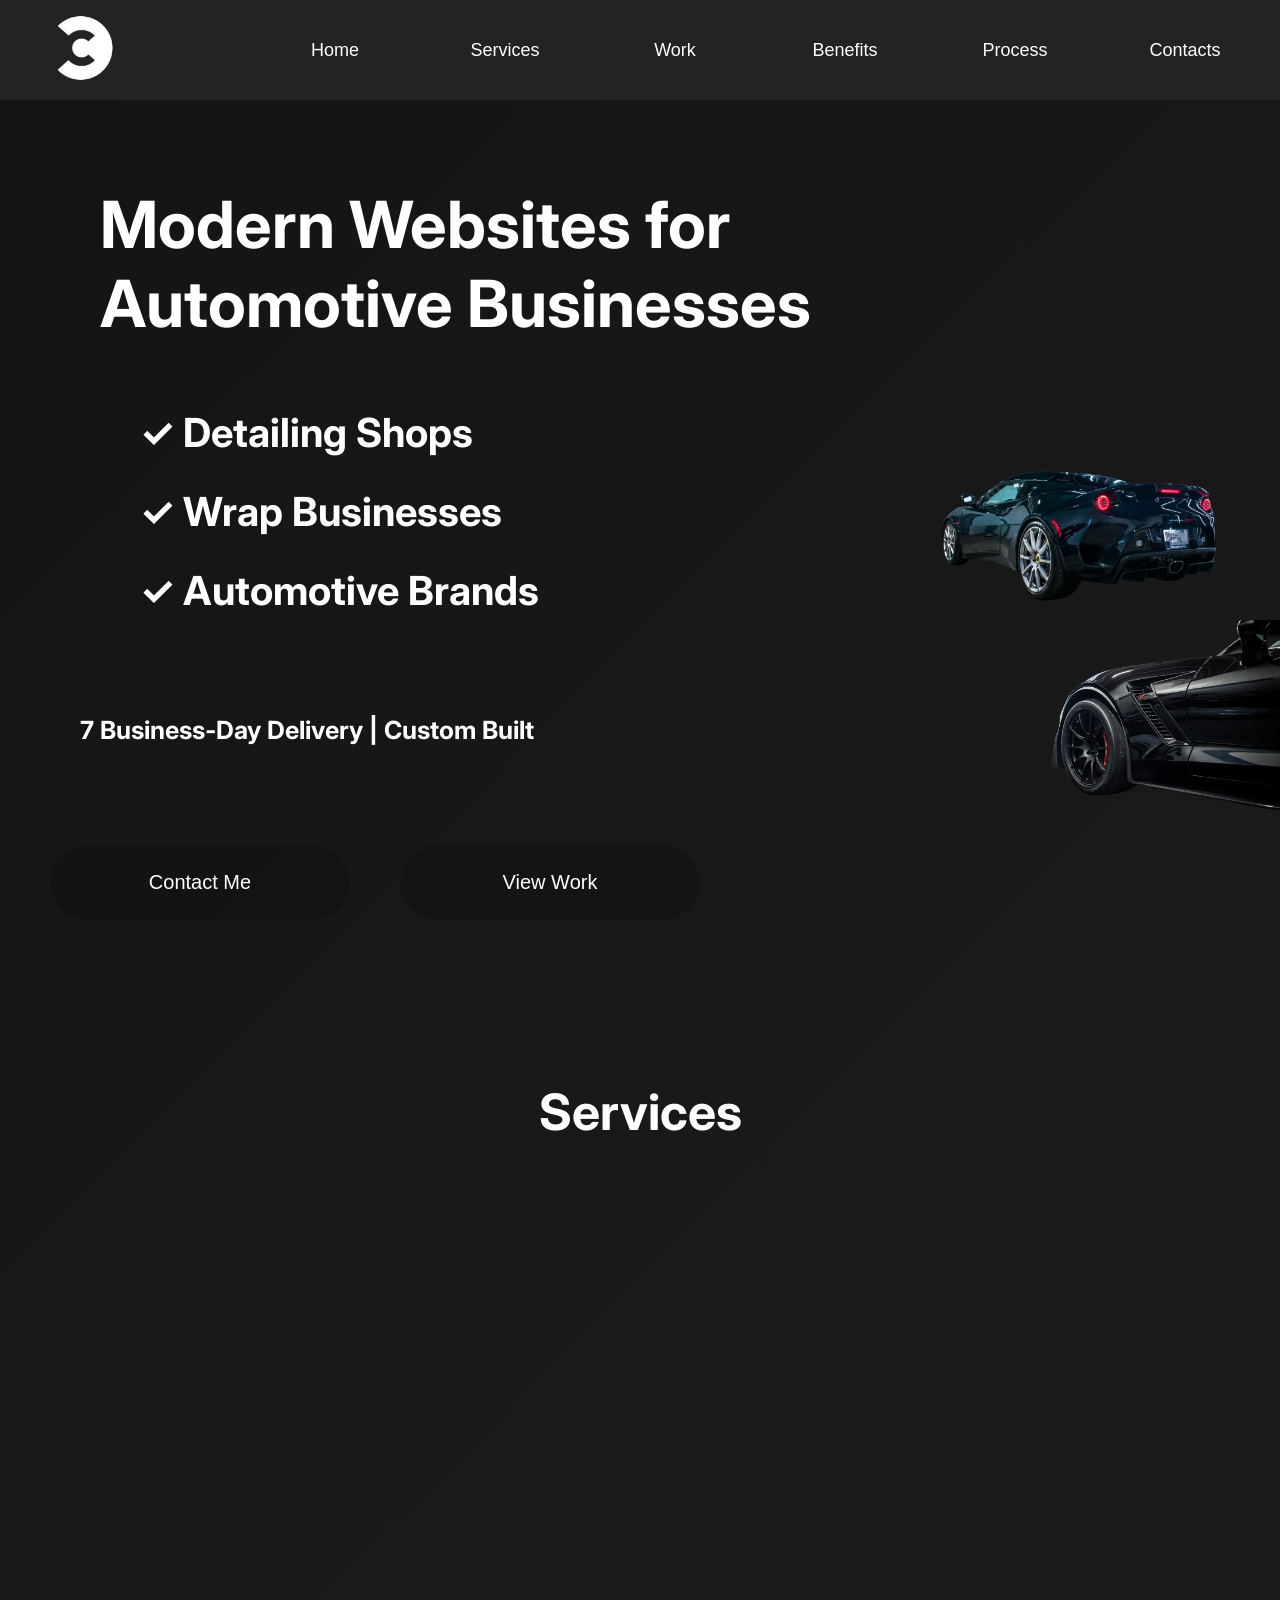
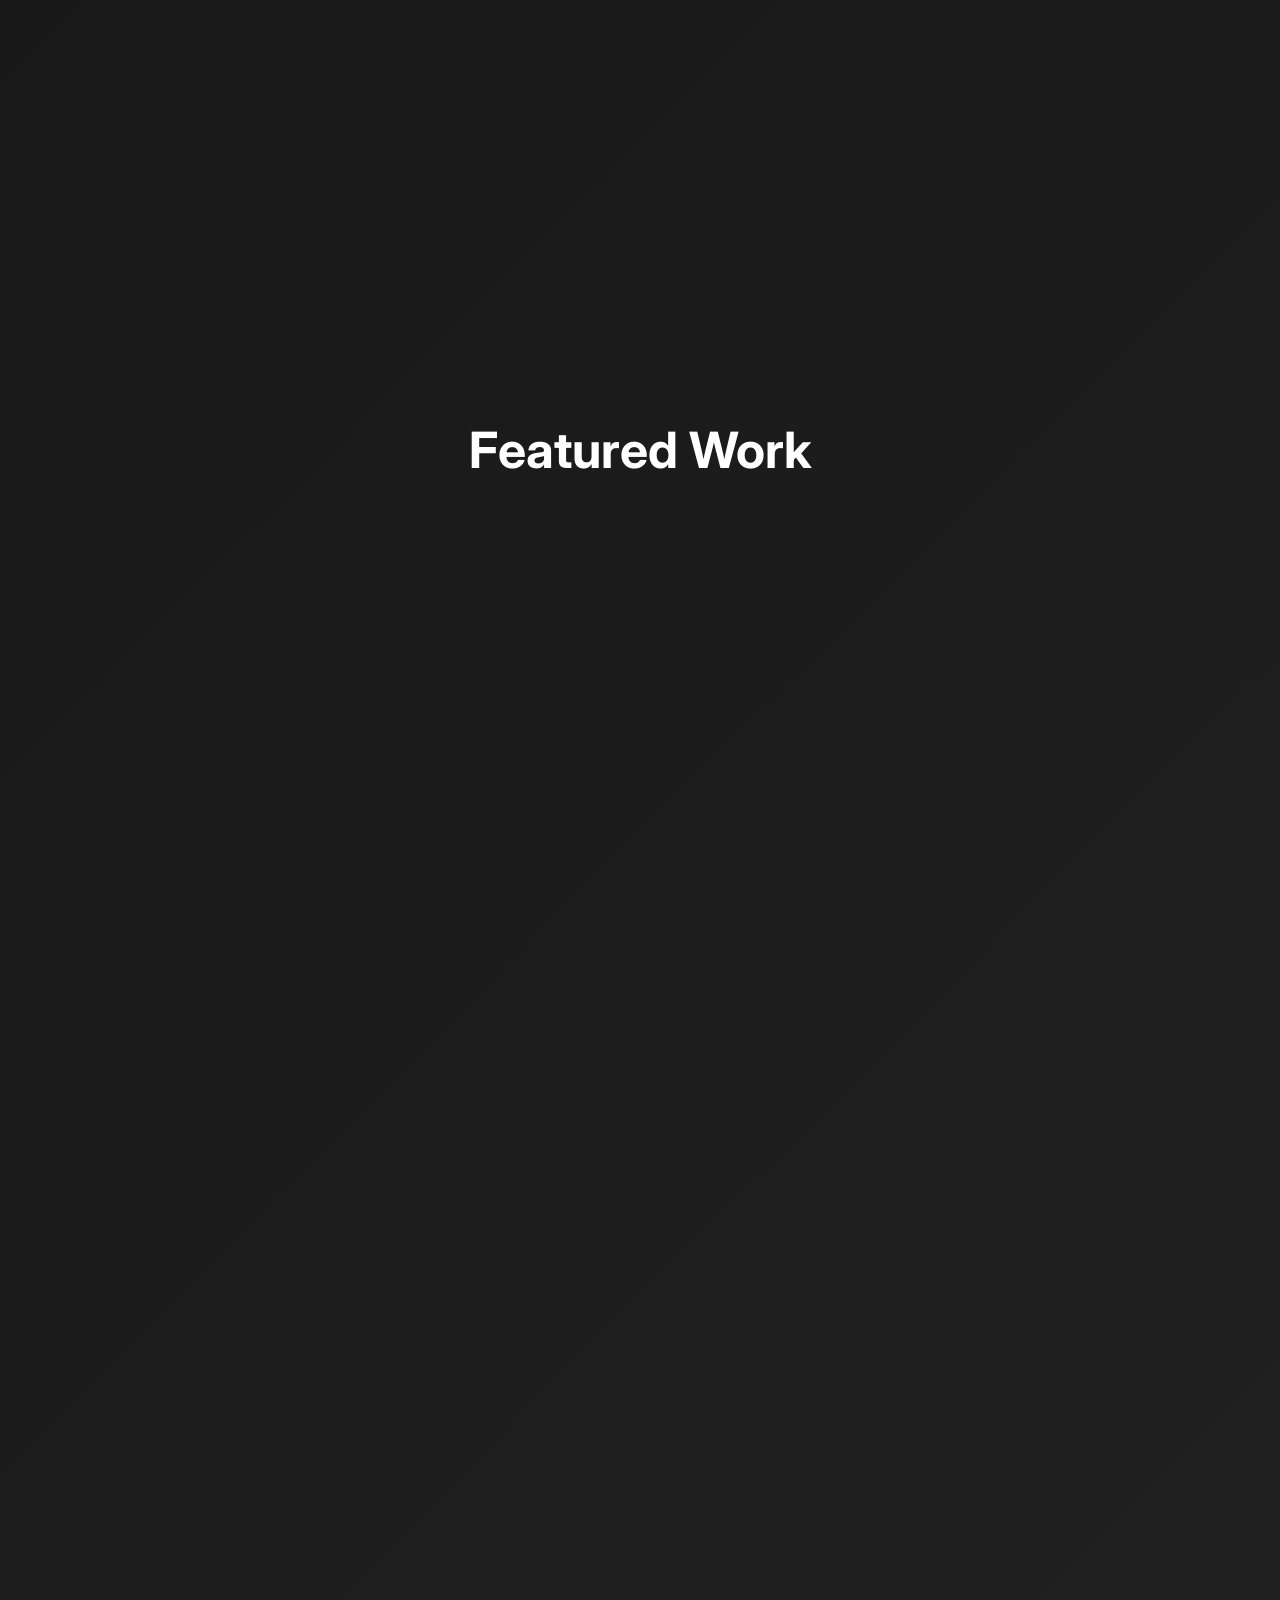
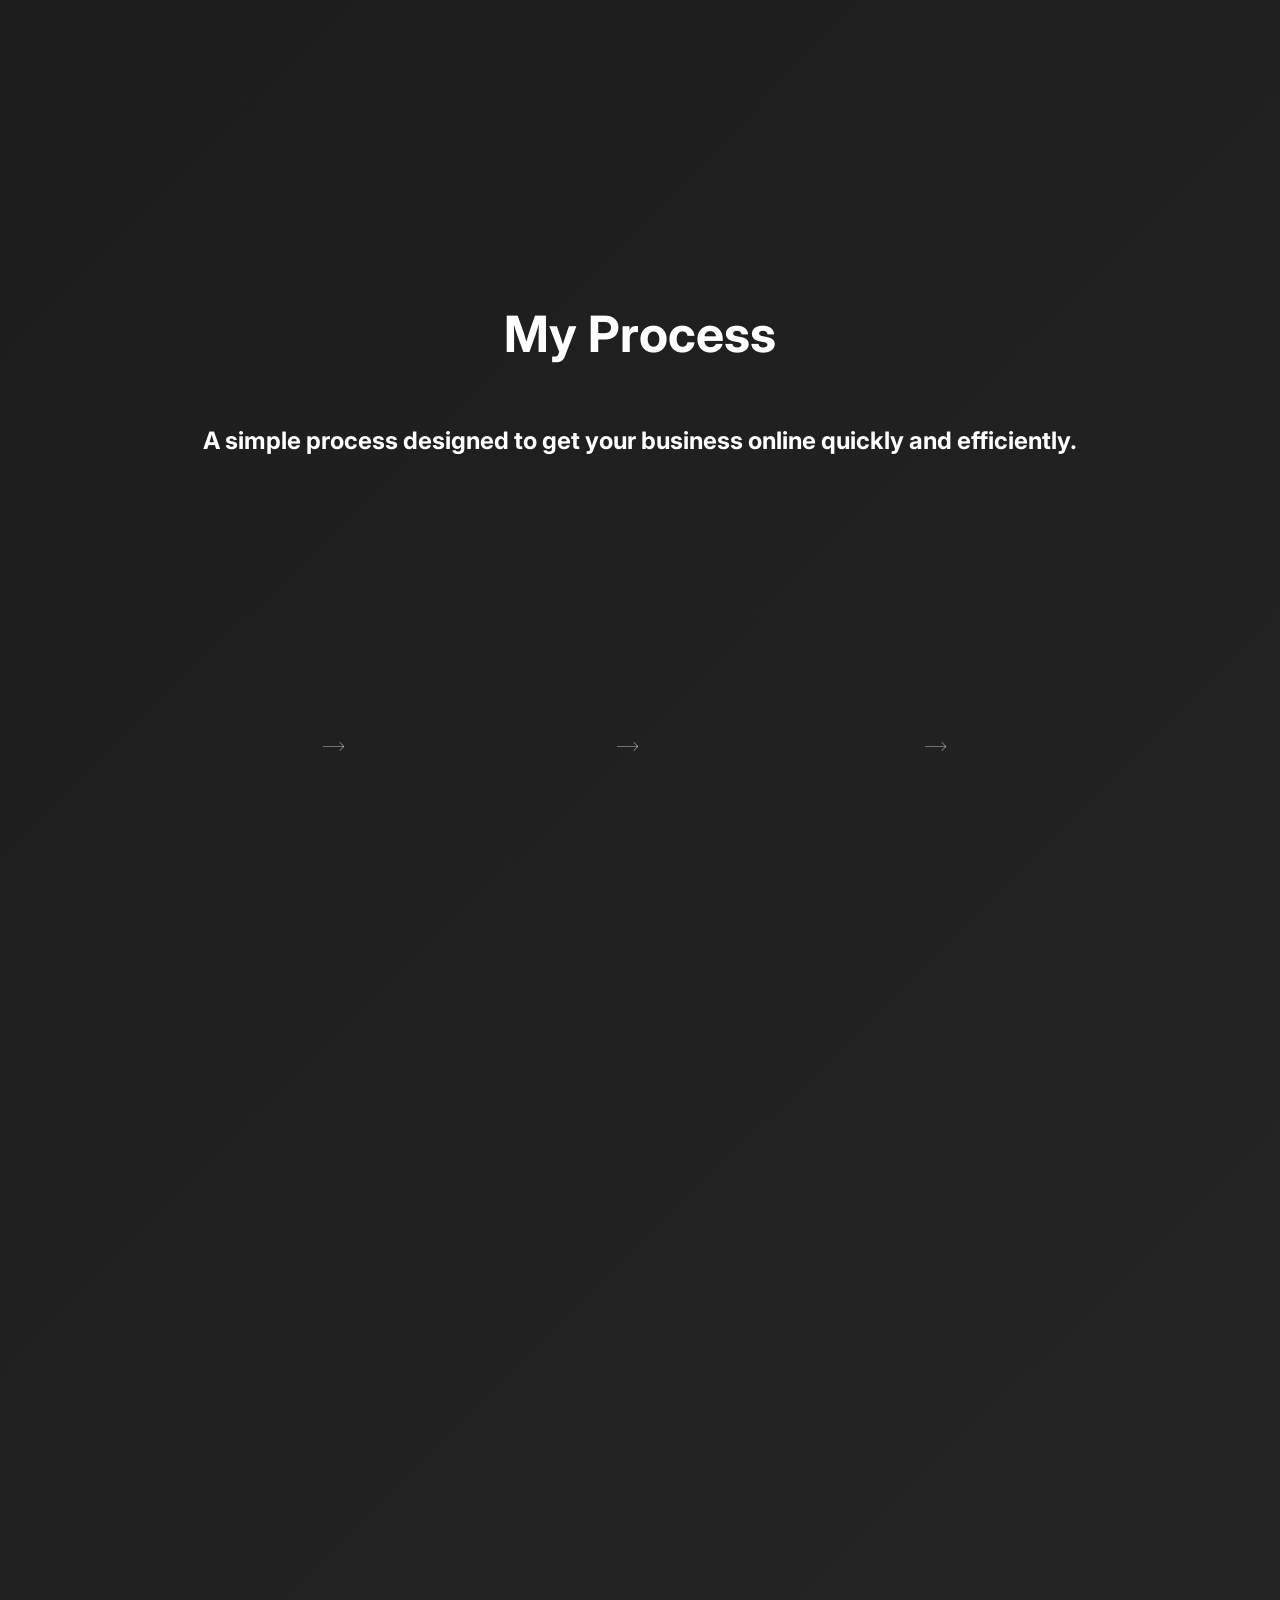
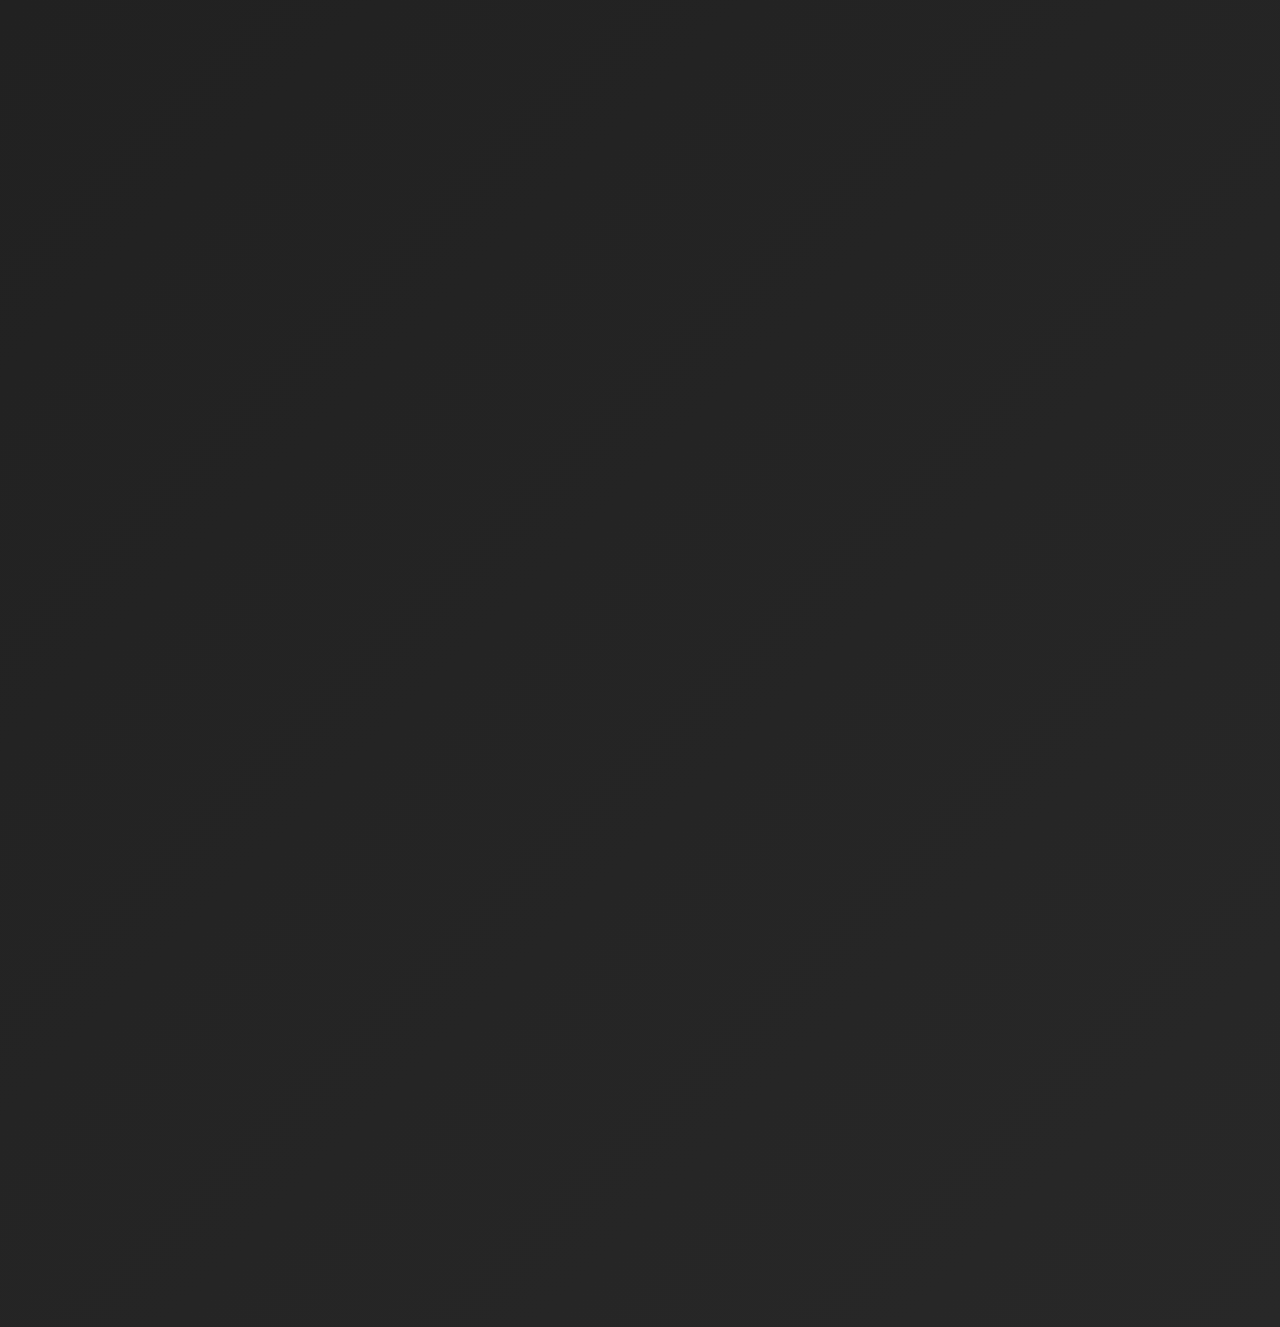
==== index.html @ 41a5dabd "Moved main website content out of main-website folder" ====
<!DOCTYPE html>
<html>
    <head>
       <link rel="stylesheet" href="styles/home.css">
         <link rel="stylesheet" href="styles/services.css">
        <link rel="stylesheet" href="styles/work.css">
        <link rel="stylesheet" href="styles/benefits.css">
        <link rel="stylesheet" href="styles/process.css">
        <link rel="stylesheet" href="styles/contact.css">
        <link rel="preconnect" href="https://fonts.googleapis.com">
<link rel="preconnect" href="https://fonts.gstatic.com" crossorigin>
<link href="https://fonts.googleapis.com/css2?family=Inter:ital,opsz,wght@0,14..32,100..900;1,14..32,100..900&display=swap" rel="stylesheet">
        <title>Cyrus Web Design</title>
    </head>
    <body>
        <header class="header-div">
            <div class="logo-div">
                <img src="images/width-576.png" class="logo-image">
            </div>
            <nav class="navigation">
                <a href="#Home"><button class="Home-button">Home</button></a>
                <a href="#services"><button class="services-button">Services</button></a>
                <a href="#work"><button class="work-button">Work</button></a>
                <a href="#benefits"><button class="benefits-button">Benefits</button></a>
                <a href="#process"><button class="process-button">Process</button></a>
                <a href="#contact"><button class="contact-button">Contacts</button></a>
            </nav>
        </header>
        <main class="main-div">
            <section id="Home" class="home-section">
                
                <div class="home-main-sect">
                     <div class="home-text-div">
                    <p class="home-text-title">Modern Websites for Automotive Businesses</p>
                    <ul class="home-text-bullet">
                        <li>✓ Detailing Shops</li>
                        <li>✓ Wrap Businesses</li>
                        <li>✓ Automotive Brands</li>
                    </ul>
                    <p class="delivery-info-text">7 Business-Day Delivery | Custom Built</p>
                </div>
                <div class="hero-image-div">
                    <img src="images/width-1024.png" class="hero-image-1">
                    <img src="images/width-1600.png" class="hero-image-2">
                </div>
                </div>
                   <div class="home-buttons-div">
                    <a href="#contact">
                        <button class="contact-me-button">
                        Contact Me
                        </button>
                    </a>
                  
                    <a href="#work"><button>View Work</button></a>
                </div>
            </section>

            <section id="services">
                <div class="services-header-div">
                    <h1 class="services-header">Services</h1>
                </div>
                <div class="service-list-div">
                    <div class="service-list hidden" >
                        <div class="service-image-div">
                            <img src="images/laptop-minimal-check-3.png" class="service-images">
                        </div>
                        <p class="service-list-title">Custom Web Design</p>
                        <ul class="services-bullet">
                        <li class="service-list-text">✓ Modern User Interface </li>
                        <li class="service-list-text">✓ Mobile-Friendly Layouts</li>
                        <li class="service-list-text">✓ Built Around Your Brand</li>
                        </ul>
                      
                    </div>
                    <div class="service-list hidden" >
                        <div class="service-image-div">
                            <img src="images/pencil-line.png" class="service-images">
                        </div>
                       
                        <p class="service-list-title">Web Redesign</p>
                        <ul class="services-bullet">
                            <li class="service-list-text">✓ Modernized Website</li>
                            <li class="service-list-text">✓ Cleaner Layouts</li>
                            <li class="service-list-text">✓ Better First Impressions</li>
                        </ul>
                       
                    </div>
                    <div class="service-list hidden">
                        <div class="service-image-div">
                            <img src="images/zap.png" class="service-images">
                        </div>
                        
                        <p class="service-list-title">Performance Optimization</p>
                         <ul class="services-bullet">
                             <li class="service-list-text">✓ Better User Experience</li>
                             <li class="service-list-text">✓ Clean Structure</li>
                             <li class="service-list-text">✓ Fast Navigation</li>
                        </ul>
                       
                    </div>
                    
                </div>
            </section>

            <section id="work">
                <div class="work-header-div">
                    <h1 class="work-header-text">Featured Work</h1>
                </div>
                <div class="demo-project-outer-div hidden" >
                    <div class="demo-project-inner-div">
                        <p class="demo-project-text">Auto Detailing Website</p>
                        <div class="demo-project-image-div">
                            <img src="images/detailing-site-ss.png" class="demo-project-image">
                        </div>
                        <div class="demo-project-button-div">
                            <a href="../auto-detaling-website/detailing.html">
                                 <button class="demo-project-button">
                                View Website
                            </button>
                            </a>
                        </div>
                    </div>
                     <div class="demo-project-inner-div">
                        <p class="demo-project-text">Wrap Shop Website</p>
                        <div class="demo-project-image-div">
                            <img src="images/wrap-shop-ss.png" class="demo-project-image">
                        </div>
                        <div class="demo-project-button-div">
                            <a href="../wrap-shop-website/wrap.html">
                                 <button class="demo-project-button">
                                View Website
                            </button>
                            </a>
                        </div>
                    </div>

                    
                </div>
            </section>
            <section id="benefits" class="benefits-section hidden">
                <div class="benefits-header-div">
                    <h1 class="benefits-header-text">Why choose Cyrus Web Design</h1>
                </div>
                <div class="benefits-div">
                    <div class="benefits-inner-div">
                      <h2 class="benefit-title">Modern Design</h2>
                        <h3 class="benefit-text">A modern website helps create a strong first impression and builds trust with potential customers. Clean layouts, professional visuals, and intuitive navigation work together to provide a polished user experience.</h3>
                    </div>
                 <div class="benefits-inner-div">
                    <h2 class="benefit-title">Custom Built</h2>
                <h3 class="benefit-text">Every website is designed around your business, services, and goals rather than using a generic template. This allows your brand to stand out while creating a website that reflects what makes your business unique.</h3>
                 </div>
                  <div class="benefits-inner-div">
                    <h2 class="benefit-title">Responsive Support</h2>
                <h3 class="benefit-text">You'll work directly with the developer throughout the project to discuss ideas, provide feedback, and request changes when needed. This ensures clear communication, faster responses, and a smoother development process from start to finish.</h3>
                  </div>
                
                </div>
            </section>
            <section id="process">
                <div class="process-header-div">
                    <h1 class="process-header-text">My Process</h1>
                    <h2 class="process-subheader-text">A simple process designed to get your business online quickly and efficiently.</h2>
                </div>
                <div class="process-outer-div">
                    <div class="process-inner-div hidden" >
                        <p class="process-title">Consultation</p>
                        <p class="process-text">We discuss your business, services, goals, and the type of website that best fits your needs. This can be done through a phone call, email, or text conversation.</p>
                    </div>
                    <div class="process-arrow-div">
                        <img src="images/move-right.png" class="process-arrow">
                    </div>
                    <div class="process-inner-div hidden">
                         <p class="process-title">Planning & Design</p>
                         <p class="process-text">A custom layout is created based on your brand and the information you provide. You'll have the opportunity to review the design before development begins.</p>
                    </div>
                       <div class="process-arrow-div">
                        <img src="images/move-right.png" class="process-arrow">
                    </div>
                    <div class="process-inner-div hidden">
                         <p class="process-title">Development</p>
                         <p class="process-text">Your website is built with a focus on modern design, responsiveness, and user experience. Progress updates are provided throughout the project to keep you informed.</p>
                    </div>
                    <div class="process-arrow-div">
                        <img src="images/move-right.png" class="process-arrow">
                    </div>
                    <div class="process-inner-div hidden">
                         <p class="process-title">Review & Launch</p>
                         <p class="process-text">Once the website is complete, you'll review the final version and request any necessary adjustments. After approval, your website is launched and ready for customers.</p>
                    </div>
                </div>
            </section>
            <section id="contact" class="hidden">
                <div class="contact-header-div">
                  <h1 class="contact-header">Lets Work Together</h1>
                  <h2 class="contact-subheader">Interested in upgrading your online presence? Let's discuss your project.</h2>
                </div>
                <div class="main-contact-div">
                     <form class="contact-form">
                        <h1>Contact Me</h1>
                        <input type="text" name="name" placeholder="Name" required class="form-input">
                        <input type="email" name="email" placeholder="Email" required class="form-input">
                        <input type="text" name="business" placeholder="Business Name" required class="form-input">
                        <textarea name="message" placeholder="Project Details" required class="form-input"></textarea>
                        <button class="submit-button" type="submit">Submit</button>
                      </form>
                       <div class="form-status-div">
                        <p class="form-status"></p>
                    </div>
                    <div class="simple-contact-div">
                         <a href="mailto:eli.cyrus00@gmail.com?subject=Website inquiry">
                        <button class="simple-contact-button">
                            Email Me
                        </button>
                    </a>
                    </div>  
                          
                    </div>
                  
                  
                </div>
            </section>
        </main>

        <script src="scripts/portfolio.js" type="module">

        </script>
        <script src="scripts/contact.js" type="module"></script>
    </body>
</html>
---- styles/home.css ----
body{
    background: linear-gradient(
        135deg,
        rgb(20,20,20),
        rgb(30, 30, 30),
        rgb(40,40,40)
    
    );
    min-height: 100vh;
    font-family: 'Inter', sans-serif;
    position: relative;
    color: white;
    padding-left: 50px;
    padding-right: 50px;
    
margin: 0px;
   
    
}
html{
    scroll-behavior: smooth;
}
section{
    margin-top: 120px;
}
button{
    transition: transform 0.5s ease;
}
button:hover{
transform: translateY(-3px);
}
.logo-image{
    width: 85%;
    max-width: 200px;
    
}
.header-div{
    
    position: fixed;
    left: 0px;
    right: 0px;
    top:0px;
    height: 100px;
    display: flex;
    flex-direction: row;
    justify-content: space-between;
    align-items: center;
    background: transparent;
    background-color: rgb(35, 35, 35);
    margin-bottom: 60px;
    z-index: 1;

}
.logo-div{
   min-width: 100px;
 
}
.navigation{
   
  margin-right: 20px;
  display: flex;
  justify-content: space-between;
  flex-direction: row;
  width: 100%;
  max-width: 1000px;
  
}
@media(max-width: 1200px ){
    .navigation button{
   width: 700px;
    height: 50px;
    
    cursor: pointer;
    background: transparent;
     color: white ;
     border: 1px solid rgb(45, 43, 43); 
    margin-right: 0px;
    transition: opacity 2s;
        
}
}
@media(max-width: 775px ){
    
    .header-div{
    height: 100px;
}

}
 .navigation button{
   width: 150px;
    height: 50px;
    
    cursor: pointer;
    background: transparent;
     color: white ;
     border: none; 
    margin-right: 20px;
    transition: opacity 2s;
    font-size: 18px;
        
}
.navigation button:hover{
   box-shadow: 4px 4px 4px rgba(50,50,50,0.8); 
   background-color: rgb(20, 20 20);
}

.navigation button:active{
   box-shadow: 5px 5px 5px rgba(50,50,50,0.8);
   background-color: rgba(16, 14, 14, 0.7); 
}



@media(max-width: 1000px ){
    .navigation button{
   width: 100px;
    height: 50px;
    
    cursor: pointer;
    background: transparent;
     color: white ;
     
    margin-right: 20px;
    transition: box-shadow 0.15s;
    font-size: 14px;
        
}
.home-text-div{
        padding-top: 50px;
    }
}

@media(max-width: 900px){
    body{
        padding-top: 0px
    }
    .navigation button{
        width: 75px;
    }
    .home-text-div{
        padding-top: 30px;
    }
}
.hero-image-div{
    width: 500px;
    transition: transform 0.2s ease;
    
}

.hero-image-1{
    margin-top: 100px;
    width: 100%;
    transition: transform 0.4s ease;
}
.hero-image-1:hover{
    transform: translateY(-5px);
}
.hero-image-2{
    width: 18%;
    position: absolute;
    right: 0px;
    top: 500px;
    transition: transform 0.4s ease;
    
}

.hero-image-2:hover{
    transform: translateY(-5px);
}

.home-main-sect{
   display: flex;
    align-items: center;
    justify-content: space-between;
}

.home-text-div{
    
    font-weight: bold;
    padding-left: 50px;
}
.home-text-title{
    font-size: 65px;
}
.home-text-bullet{
    font-size: 40px;
}
.home-text-bullet{
    list-style-type: none;
}
.home-text-bullet li{
    margin-bottom: 30px;
}
.delivery-info-text{
    font-size: 25px;
    margin: 100px 0px 100px -20px;
}

.home-buttons-div{
    display: flex;
    align-items: center;
    
   
   
}
.home-buttons-div button{
    width: 300px;
    height: 75px;
    font-size: 20px;
    border-radius: 75px;
    border: none;
    cursor: pointer;
    background-color: rgba(0, 0, 0, 0.176);
    margin-right: 50px;
    color: white;
    transition: background-color 0.2s;
    
}

@media(max-width: 1700px){
    .home-buttons-div{
        margin-top: 50px;
    }
}
@media(max-width: 1600px){
    .home-buttons-div{
        margin-top: 0px;
    }
}

.home-buttons-div button:hover{
    background-color: aliceblue;
    color: black;
}
.home-buttons-div button:active{
    box-shadow: 5px 5px 5px rgb(0, 0, 0);
}
.hidden{
    opacity: 0;
    transform: translateY(40px);
    transition: all 2s ease;
}
.show{
    opacity: 1;
    transform:translateY(0px);
    transition: all 2s ease;
}
---- styles/services.css ----
.services-header{
    font-size: 50px;
    margin-bottom: 60px;

}
.services-header-div{
    display: flex;
    justify-content: center;
}
.service-list-div{
    display: flex;
    justify-content: center;
    gap: 50px;
}
.service-list{
    display: flex;
    background-color: rgba(128, 128, 128, 0.131);
    flex: 1;
    border-radius: 100px;
    display: flex;
    flex-direction: column;
    align-items: center;
    justify-content: start;
    padding: 40px;
    
   transition: all 0.5s ease;
    
   
}
.service-list:hover{
    box-shadow: 3px 3px 20px rgba(255,255,255,0.6);
}
.service-list-title{
    font-size: 40px;
    
}

.service-list-text{
    font-size: 30px;
    margin-bottom: 25px;
   
}

@media(max-width: 1550px ){
    .service-list-title{
        font-size: 35px;
    }
    .service-list-text{
        font-size: 30px;
    }
}

@media(max-width: 1100px ){
    .service-list-title{
        font-size: 30px;
    }
    .service-list-text{
        font-size: 25px;
    }
}
@media(max-width: 850px){
     .service-list-title{
        font-size: 25px;
    }
    .service-list-text{
        font-size: 20px;
    }
}


.services-bullet{
    list-style: none;
}
.service-images{
    width: 50%;
    
}
.service-image-div{
display: flex;
align-items: center;
justify-content: center;
}
---- styles/work.css ----
.work-header-div{
    display: flex;
    justify-content: center;
    margin-bottom: 60px;
}
.work-header-text{
    font-size: 50px;
}
.demo-project-image{
   width: 100%; 
}
.demo-project-text{
    font-size: 50px;
    margin: 0px 0px 0px 0px;
    
}
.demo-project-button-div{
    width: 75%;
}
.demo-project-button{
    width: 100%;
    height: 75px;
    font-size: 30px;
    border-radius: 50px;
    border: none;
    cursor: pointer;
    background-color: rgb(20, 20, 20);
    color: white;
}
.demo-project-button:hover{
background-color: rgba(20, 20, 20, 0.6);
box-shadow: 3px 3px 3px rgba(0, 0, 0, 0.399);
}

.demo-project-button:active{
background-color: rgba(20, 20, 20, 0.4);
box-shadow: 4px 4px 4px rgba(0, 0, 0, 0.5);
}
.demo-project-outer-div{
    display: flex;
    justify-content: center;
    gap: 50px;
    min-width: 200px;
}

.demo-project-inner-div{
    display: flex;
    flex-direction: column;
    align-items: center;
    justify-content: center;
    gap: 50px;
    
    
}

@media(max-width: 1200px){
    
.demo-project-text{
    font-size: 50px;
    margin: 0px 0px 0px 0px;
    max-width: 429px;
}
}
---- styles/benefits.css ----
.benefits-header-div{
    display: flex;
    justify-content: center;
    align-items: center;
    margin-bottom: 80px;
}
.benefits-div{
    display: flex;
    align-items: top;
    gap: 50px;
    justify-content: center;
    
}
.benefits-header-text{
    font-size: 50px;
    
}
.benefit-title{
    font-size: 30px;
}
.benefit-text{
    font-size: 20px;
    text-align: center;
    font-weight: normal;
}
.benefits-inner-div{
    display: flex;
    flex-direction: column;
    align-items: center;
    justify-content: start;
}
.benefits-section{
    background-color: rgb(40,40,40);
    margin-top: 50px;
    padding: 10px 25px 50px 25px;
    border-radius: 50px;
}
@media(max-width: 1070px){
    .benefits-div{
        flex-direction: column;
    }
}
---- styles/process.css ----
.process-header-div{
    display: flex;
    justify-content: center;
    flex-direction: column;
    align-items: center;
    margin-bottom: 60px;
}
.process-header-text{
    font-size: 50px;
}
.process-outer-div{
    display: flex;
    justify-content: space-between;
    align-items: top;
}
.process-inner-div{
    background-color: rgb(40,40,40);
    display: flex;
    flex-direction: column;
    border-radius: 50px;
    align-items: center;
    padding: 25px 25px 25px 25px;
   
}
.process-arrow{
    width: 100%;
    margin-top: 200px;
}
.process-title{
    font-size: 30px;
    font-weight: bolder;
   
   
    
}
.process-text{
    font-size: 25px;
}
@media(max-width: 1120px){
    .process-outer-div{
        flex-direction: column;
        gap: 30px;
    }
    .process-arrow{
        display: none;
    }
}
---- styles/contact.css ----
.contact-header-div{
    display: flex;
    justify-content: center;
    flex-direction: column;
    align-items: center;

}
.contact-header{
    font-size: 50px;
}
.simple-contact-button{
    width: 100%;
    background-color: rgb(20, 20, 20);
    color: white;
    border: none;
    cursor: pointer;
    height: 100px;
    border-radius: 25px;
    font-size: 20px;
}
.main-contact-div{
   display: flex;
   gap: 30px;
   margin-bottom: 500px;
   align-items: center;
   flex-direction: column;
}
.simple-contact-div{
    flex: 1;
    width: 25%;
}
.contact-form{
    background-color: rgb(20, 20, 20);;
    flex: 3;
    border-radius: 20px;
    height: 500px;
    width: 70%;
    display: flex;
    flex-direction: column;
    gap: 20px;
    justify-content: space-between;
    padding: 30px;
    align-items: center;
    margin-top: 50px;
}
.simple-contact-button:hover{
background-color: rgba(20, 20, 20, 0.6);
box-shadow: 3px 3px 3px rgba(0, 0, 0, 0.399);
}
.simple-contact-button:active{
background-color: rgba(20, 20, 20, 0.4);
box-shadow: 4px 4px 4px rgba(0, 0, 0, 0.5);
}
.form-input{
    height: 100px;
    border-bottom: 2px solid white;
    background-color: transparent;
    border: none;
     width: 100%;
     color: white;
     padding: 10px;
     outline: none;
     transition: outline 0.2s;
     font-size: 20px;
     
     
}

.form-input:focus{
    outline: 2px solid white;
   
}

.submit-button{
    width: 250px;
    height: 50px;
    background-color: white;
    border: none;
    border-radius: 20px;
    cursor: pointer;
    font-size: 25px;
}
.submit-button:hover{
    background-color: rgba(255,255,255,0.8) ;
    
}
.submit-button:active{
    background-color: rgba(255,255,255,0.6) ;
    
}
.form-status{
    font-size: 30px;

}
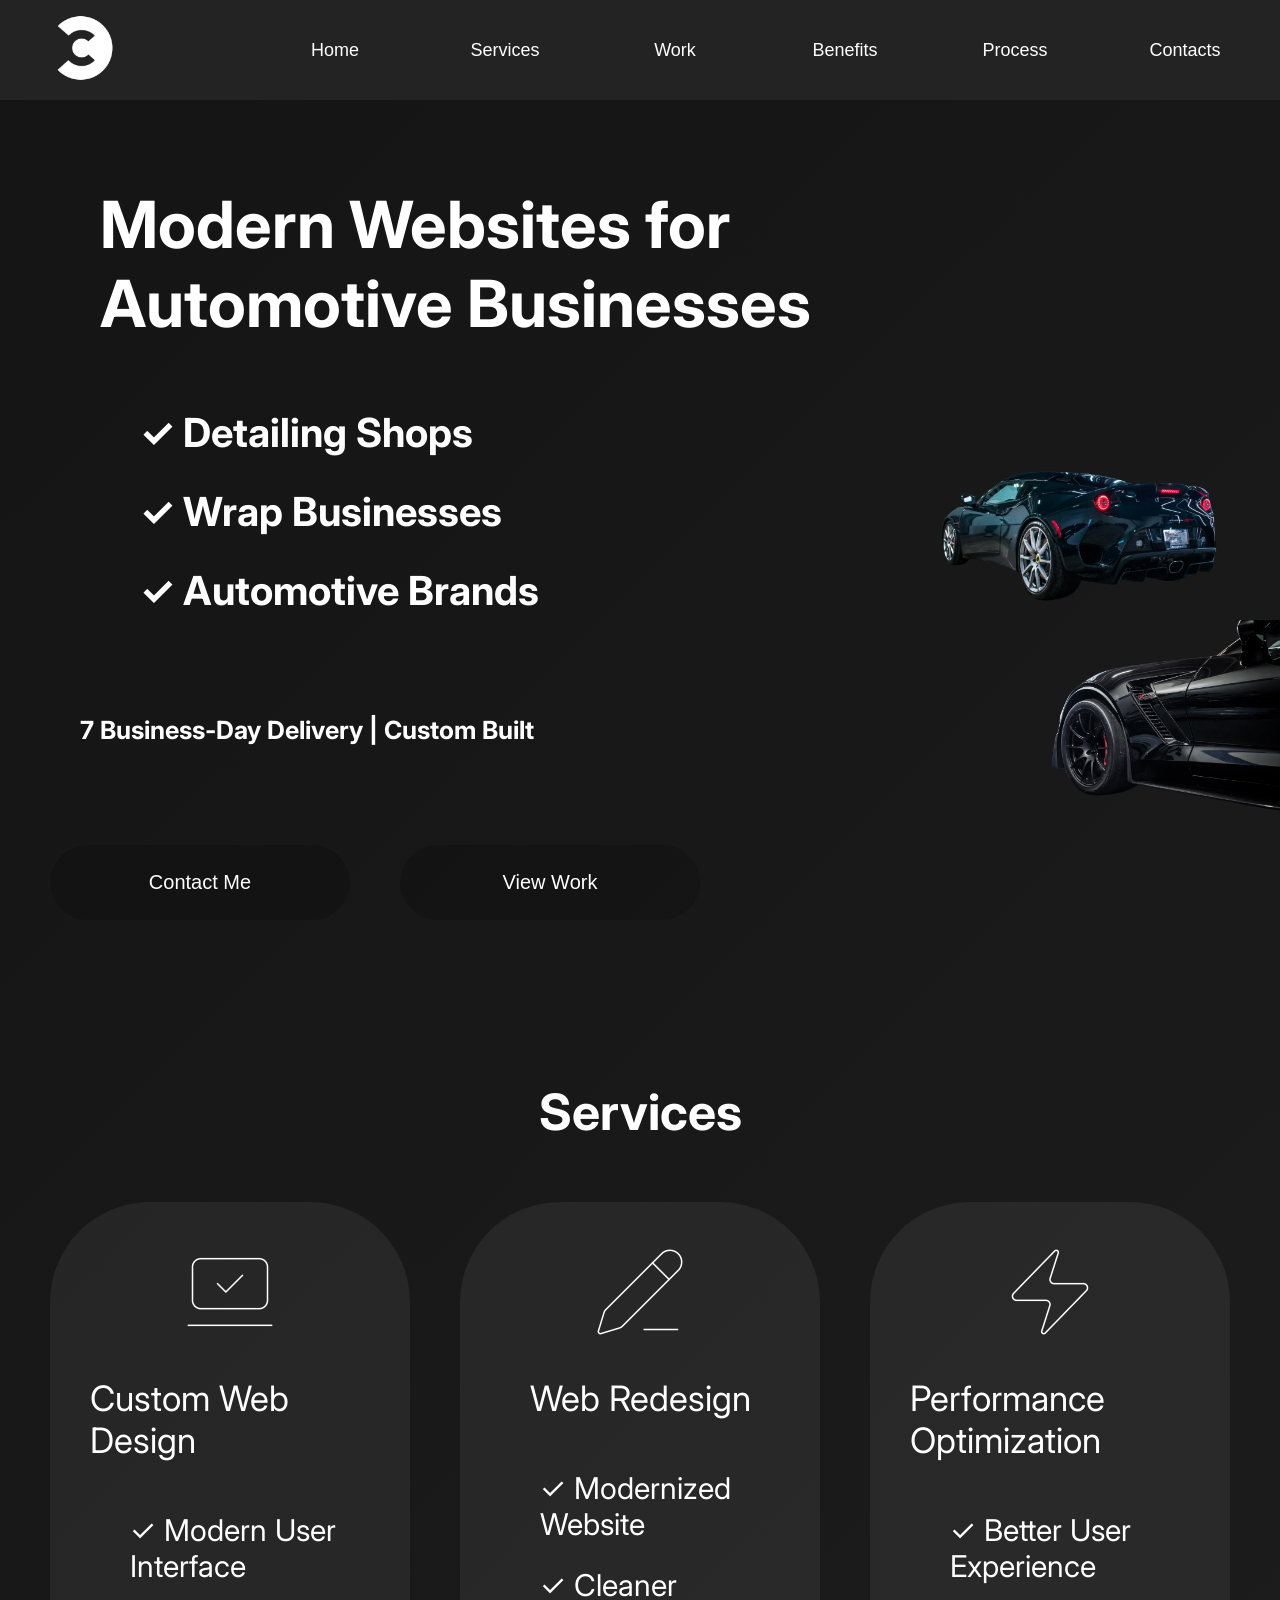
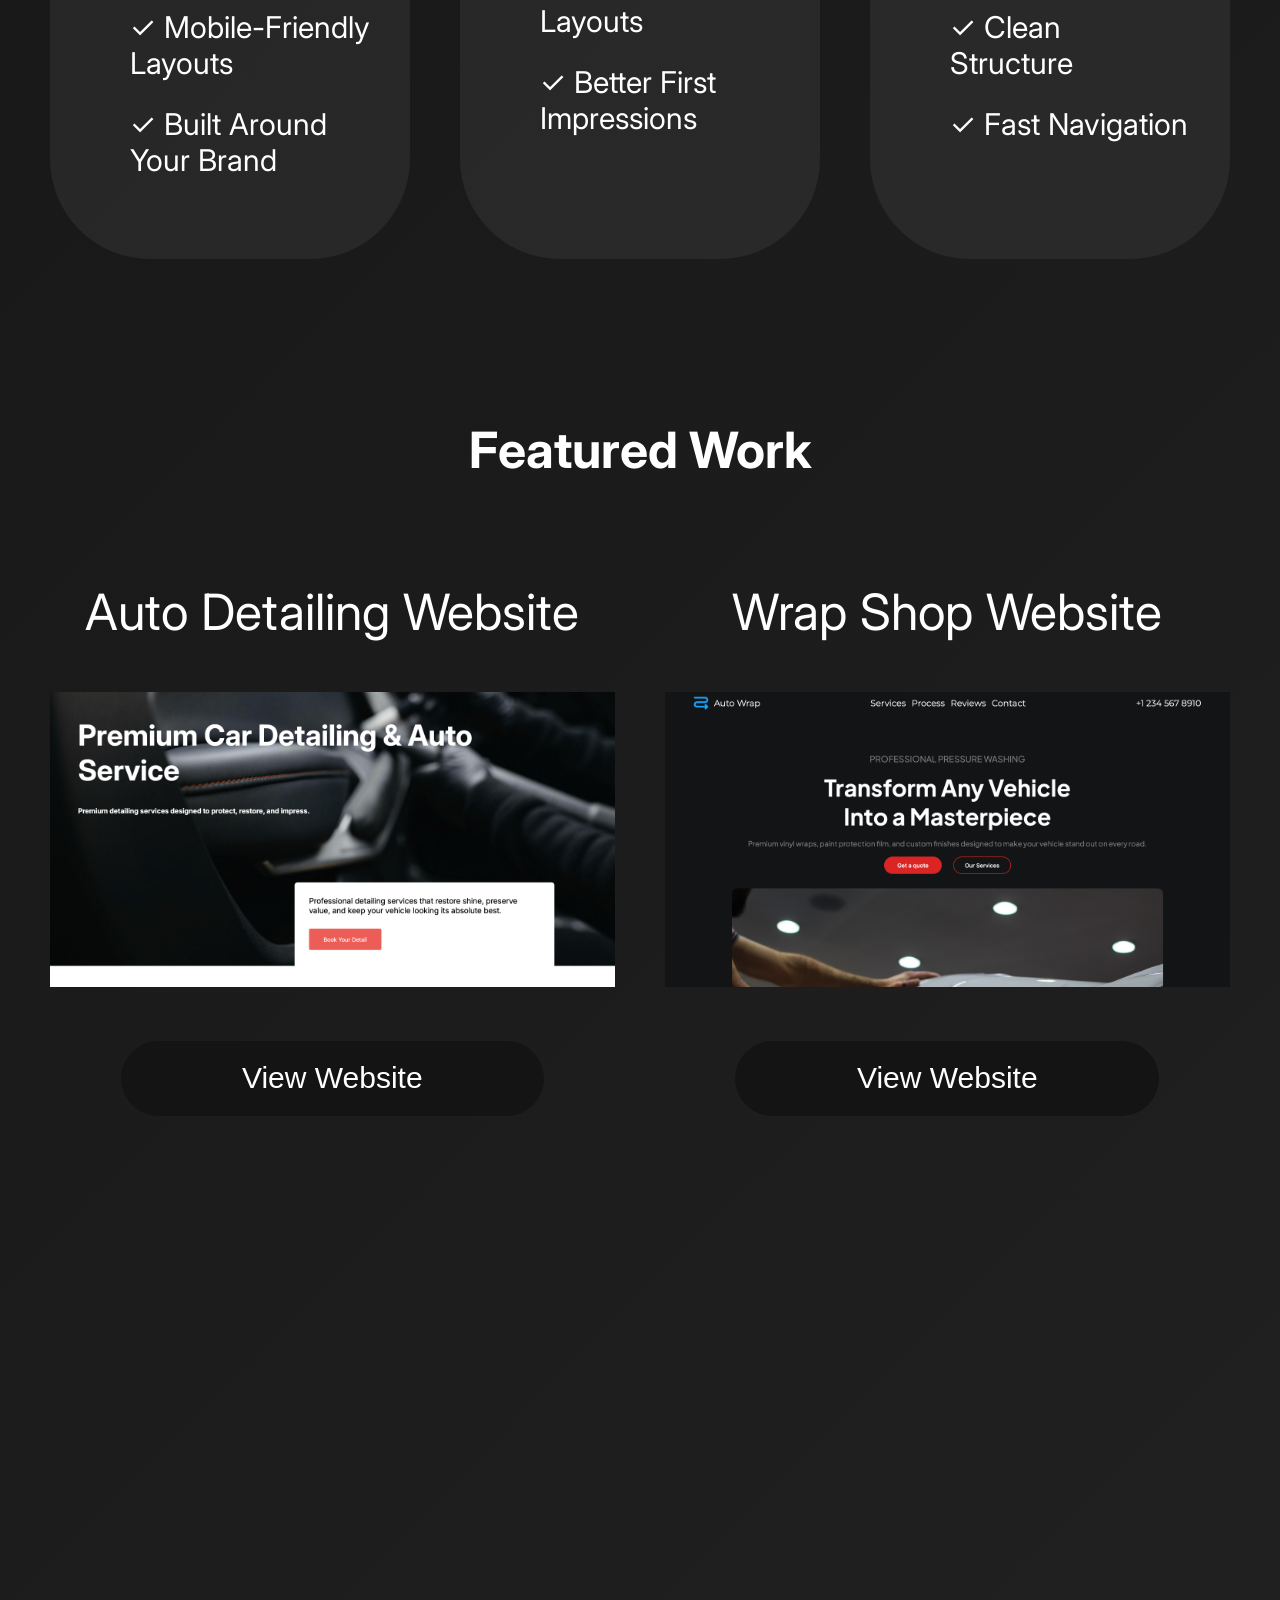
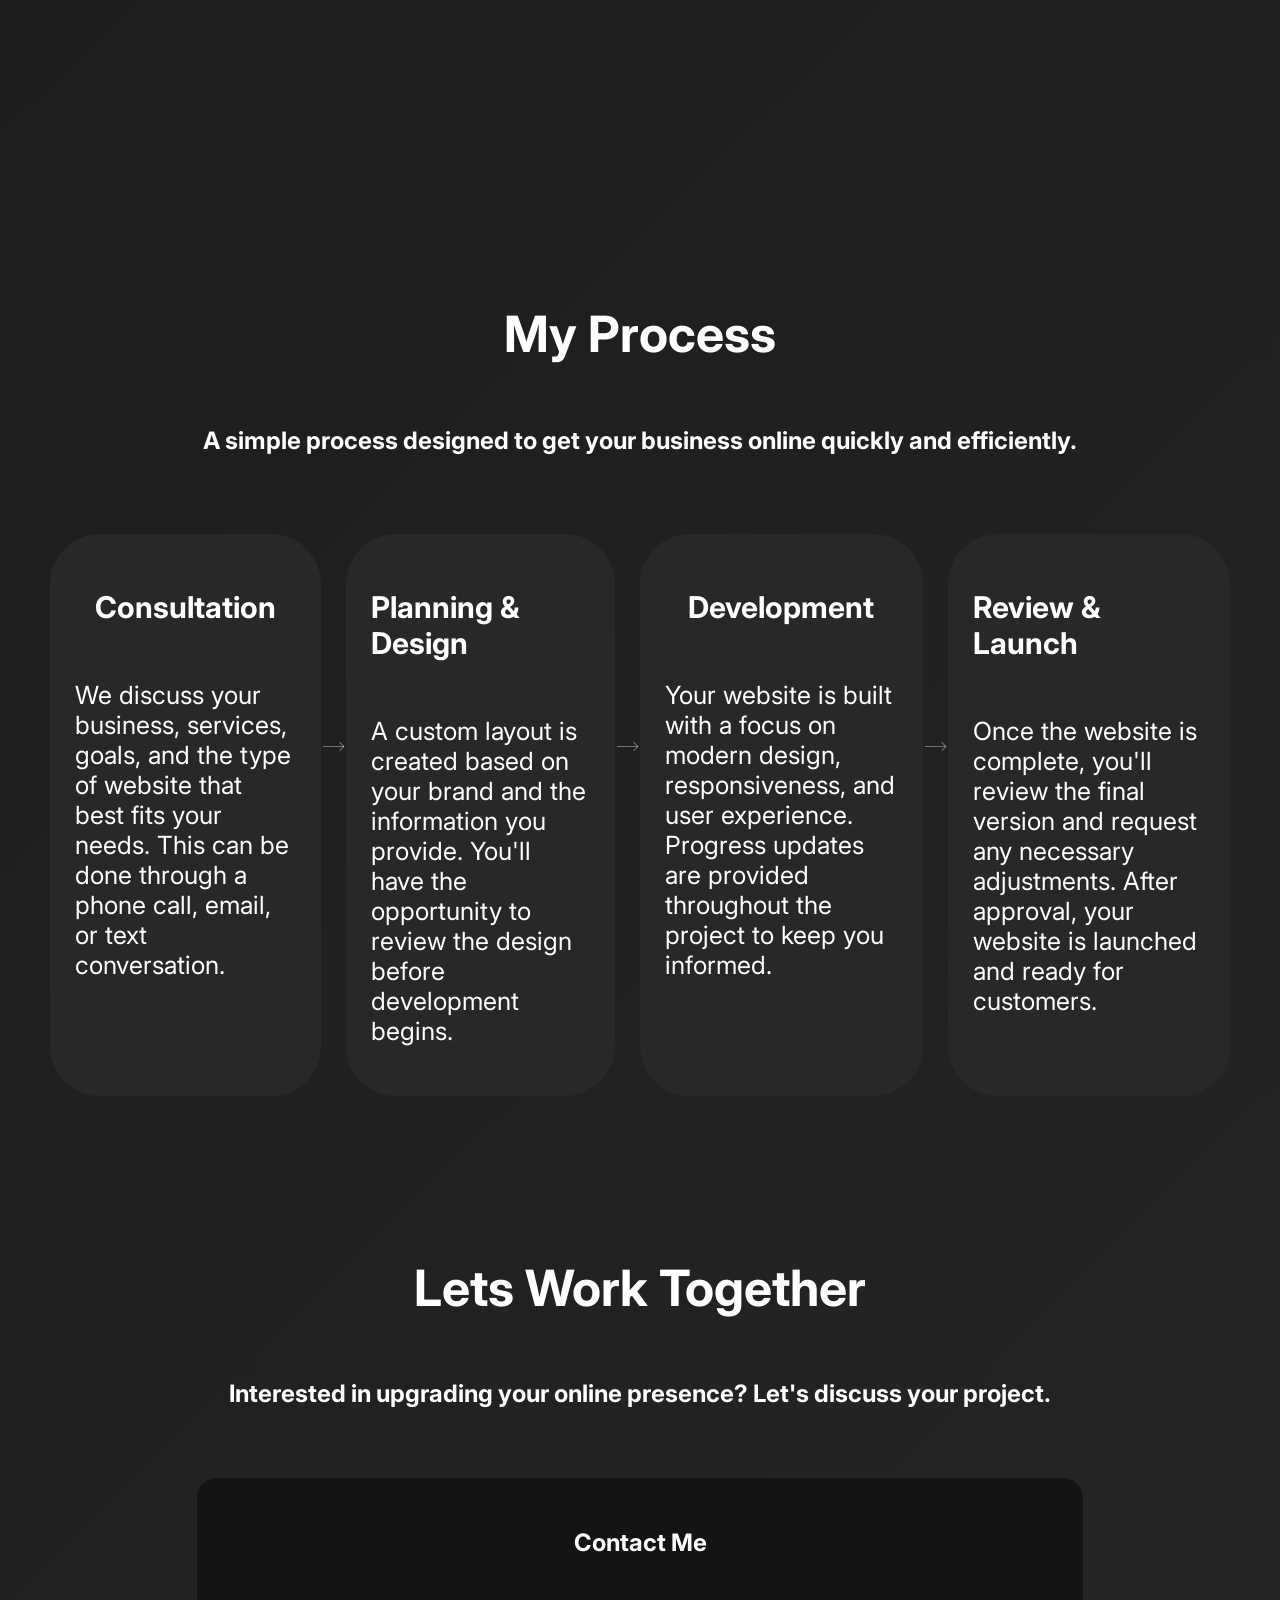
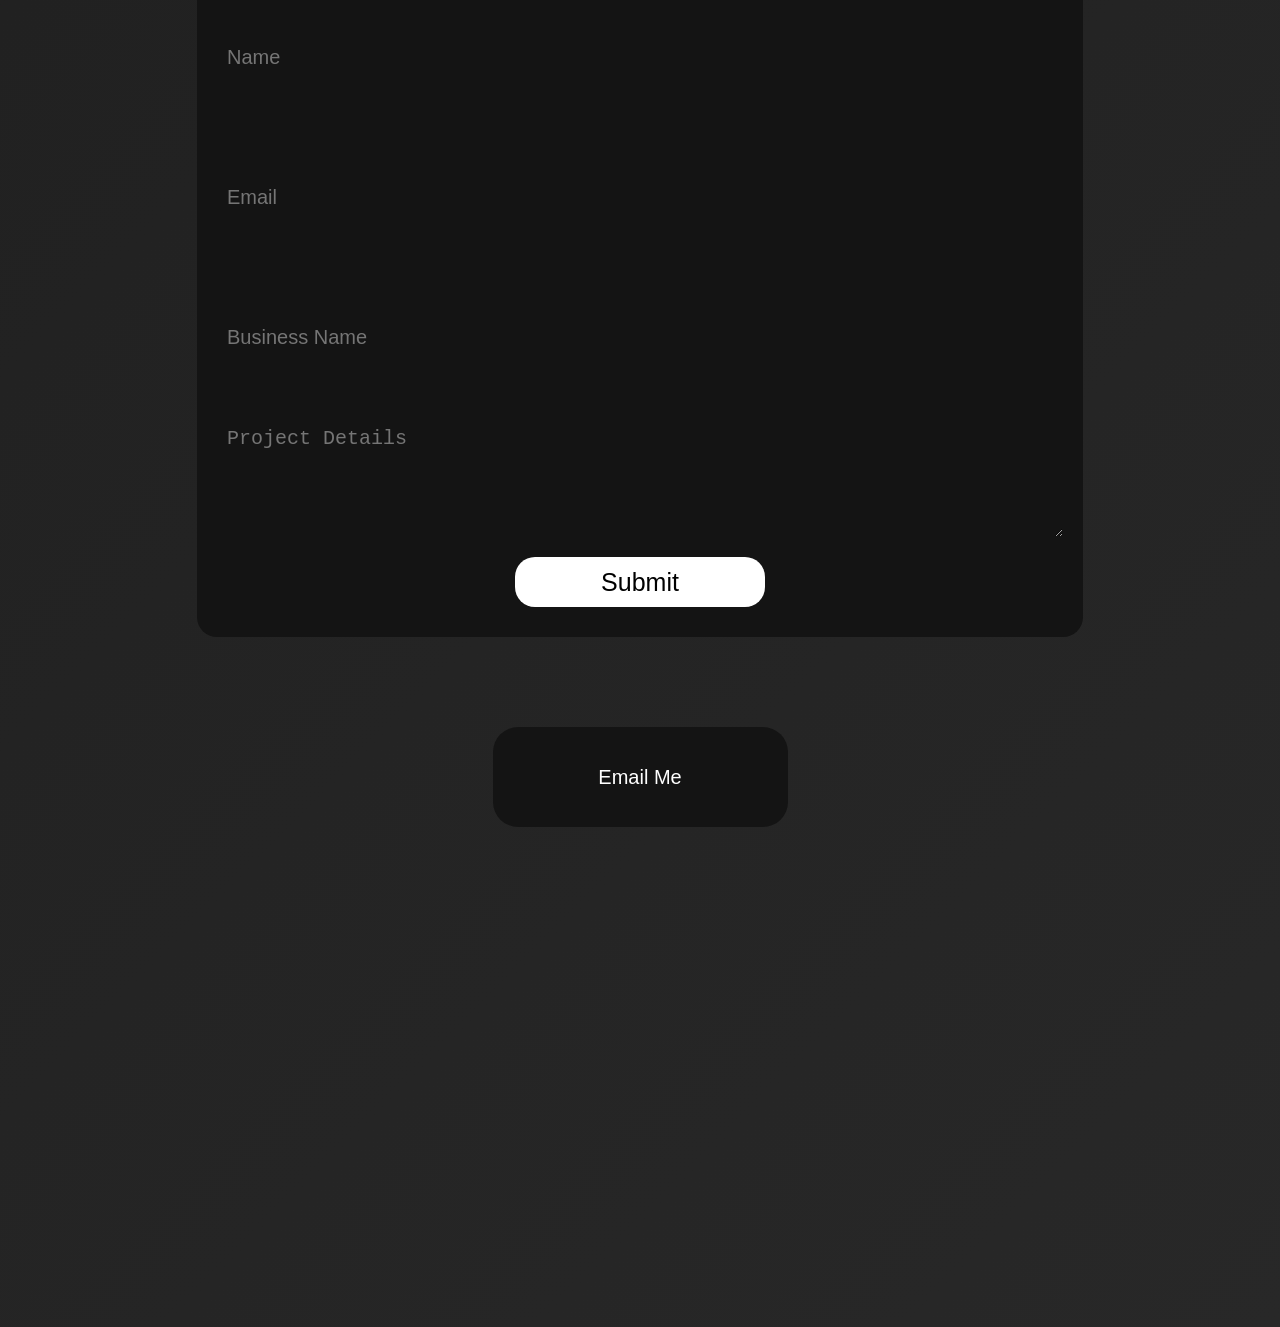
==== commit 0d8bf674: "Updated html head" ====
--- a/index.html
+++ b/index.html
@@ -1,6 +1,9 @@
 <!DOCTYPE html>
 <html>
     <head>
+        <meta charset="UTF-8">
+        <meta name="viewport" content="width=device-width, initial-scale=1.0">
+        <meta name="description" content="Cyrus Web Design">
        <link rel="stylesheet" href="styles/home.css">
          <link rel="stylesheet" href="styles/services.css">
         <link rel="stylesheet" href="styles/work.css">
@@ -11,6 +14,7 @@
 <link rel="preconnect" href="https://fonts.gstatic.com" crossorigin>
 <link href="https://fonts.googleapis.com/css2?family=Inter:ital,opsz,wght@0,14..32,100..900;1,14..32,100..900&display=swap" rel="stylesheet">
         <title>Cyrus Web Design</title>
+        <link rel="icon" href="images/360_F_356021129_xu10B4UK64NAxI17YyXq3MRiKIV0R93E - Edited.png">
     </head>
     <body>
         <header class="header-div">
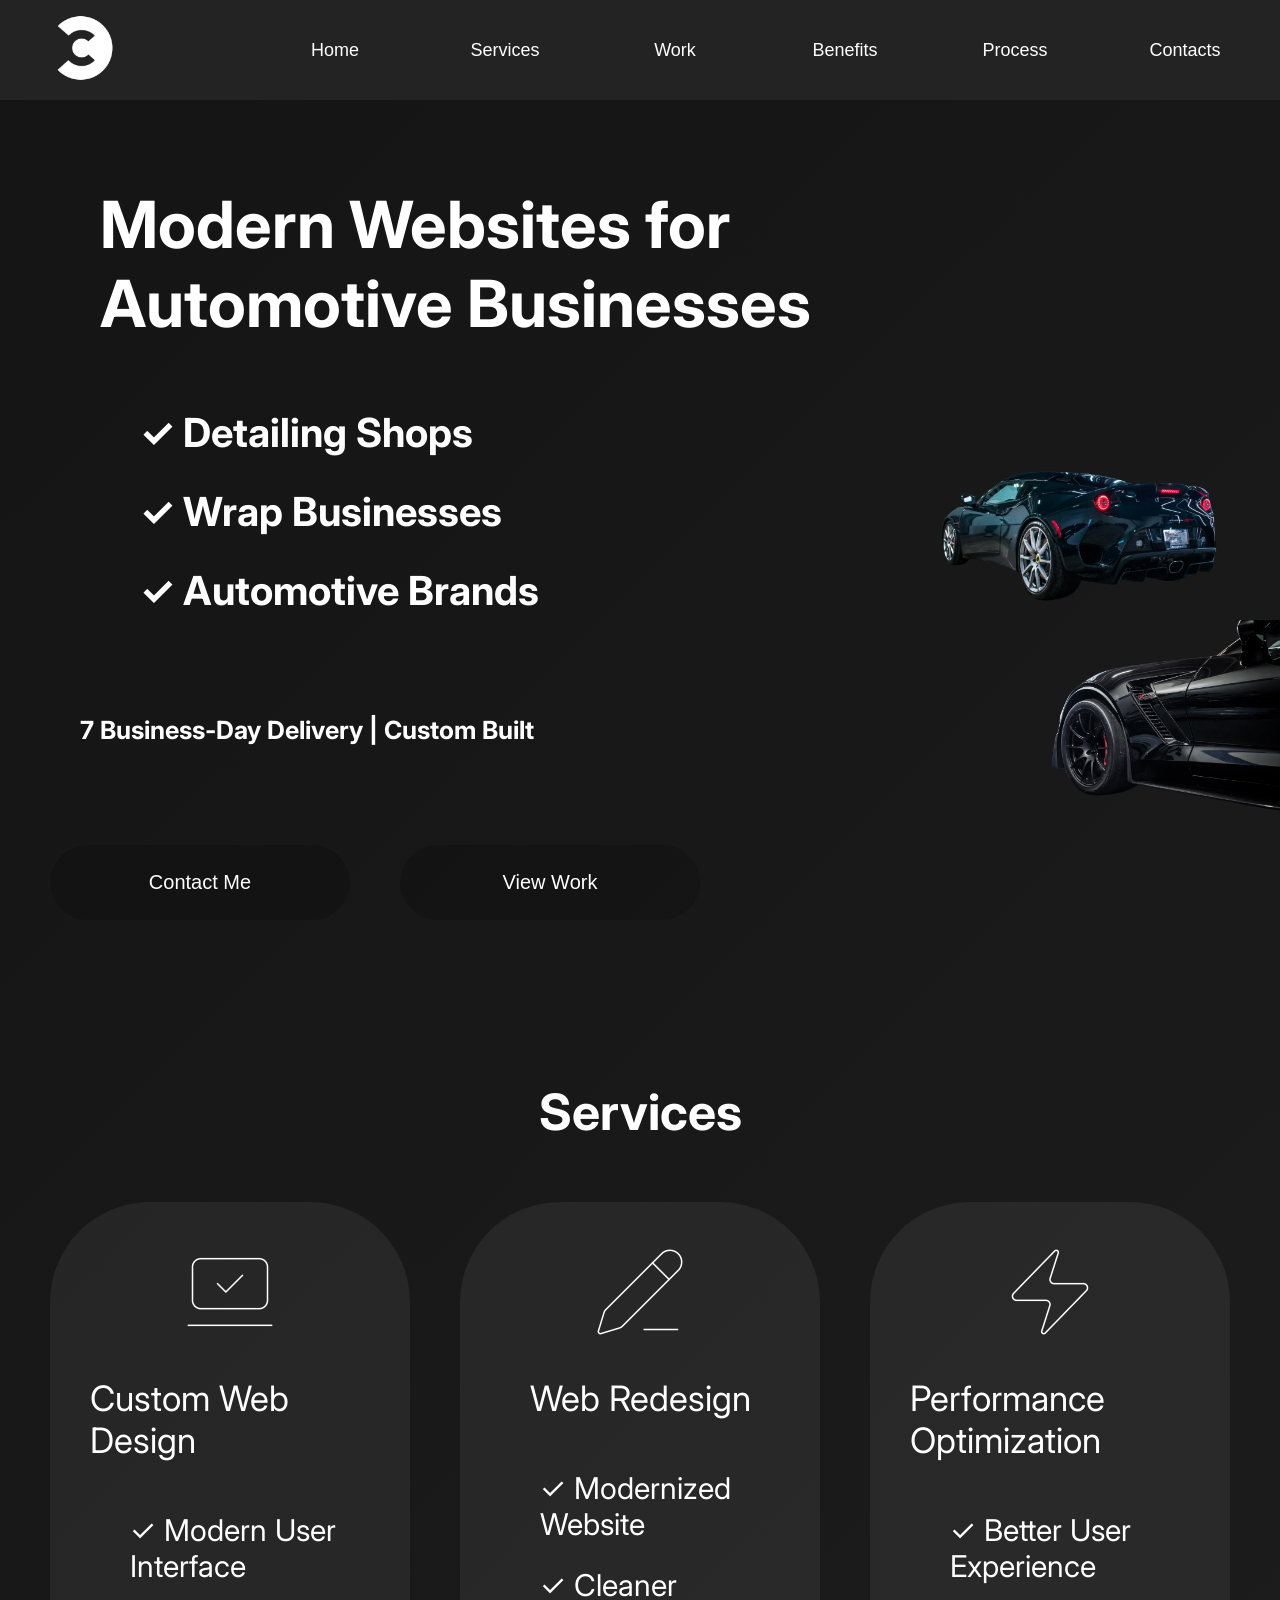
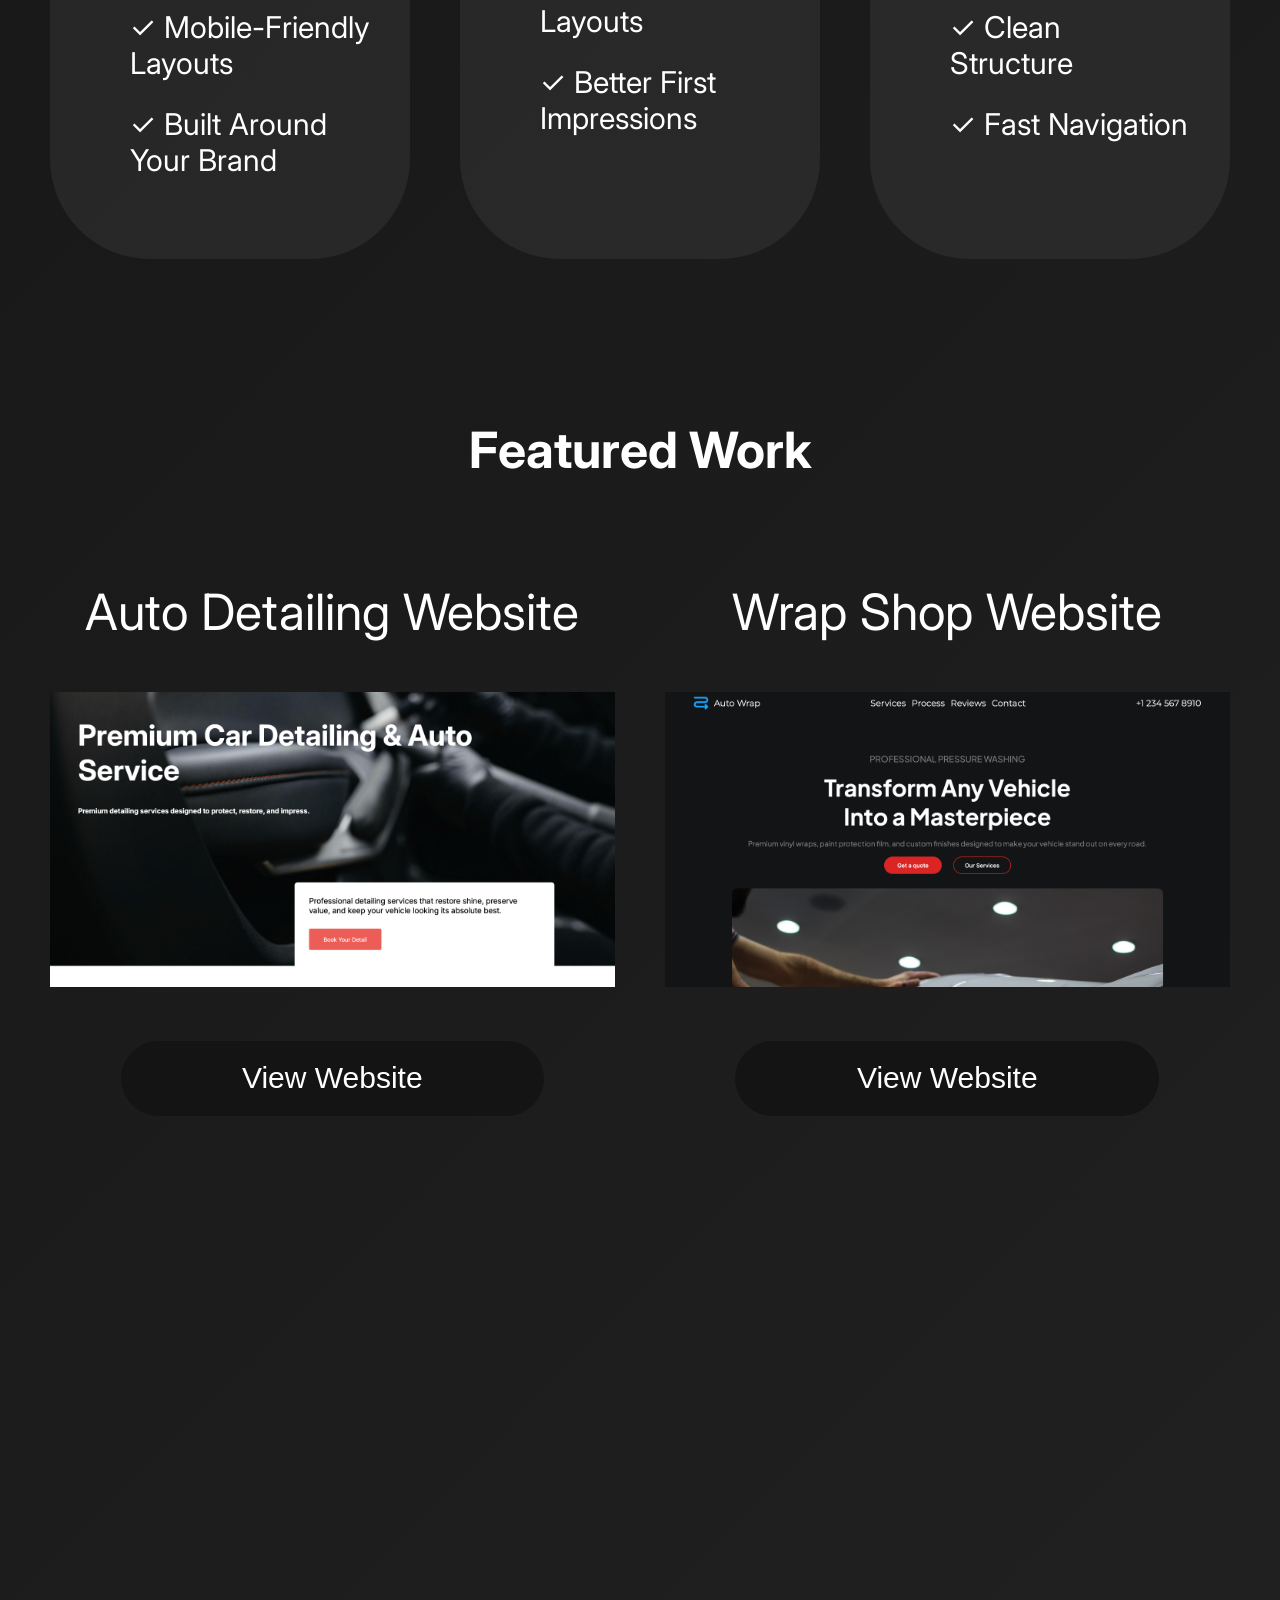
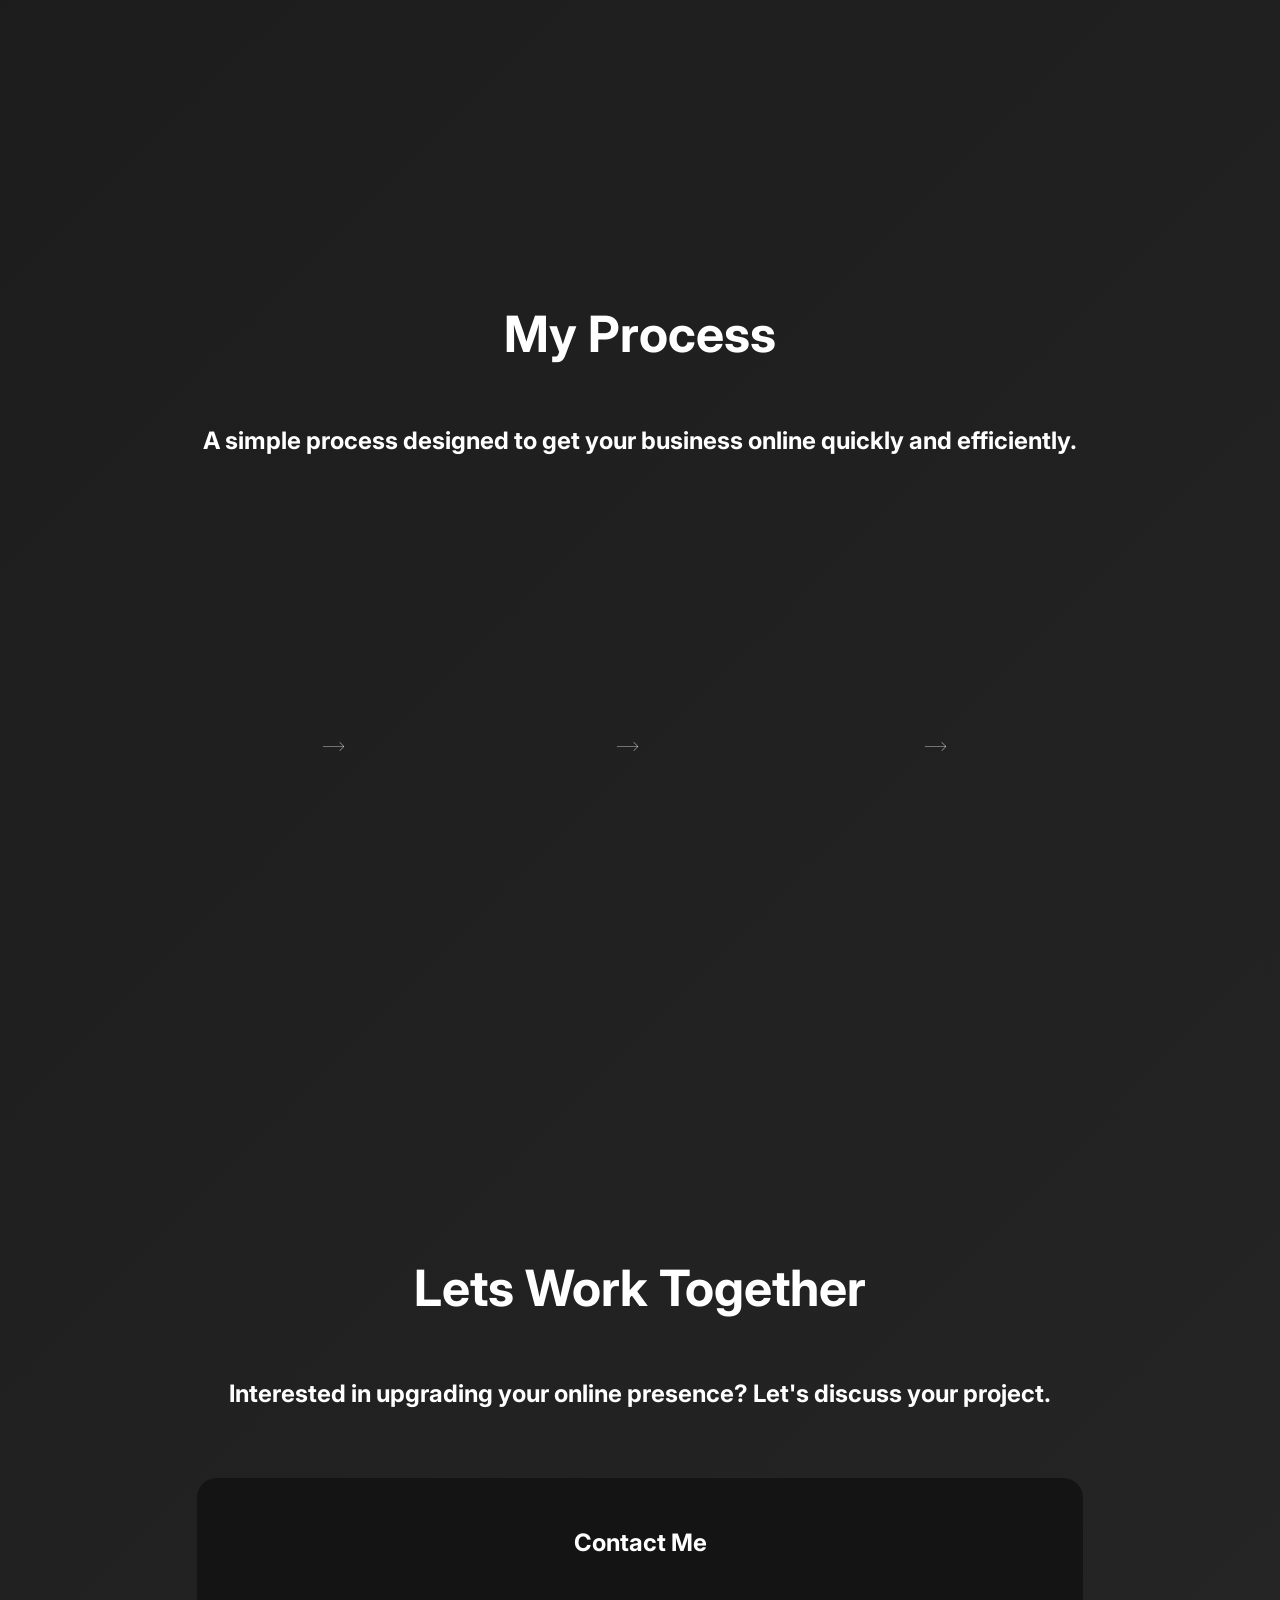
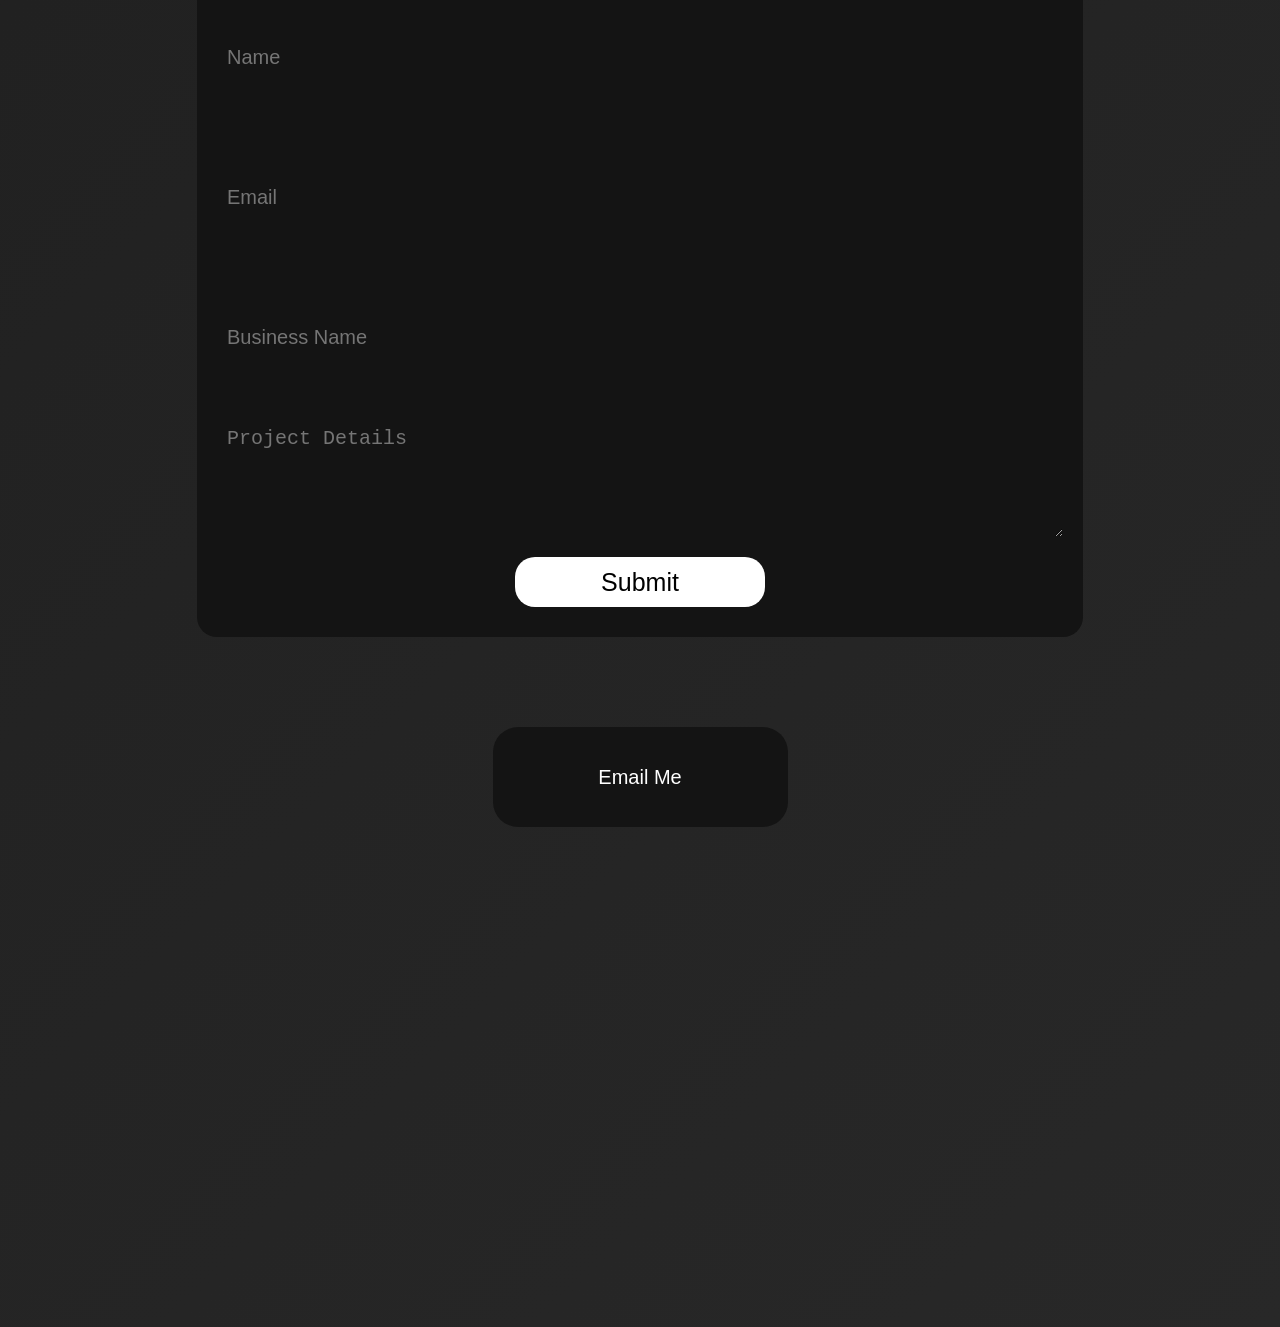
==== commit 4fc07cb3: "Updared filepaths" ====
--- a/index.html
+++ b/index.html
@@ -117,7 +117,7 @@
                             <img src="images/detailing-site-ss.png" class="demo-project-image">
                         </div>
                         <div class="demo-project-button-div">
-                            <a href="../auto-detaling-website/detailing.html">
+                            <a href="/auto-detaling-website/detailing.html">
                                  <button class="demo-project-button">
                                 View Website
                             </button>
@@ -130,7 +130,7 @@
                             <img src="images/wrap-shop-ss.png" class="demo-project-image">
                         </div>
                         <div class="demo-project-button-div">
-                            <a href="../wrap-shop-website/wrap.html">
+                            <a href="/wrap-shop-website/wrap.html">
                                  <button class="demo-project-button">
                                 View Website
                             </button>
--- a/styles/home.css
+++ b/styles/home.css
@@ -245,3 +245,128 @@
     transform:translateY(0px);
     transition: all 2s ease;
 }
+
+
+/* ---------- Responsive Improvements ---------- */
+
+.hero-image-div{
+    width:min(500px,100%);
+}
+
+.home-text-title{
+    font-size:clamp(42px,6vw,65px);
+}
+
+.home-text-bullet{
+    font-size:clamp(24px,4vw,40px);
+}
+
+@media (max-width:1024px){
+
+    body{
+        padding-left:25px;
+        padding-right:25px;
+    }
+
+    .home-main-sect{
+        flex-direction:column;
+        text-align:center;
+        gap:40px;
+    }
+
+    .home-text-div{
+        padding-left:0;
+    }
+
+    .home-buttons-div{
+        justify-content:center;
+        flex-wrap:wrap;
+        gap:20px;
+    }
+
+    .home-buttons-div button{
+        margin-right:0;
+    }
+
+    .hero-image-2{
+        display:none;
+    }
+
+    .navigation button{
+        width:auto;
+        min-width:90px;
+    }
+}
+
+@media (max-width:768px){
+
+    body{
+        padding-left:15px;
+        padding-right:15px;
+    }
+
+    .header-div{
+        height:80px;
+        padding:0 15px;
+    }
+
+    .logo-image{
+        max-width:120px;
+    }
+
+    .navigation{
+        gap:6px;
+        margin-right:0;
+    }
+
+    .navigation button{
+        width:auto;
+        min-width:unset;
+        font-size:12px;
+        margin-right:0;
+        padding:8px 10px;
+    }
+
+    .home-main-sect{
+        flex-direction:column;
+        text-align:center;
+    }
+
+    .home-text-div{
+        padding:0;
+    }
+
+    .home-text-title{
+        line-height:1.1;
+    }
+
+    .home-text-bullet{
+        padding-left:0;
+    }
+
+    .delivery-info-text{
+        font-size:18px;
+        margin:40px 0;
+    }
+
+    .home-buttons-div{
+        flex-direction:column;
+        width:100%;
+        gap:15px;
+    }
+
+    .home-buttons-div button{
+        width:100%;
+        max-width:320px;
+        height:60px;
+    }
+
+    .hero-image-div{
+        width:100%;
+        max-width:350px;
+    }
+
+    .hero-image-2{
+        display:none;
+    }
+}
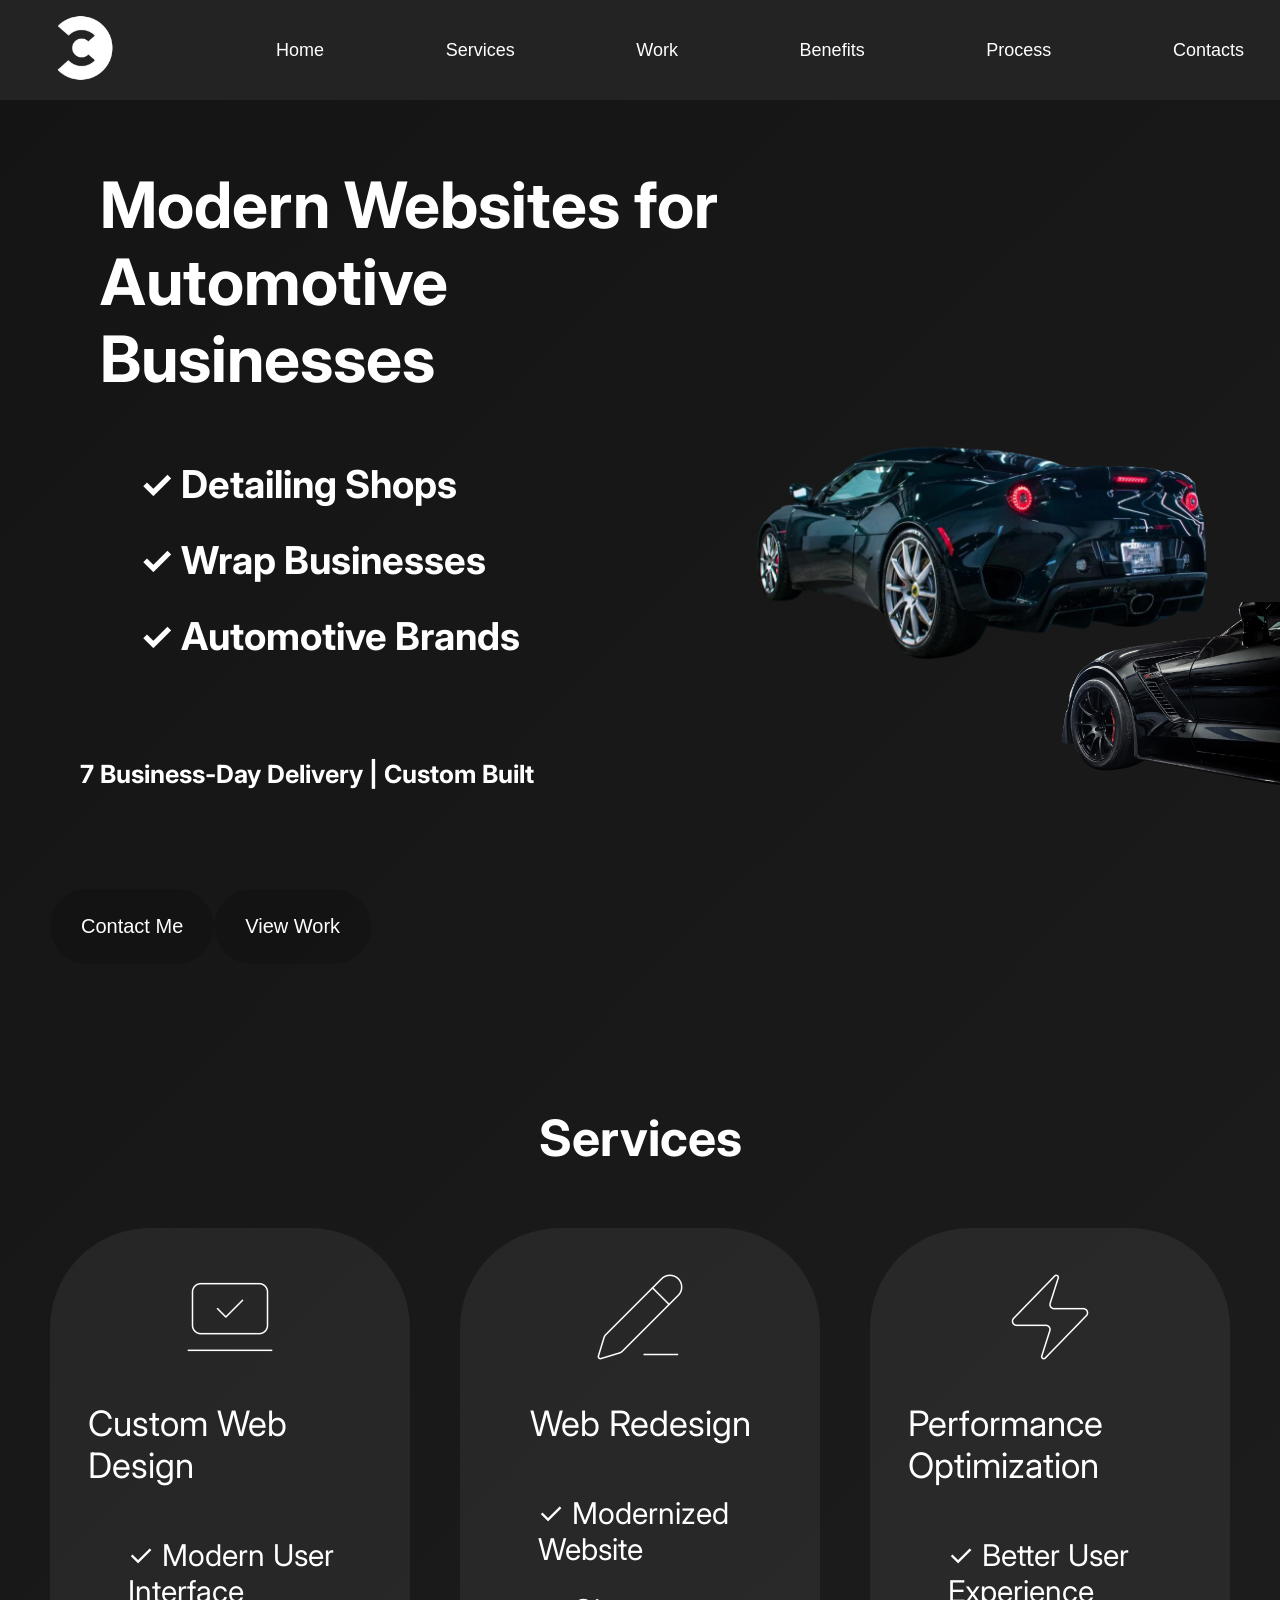
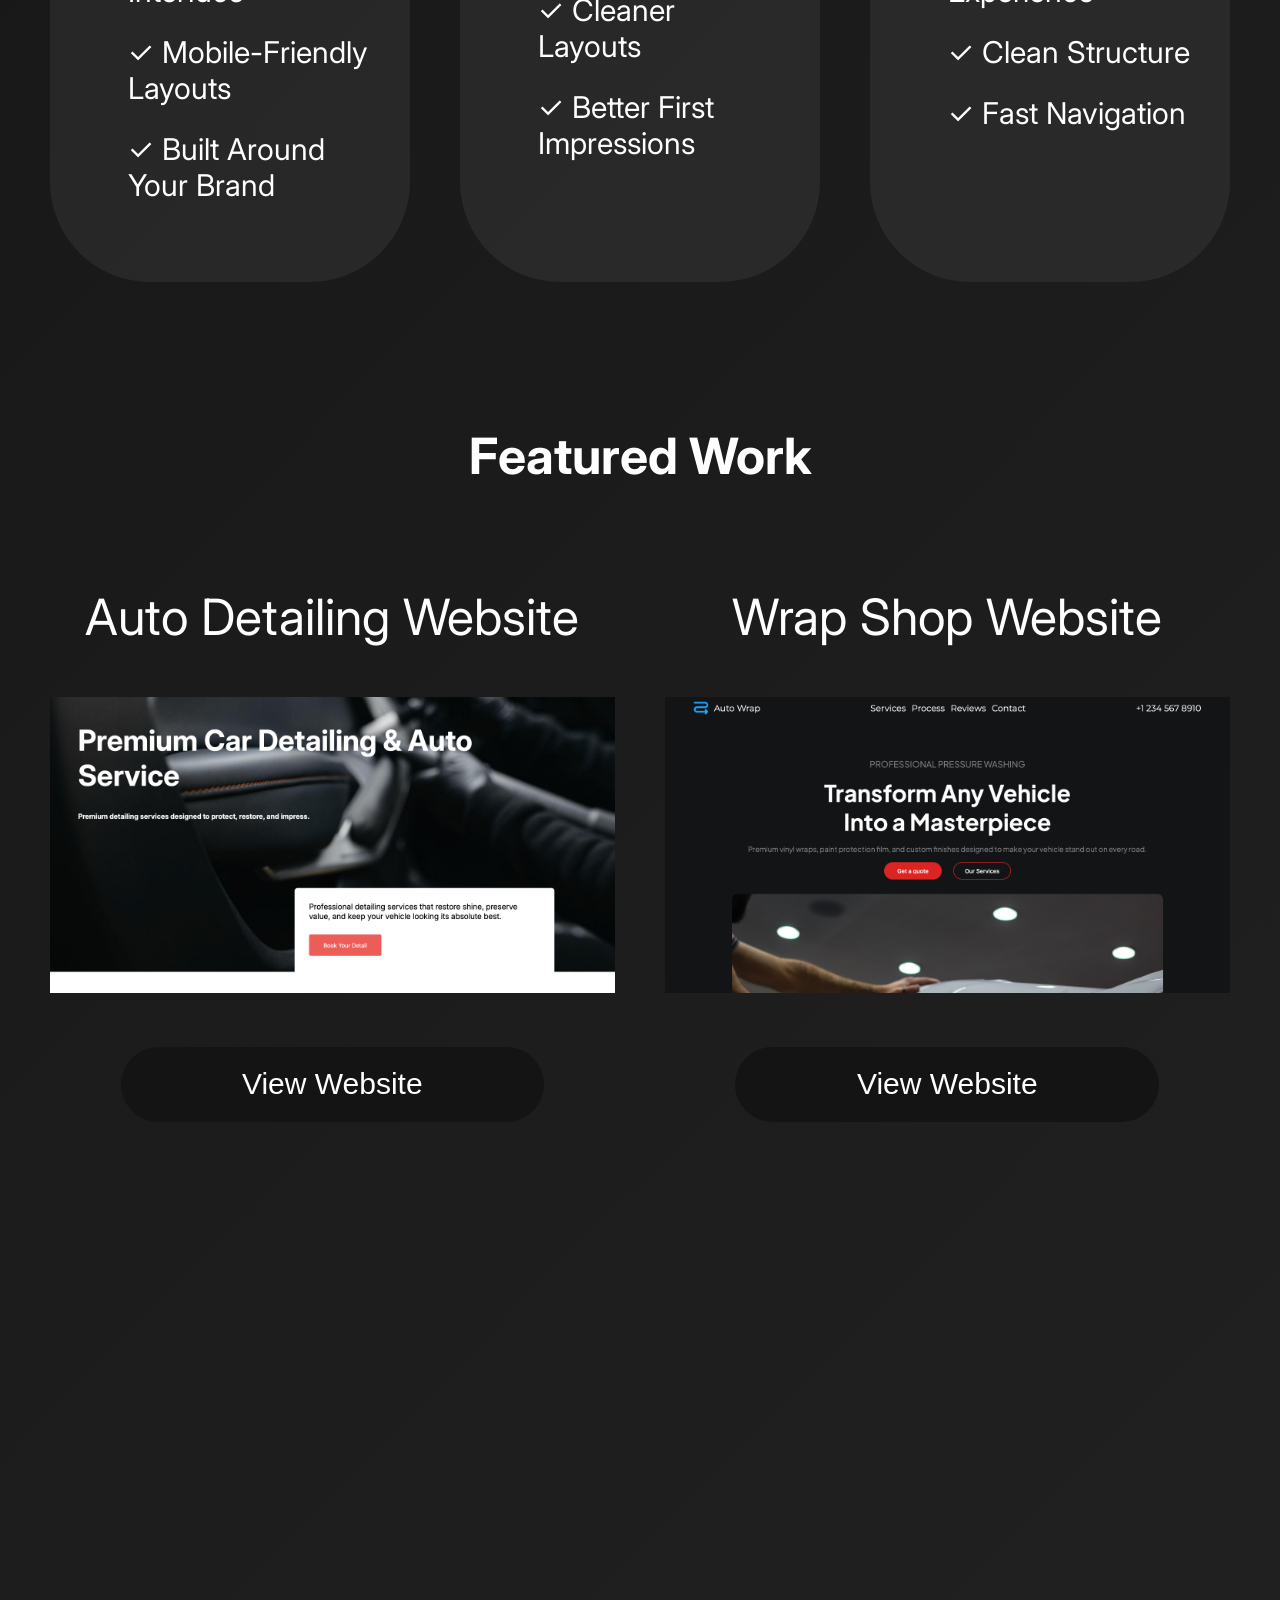
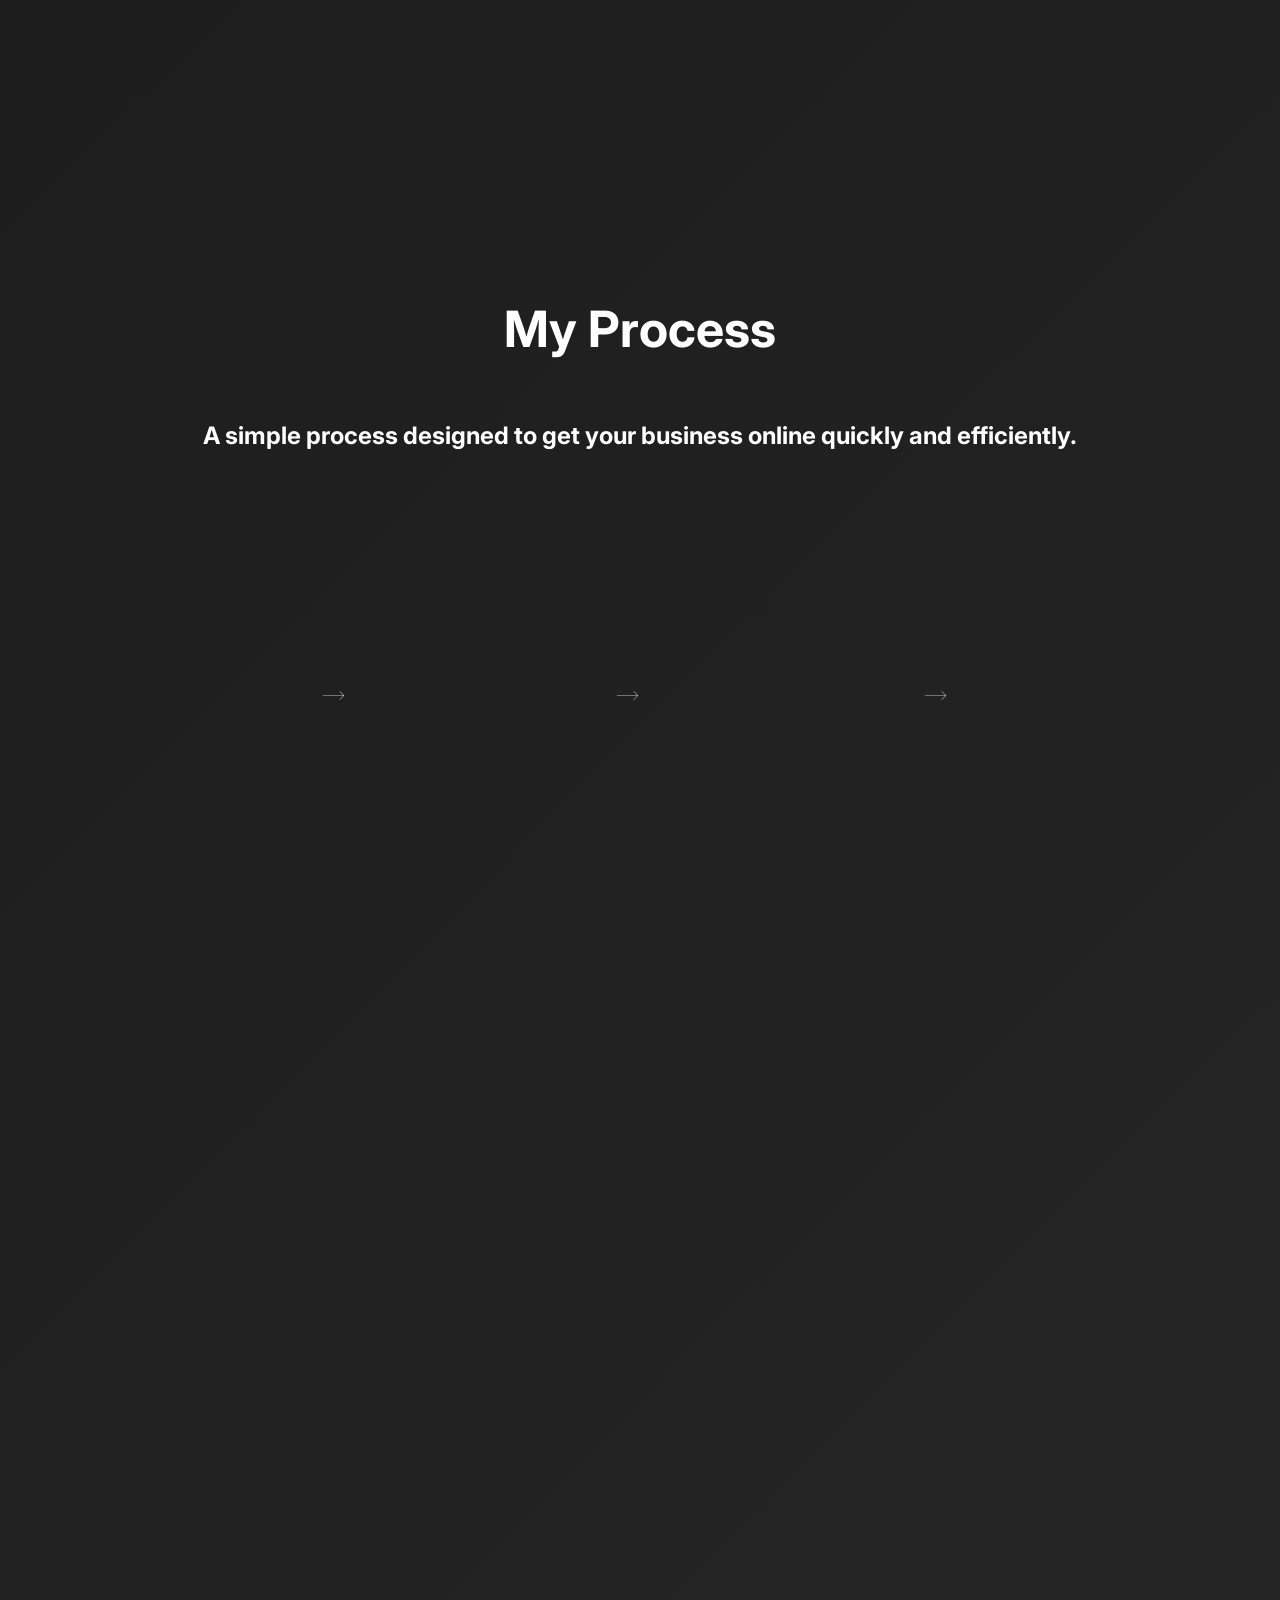
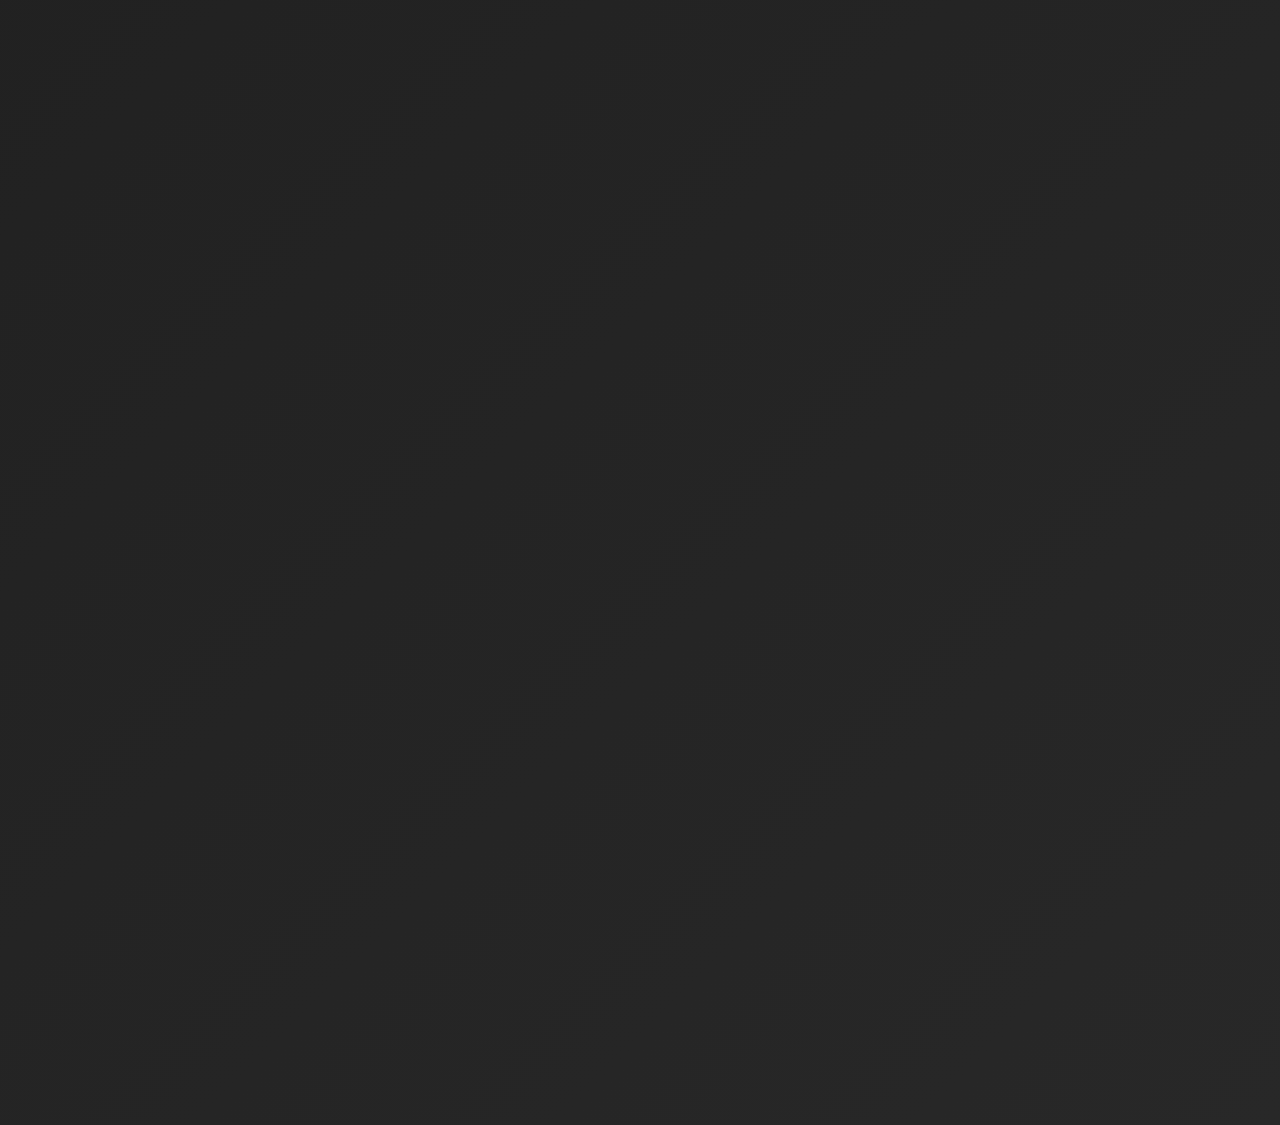
==== commit fad7dcf4: "updated filepaths" ====
--- a/index.html
+++ b/index.html
@@ -117,7 +117,7 @@
                             <img src="images/detailing-site-ss.png" class="demo-project-image">
                         </div>
                         <div class="demo-project-button-div">
-                            <a href="/auto-detaling-website/detailing.html">
+                            <a href="./auto-detaling-website/detailing.html">
                                  <button class="demo-project-button">
                                 View Website
                             </button>
@@ -130,7 +130,7 @@
                             <img src="images/wrap-shop-ss.png" class="demo-project-image">
                         </div>
                         <div class="demo-project-button-div">
-                            <a href="/wrap-shop-website/wrap.html">
+                            <a href="./wrap-shop-website/wrap.html">
                                  <button class="demo-project-button">
                                 View Website
                             </button>
--- a/styles/home.css
+++ b/styles/home.css
@@ -4,42 +4,42 @@
         rgb(20,20,20),
         rgb(30, 30, 30),
         rgb(40,40,40)
-    
     );
     min-height: 100vh;
     font-family: 'Inter', sans-serif;
     position: relative;
     color: white;
-    padding-left: 50px;
-    padding-right: 50px;
-    
-margin: 0px;
-   
-    
-}
+    padding-left: clamp(20px, 4vw, 50px);
+    padding-right: clamp(20px, 4vw, 50px);
+    margin: 0px;
+}
+
 html{
     scroll-behavior: smooth;
 }
+
 section{
-    margin-top: 120px;
-}
+    margin-top: clamp(80px, 8vw, 120px);
+}
+
 button{
     transition: transform 0.5s ease;
 }
+
 button:hover{
-transform: translateY(-3px);
-}
+    transform: translateY(-3px);
+}
+
 .logo-image{
     width: 85%;
     max-width: 200px;
-    
-}
+}
+
 .header-div{
-    
     position: fixed;
     left: 0px;
     right: 0px;
-    top:0px;
+    top: 0px;
     height: 100px;
     display: flex;
     flex-direction: row;
@@ -49,119 +49,119 @@
     background-color: rgb(35, 35, 35);
     margin-bottom: 60px;
     z-index: 1;
-
-}
+}
+
 .logo-div{
-   min-width: 100px;
- 
-}
+    min-width: 100px;
+}
+
 .navigation{
-   
-  margin-right: 20px;
-  display: flex;
-  justify-content: space-between;
-  flex-direction: row;
-  width: 100%;
-  max-width: 1000px;
-  
-}
-@media(max-width: 1200px ){
+    margin-right: 20px;
+    display: flex;
+    justify-content: space-between;
+    flex-direction: row;
+    width: 100%;
+    max-width: 1000px;
+}
+
+@media(max-width: 1200px){
     .navigation button{
-   width: 700px;
+        width: 100%;
+        max-width: 700px;
+        height: 50px;
+        cursor: pointer;
+        background: transparent;
+        color: white;
+        border: 1px solid rgb(45, 43, 43);
+        margin-right: 0px;
+        transition: opacity 2s;
+    }
+}
+
+@media(max-width: 775px){
+    .header-div{
+        height: 100px;
+    }
+}
+
+.navigation button{
+    width: 100%;
+    max-width: 150px;
     height: 50px;
-    
     cursor: pointer;
     background: transparent;
-     color: white ;
-     border: 1px solid rgb(45, 43, 43); 
-    margin-right: 0px;
-    transition: opacity 2s;
-        
-}
-}
-@media(max-width: 775px ){
-    
-    .header-div{
-    height: 100px;
-}
-
-}
- .navigation button{
-   width: 150px;
-    height: 50px;
-    
-    cursor: pointer;
-    background: transparent;
-     color: white ;
-     border: none; 
+    color: white;
+    border: none;
     margin-right: 20px;
     transition: opacity 2s;
     font-size: 18px;
-        
-}
+}
+
 .navigation button:hover{
-   box-shadow: 4px 4px 4px rgba(50,50,50,0.8); 
-   background-color: rgb(20, 20 20);
+    box-shadow: 4px 4px 4px rgba(50,50,50,0.8);
+    background-color: rgb(20,20,20);
 }
 
 .navigation button:active{
-   box-shadow: 5px 5px 5px rgba(50,50,50,0.8);
-   background-color: rgba(16, 14, 14, 0.7); 
-}
-
-
-
-@media(max-width: 1000px ){
+    box-shadow: 5px 5px 5px rgba(50,50,50,0.8);
+    background-color: rgba(16,14,14,0.7);
+}
+
+@media(max-width: 1000px){
     .navigation button{
-   width: 100px;
-    height: 50px;
-    
-    cursor: pointer;
-    background: transparent;
-     color: white ;
-     
-    margin-right: 20px;
-    transition: box-shadow 0.15s;
-    font-size: 14px;
-        
-}
-.home-text-div{
+        width: 100%;
+        max-width: 100px;
+        height: 50px;
+        cursor: pointer;
+        background: transparent;
+        color: white;
+        margin-right: 20px;
+        transition: box-shadow 0.15s;
+        font-size: 14px;
+    }
+
+    .home-text-div{
         padding-top: 50px;
     }
 }
 
 @media(max-width: 900px){
     body{
-        padding-top: 0px
-    }
+        padding-top: 0px;
+    }
+
     .navigation button{
-        width: 75px;
-    }
+        max-width: 75px;
+    }
+
     .home-text-div{
         padding-top: 30px;
     }
 }
+
 .hero-image-div{
-    width: 500px;
+    width: 100%;
+    max-width: 500px;
     transition: transform 0.2s ease;
-    
 }
 
 .hero-image-1{
     margin-top: 100px;
     width: 100%;
+    height: auto;
     transition: transform 0.4s ease;
 }
+
 .hero-image-1:hover{
     transform: translateY(-5px);
 }
+
 .hero-image-2{
-    width: 18%;
+    width: min(18%, 220px);
     position: absolute;
     right: 0px;
     top: 500px;
     transition: transform 0.4s ease;
-    
 }
 
 .hero-image-2:hover{
@@ -169,52 +169,54 @@
 }
 
 .home-main-sect{
-   display: flex;
+    display: flex;
     align-items: center;
     justify-content: space-between;
 }
 
 .home-text-div{
-    
     font-weight: bold;
-    padding-left: 50px;
-}
+    padding-left: clamp(20px, 4vw, 50px);
+}
+
 .home-text-title{
-    font-size: 65px;
-}
+    font-size: clamp(42px, 5vw, 65px);
+}
+
 .home-text-bullet{
-    font-size: 40px;
-}
+    font-size: clamp(24px, 3vw, 40px);
+}
+
 .home-text-bullet{
     list-style-type: none;
 }
+
 .home-text-bullet li{
     margin-bottom: 30px;
 }
+
 .delivery-info-text{
-    font-size: 25px;
+    font-size: clamp(18px, 2vw, 25px);
     margin: 100px 0px 100px -20px;
 }
 
 .home-buttons-div{
     display: flex;
     align-items: center;
-    
-   
-   
-}
+}
+
 .home-buttons-div button{
-    width: 300px;
+    width: 100%;
+    max-width: 300px;
     height: 75px;
-    font-size: 20px;
+    font-size: clamp(16px, 2vw, 20px);
     border-radius: 75px;
     border: none;
     cursor: pointer;
-    background-color: rgba(0, 0, 0, 0.176);
+    background-color: rgba(0,0,0,0.176);
     margin-right: 50px;
     color: white;
     transition: background-color 0.2s;
-    
 }
 
 @media(max-width: 1700px){
@@ -222,6 +224,7 @@
         margin-top: 50px;
     }
 }
+
 @media(max-width: 1600px){
     .home-buttons-div{
         margin-top: 0px;
@@ -232,141 +235,19 @@
     background-color: aliceblue;
     color: black;
 }
+
 .home-buttons-div button:active{
-    box-shadow: 5px 5px 5px rgb(0, 0, 0);
-}
+    box-shadow: 5px 5px 5px rgb(0,0,0);
+}
+
 .hidden{
     opacity: 0;
     transform: translateY(40px);
     transition: all 2s ease;
 }
+
 .show{
     opacity: 1;
-    transform:translateY(0px);
+    transform: translateY(0px);
     transition: all 2s ease;
-}
-
-
-/* ---------- Responsive Improvements ---------- */
-
-.hero-image-div{
-    width:min(500px,100%);
-}
-
-.home-text-title{
-    font-size:clamp(42px,6vw,65px);
-}
-
-.home-text-bullet{
-    font-size:clamp(24px,4vw,40px);
-}
-
-@media (max-width:1024px){
-
-    body{
-        padding-left:25px;
-        padding-right:25px;
-    }
-
-    .home-main-sect{
-        flex-direction:column;
-        text-align:center;
-        gap:40px;
-    }
-
-    .home-text-div{
-        padding-left:0;
-    }
-
-    .home-buttons-div{
-        justify-content:center;
-        flex-wrap:wrap;
-        gap:20px;
-    }
-
-    .home-buttons-div button{
-        margin-right:0;
-    }
-
-    .hero-image-2{
-        display:none;
-    }
-
-    .navigation button{
-        width:auto;
-        min-width:90px;
-    }
-}
-
-@media (max-width:768px){
-
-    body{
-        padding-left:15px;
-        padding-right:15px;
-    }
-
-    .header-div{
-        height:80px;
-        padding:0 15px;
-    }
-
-    .logo-image{
-        max-width:120px;
-    }
-
-    .navigation{
-        gap:6px;
-        margin-right:0;
-    }
-
-    .navigation button{
-        width:auto;
-        min-width:unset;
-        font-size:12px;
-        margin-right:0;
-        padding:8px 10px;
-    }
-
-    .home-main-sect{
-        flex-direction:column;
-        text-align:center;
-    }
-
-    .home-text-div{
-        padding:0;
-    }
-
-    .home-text-title{
-        line-height:1.1;
-    }
-
-    .home-text-bullet{
-        padding-left:0;
-    }
-
-    .delivery-info-text{
-        font-size:18px;
-        margin:40px 0;
-    }
-
-    .home-buttons-div{
-        flex-direction:column;
-        width:100%;
-        gap:15px;
-    }
-
-    .home-buttons-div button{
-        width:100%;
-        max-width:320px;
-        height:60px;
-    }
-
-    .hero-image-div{
-        width:100%;
-        max-width:350px;
-    }
-
-    .hero-image-2{
-        display:none;
-    }
 }
--- a/styles/services.css
+++ b/styles/services.css
@@ -1,82 +1,89 @@
 .services-header{
-    font-size: 50px;
-    margin-bottom: 60px;
+    font-size: clamp(36px, 4vw, 50px);
+    margin-bottom: clamp(40px, 5vw, 60px);
+}
 
-}
 .services-header-div{
     display: flex;
     justify-content: center;
 }
+
 .service-list-div{
     display: flex;
     justify-content: center;
-    gap: 50px;
+    gap: clamp(20px, 4vw, 50px);
 }
+
 .service-list{
     display: flex;
     background-color: rgba(128, 128, 128, 0.131);
     flex: 1;
     border-radius: 100px;
-    display: flex;
     flex-direction: column;
     align-items: center;
     justify-content: start;
-    padding: 40px;
-    
-   transition: all 0.5s ease;
-    
-   
+    padding: clamp(20px, 3vw, 40px);
+    transition: all 0.5s ease;
 }
+
 .service-list:hover{
     box-shadow: 3px 3px 20px rgba(255,255,255,0.6);
 }
+
 .service-list-title{
-    font-size: 40px;
-    
+    font-size: clamp(25px, 3vw, 40px);
 }
 
 .service-list-text{
-    font-size: 30px;
+    font-size: clamp(20px, 2vw, 30px);
     margin-bottom: 25px;
-   
 }
 
-@media(max-width: 1550px ){
+@media(max-width: 1550px){
     .service-list-title{
         font-size: 35px;
     }
+
     .service-list-text{
         font-size: 30px;
     }
 }
 
-@media(max-width: 1100px ){
+@media(max-width: 1100px){
     .service-list-title{
         font-size: 30px;
     }
+
     .service-list-text{
         font-size: 25px;
     }
 }
+
 @media(max-width: 850px){
-     .service-list-title{
+    .service-list-title{
         font-size: 25px;
     }
+
     .service-list-text{
         font-size: 20px;
     }
+    .service-list-div{
+        flex-direction: column;
+    }
 }
-
 
 .services-bullet{
     list-style: none;
 }
+
 .service-images{
-    width: 50%;
-    
+    width: 100%;
+    max-width: 50%;
+    height: auto;
 }
+
 .service-image-div{
-display: flex;
-align-items: center;
-justify-content: center;
-}
+    display: flex;
+    align-items: center;
+    justify-content: center;
+}
--- a/styles/work.css
+++ b/styles/work.css
@@ -1,45 +1,53 @@
 .work-header-div{
     display: flex;
     justify-content: center;
-    margin-bottom: 60px;
+    margin-bottom: clamp(40px, 5vw, 60px);
 }
+
 .work-header-text{
-    font-size: 50px;
+    font-size: clamp(36px, 4vw, 50px);
 }
+
 .demo-project-image{
-   width: 100%; 
+    width: 100%;
+    height: auto;
 }
+
 .demo-project-text{
-    font-size: 50px;
-    margin: 0px 0px 0px 0px;
-    
+    font-size: clamp(30px, 4vw, 50px);
+    margin: 0px;
 }
+
 .demo-project-button-div{
-    width: 75%;
+    width: 100%;
+    max-width: 75%;
 }
+
 .demo-project-button{
     width: 100%;
-    height: 75px;
-    font-size: 30px;
+    height: clamp(60px, 6vw, 75px);
+    font-size: clamp(20px, 2.5vw, 30px);
     border-radius: 50px;
     border: none;
     cursor: pointer;
     background-color: rgb(20, 20, 20);
     color: white;
 }
+
 .demo-project-button:hover{
-background-color: rgba(20, 20, 20, 0.6);
-box-shadow: 3px 3px 3px rgba(0, 0, 0, 0.399);
+    background-color: rgba(20, 20, 20, 0.6);
+    box-shadow: 3px 3px 3px rgba(0, 0, 0, 0.399);
 }
 
 .demo-project-button:active{
-background-color: rgba(20, 20, 20, 0.4);
-box-shadow: 4px 4px 4px rgba(0, 0, 0, 0.5);
+    background-color: rgba(20, 20, 20, 0.4);
+    box-shadow: 4px 4px 4px rgba(0, 0, 0, 0.5);
 }
+
 .demo-project-outer-div{
     display: flex;
     justify-content: center;
-    gap: 50px;
+    gap: clamp(25px, 4vw, 50px);
     min-width: 200px;
 }
 
@@ -48,16 +56,13 @@
     flex-direction: column;
     align-items: center;
     justify-content: center;
-    gap: 50px;
-    
-    
+    gap: clamp(25px, 4vw, 50px);
 }
 
 @media(max-width: 1200px){
-    
-.demo-project-text{
-    font-size: 50px;
-    margin: 0px 0px 0px 0px;
-    max-width: 429px;
-}
+    .demo-project-text{
+        font-size: clamp(30px, 4vw, 50px);
+        margin: 0px;
+        max-width: 429px;
+    }
 }
--- a/styles/benefits.css
+++ b/styles/benefits.css
@@ -2,41 +2,46 @@
     display: flex;
     justify-content: center;
     align-items: center;
-    margin-bottom: 80px;
+    margin-bottom: clamp(50px, 6vw, 80px);
 }
+
 .benefits-div{
     display: flex;
     align-items: top;
-    gap: 50px;
+    gap: clamp(25px, 4vw, 50px);
     justify-content: center;
-    
 }
+
 .benefits-header-text{
-    font-size: 50px;
-    
+    font-size: clamp(36px, 4vw, 50px);
 }
+
 .benefit-title{
-    font-size: 30px;
+    font-size: clamp(24px, 2.5vw, 30px);
 }
+
 .benefit-text{
-    font-size: 20px;
+    font-size: clamp(16px, 2vw, 20px);
     text-align: center;
     font-weight: normal;
 }
+
 .benefits-inner-div{
     display: flex;
     flex-direction: column;
     align-items: center;
     justify-content: start;
 }
+
 .benefits-section{
     background-color: rgb(40,40,40);
-    margin-top: 50px;
-    padding: 10px 25px 50px 25px;
+    margin-top: clamp(30px, 4vw, 50px);
+    padding: clamp(10px, 2vw, 20px) clamp(15px, 3vw, 25px) clamp(30px, 5vw, 50px) clamp(15px, 3vw, 25px);
     border-radius: 50px;
 }
+
 @media(max-width: 1070px){
     .benefits-div{
         flex-direction: column;
     }
-}
+}
--- a/styles/process.css
+++ b/styles/process.css
@@ -3,44 +3,50 @@
     justify-content: center;
     flex-direction: column;
     align-items: center;
-    margin-bottom: 60px;
+    margin-bottom: clamp(40px, 5vw, 60px);
 }
+
 .process-header-text{
-    font-size: 50px;
+    font-size: clamp(36px, 4vw, 50px);
 }
+
 .process-outer-div{
     display: flex;
     justify-content: space-between;
     align-items: top;
 }
+
 .process-inner-div{
     background-color: rgb(40,40,40);
     display: flex;
     flex-direction: column;
     border-radius: 50px;
     align-items: center;
-    padding: 25px 25px 25px 25px;
-   
+    padding: clamp(15px, 2vw, 25px);
 }
+
 .process-arrow{
     width: 100%;
-    margin-top: 200px;
+    max-width: 100%;
+    margin-top: clamp(100px, 12vw, 200px);
+    height: auto;
 }
+
 .process-title{
-    font-size: 30px;
+    font-size: clamp(24px, 2.5vw, 30px);
     font-weight: bolder;
-   
-   
-    
 }
+
 .process-text{
-    font-size: 25px;
+    font-size: clamp(18px, 2vw, 25px);
 }
+
 @media(max-width: 1120px){
     .process-outer-div{
         flex-direction: column;
         gap: 30px;
     }
+
     .process-arrow{
         display: none;
     }
--- a/styles/contact.css
+++ b/styles/contact.css
@@ -3,92 +3,100 @@
     justify-content: center;
     flex-direction: column;
     align-items: center;
+}
 
+.contact-header{
+    font-size: clamp(36px, 4vw, 50px);
 }
-.contact-header{
-    font-size: 50px;
-}
+
 .simple-contact-button{
     width: 100%;
     background-color: rgb(20, 20, 20);
     color: white;
     border: none;
     cursor: pointer;
-    height: 100px;
+    height: clamp(70px, 8vw, 100px);
     border-radius: 25px;
-    font-size: 20px;
+    font-size: clamp(16px, 2vw, 20px);
 }
+
 .main-contact-div{
-   display: flex;
-   gap: 30px;
-   margin-bottom: 500px;
-   align-items: center;
-   flex-direction: column;
+    display: flex;
+    gap: clamp(20px, 3vw, 30px);
+    margin-bottom: clamp(150px, 25vw, 500px);
+    align-items: center;
+    flex-direction: column;
 }
+
 .simple-contact-div{
     flex: 1;
-    width: 25%;
+    width: 100%;
+    max-width: 25%;
 }
+
 .contact-form{
-    background-color: rgb(20, 20, 20);;
+    background-color: rgb(20, 20, 20);
     flex: 3;
     border-radius: 20px;
-    height: 500px;
-    width: 70%;
+    height: auto;
+    min-height: 500px;
+    width: 100%;
+    max-width: 70%;
     display: flex;
     flex-direction: column;
     gap: 20px;
     justify-content: space-between;
-    padding: 30px;
+    padding: clamp(20px, 3vw, 30px);
     align-items: center;
-    margin-top: 50px;
+    margin-top: clamp(30px, 4vw, 50px);
 }
+
 .simple-contact-button:hover{
-background-color: rgba(20, 20, 20, 0.6);
-box-shadow: 3px 3px 3px rgba(0, 0, 0, 0.399);
+    background-color: rgba(20, 20, 20, 0.6);
+    box-shadow: 3px 3px 3px rgba(0, 0, 0, 0.399);
 }
+
 .simple-contact-button:active{
-background-color: rgba(20, 20, 20, 0.4);
-box-shadow: 4px 4px 4px rgba(0, 0, 0, 0.5);
+    background-color: rgba(20, 20, 20, 0.4);
+    box-shadow: 4px 4px 4px rgba(0, 0, 0, 0.5);
 }
+
 .form-input{
-    height: 100px;
+    height: clamp(70px, 8vw, 100px);
     border-bottom: 2px solid white;
     background-color: transparent;
     border: none;
-     width: 100%;
-     color: white;
-     padding: 10px;
-     outline: none;
-     transition: outline 0.2s;
-     font-size: 20px;
-     
-     
+    width: 100%;
+    color: white;
+    padding: 10px;
+    outline: none;
+    transition: outline 0.2s;
+    font-size: clamp(16px, 2vw, 20px);
 }
 
 .form-input:focus{
     outline: 2px solid white;
-   
 }
 
 .submit-button{
-    width: 250px;
+    width: 100%;
+    max-width: 250px;
     height: 50px;
     background-color: white;
     border: none;
     border-radius: 20px;
     cursor: pointer;
-    font-size: 25px;
+    font-size: clamp(18px, 2vw, 25px);
 }
+
 .submit-button:hover{
-    background-color: rgba(255,255,255,0.8) ;
-    
+    background-color: rgba(255,255,255,0.8);
 }
+
 .submit-button:active{
-    background-color: rgba(255,255,255,0.6) ;
-    
+    background-color: rgba(255,255,255,0.6);
 }
+
 .form-status{
-    font-size: 30px;
-
-}
+    font-size: clamp(22px, 3vw, 30px);
+}
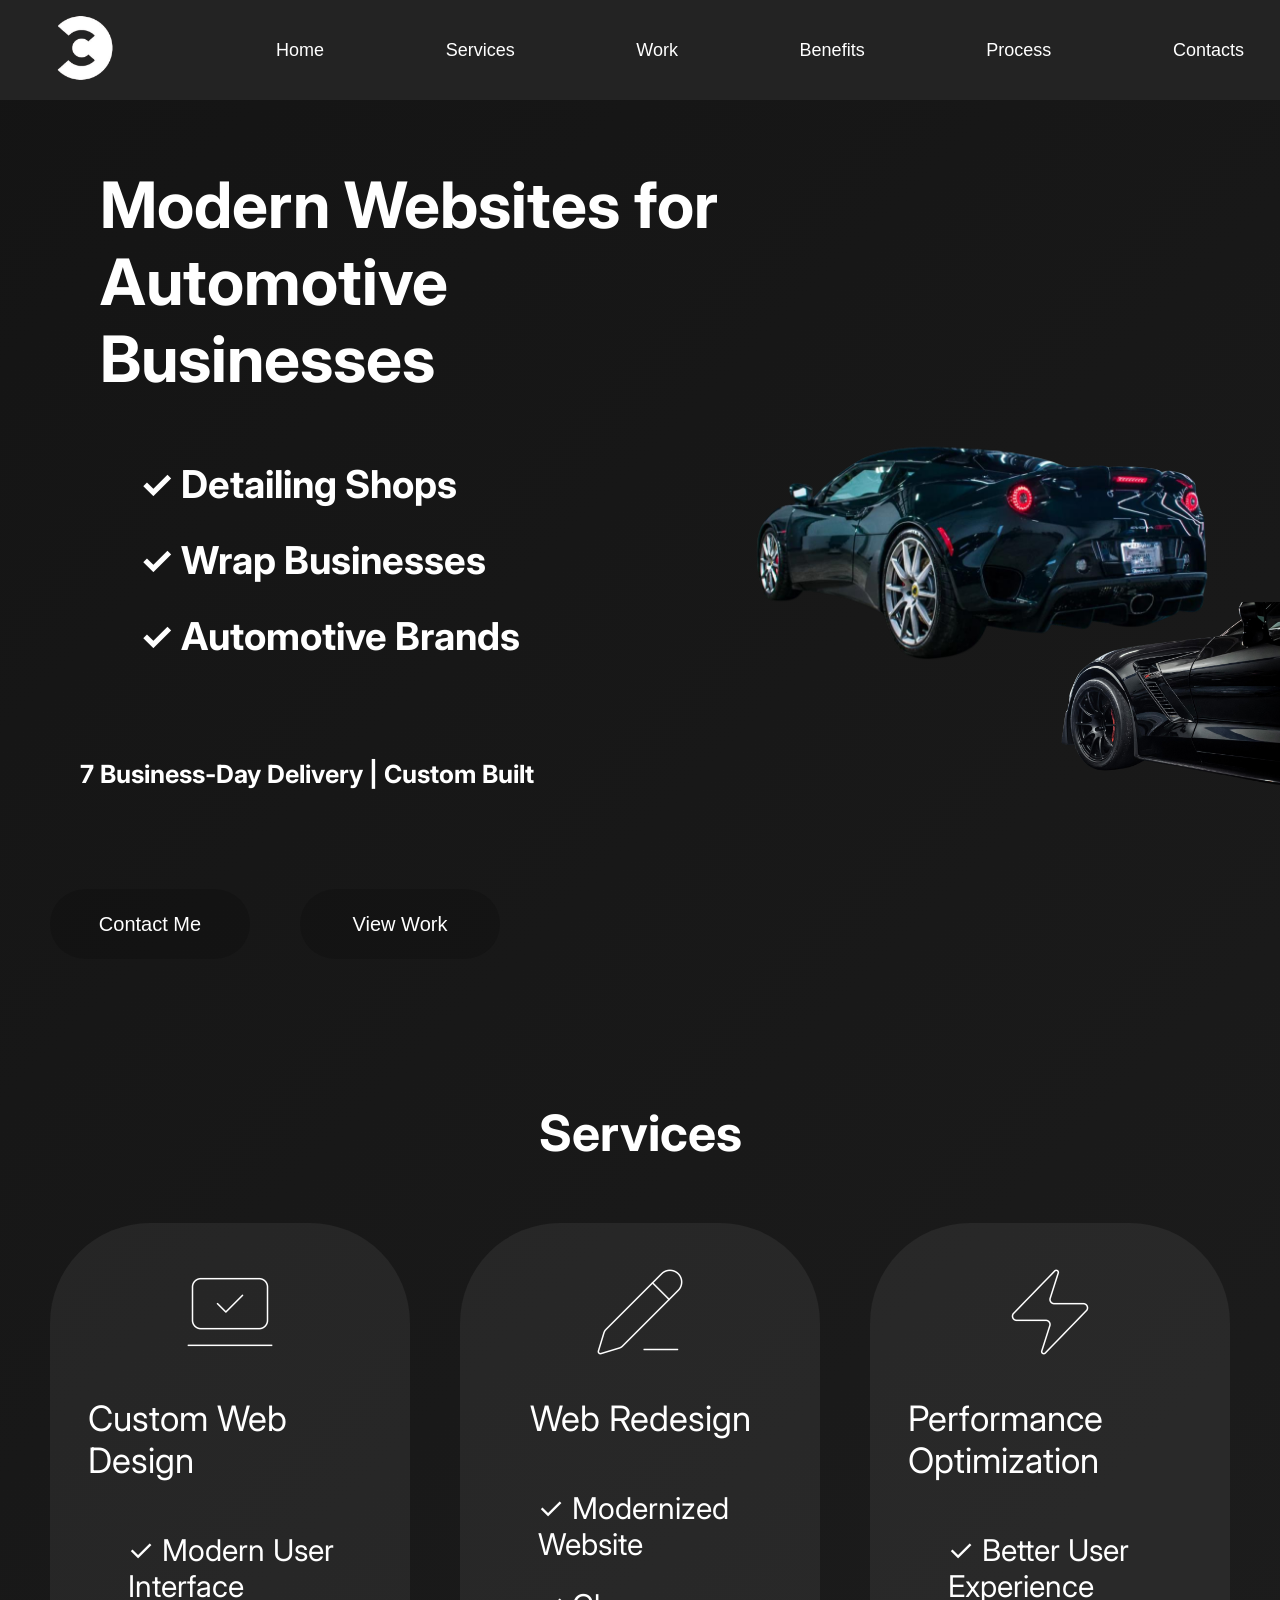
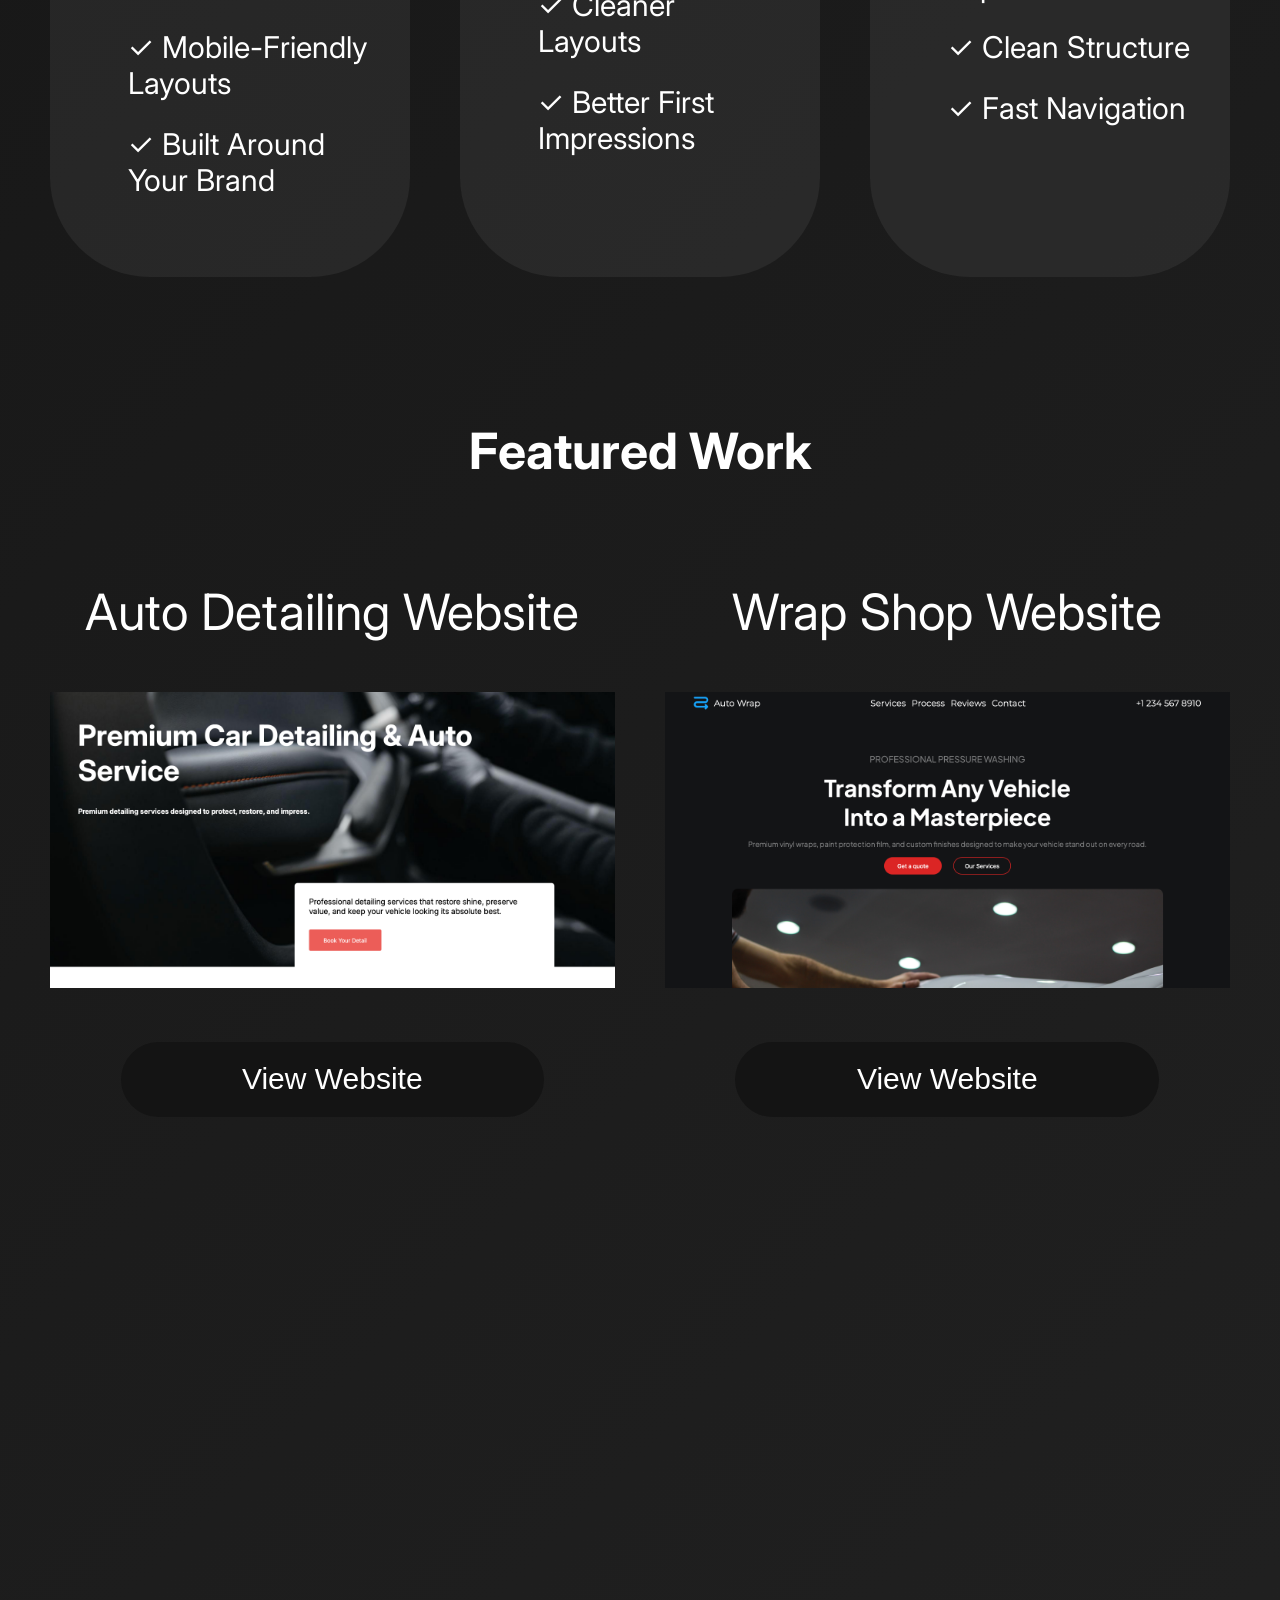
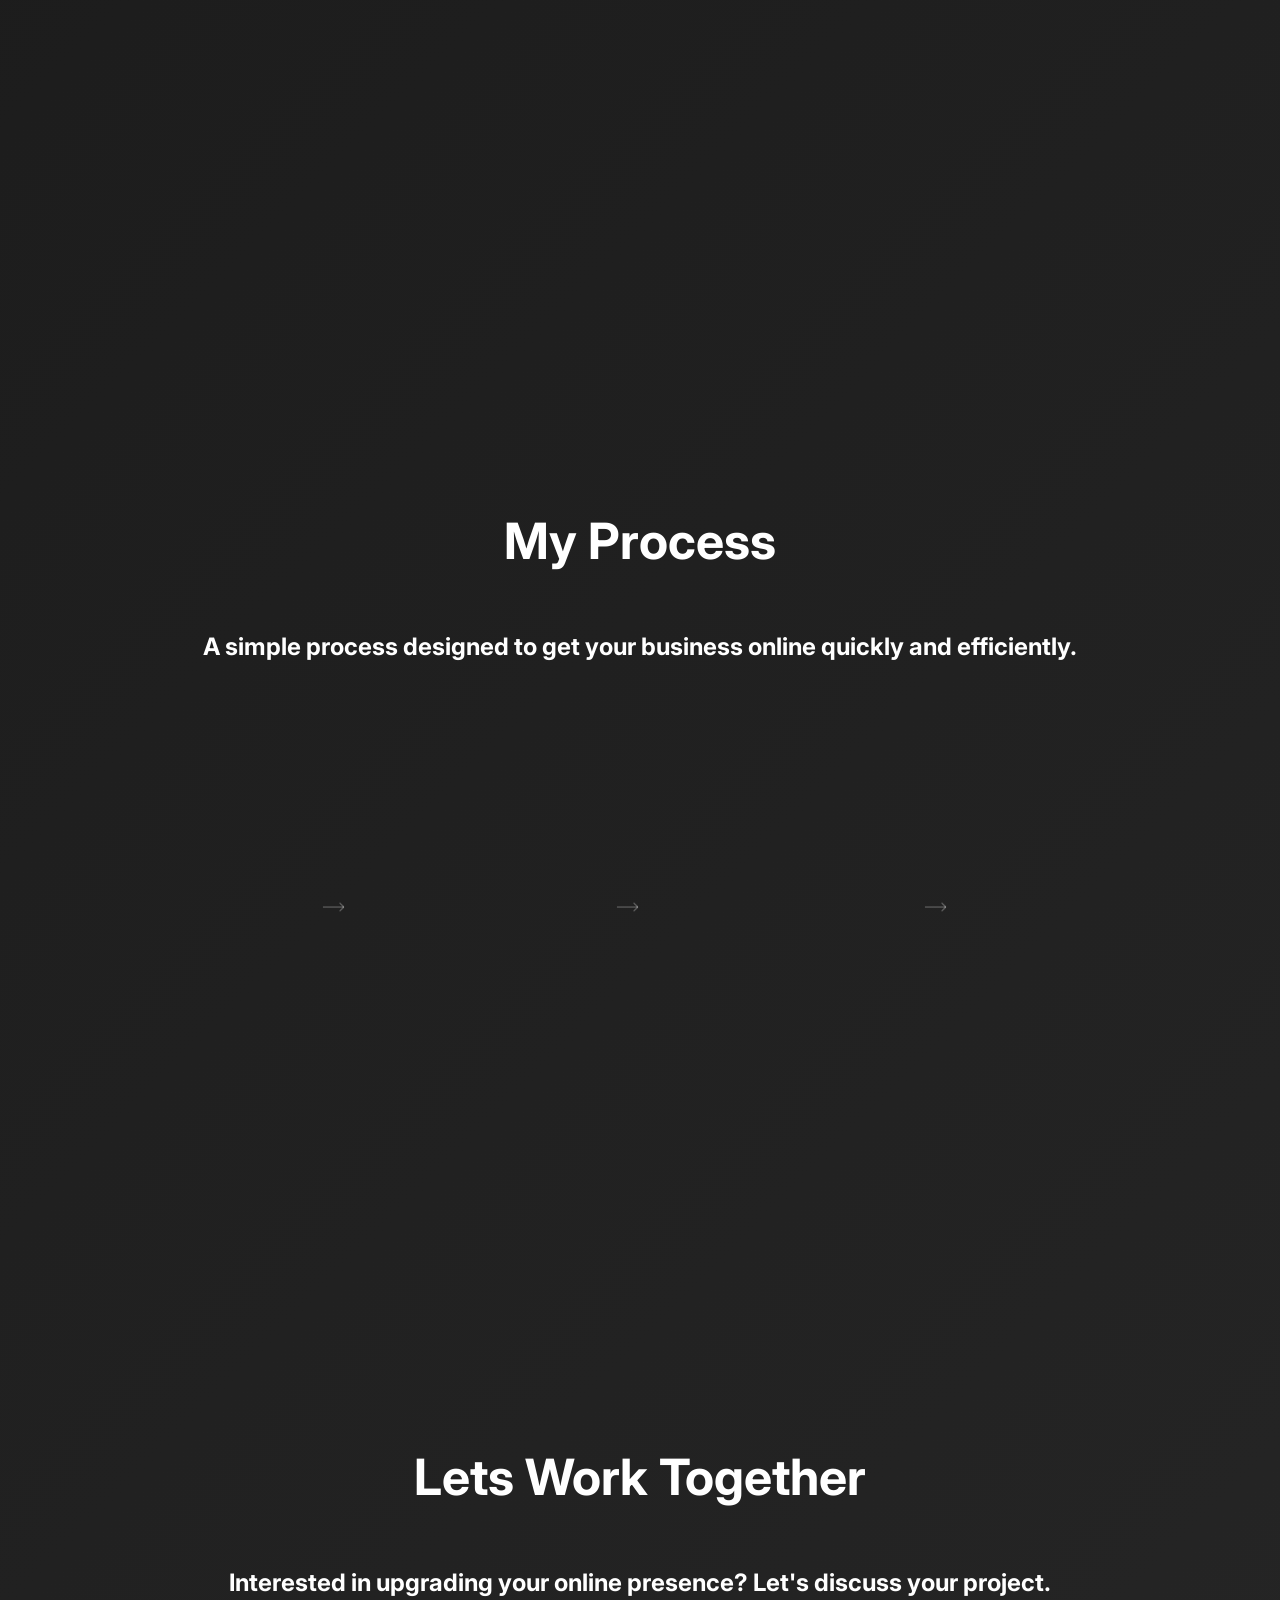
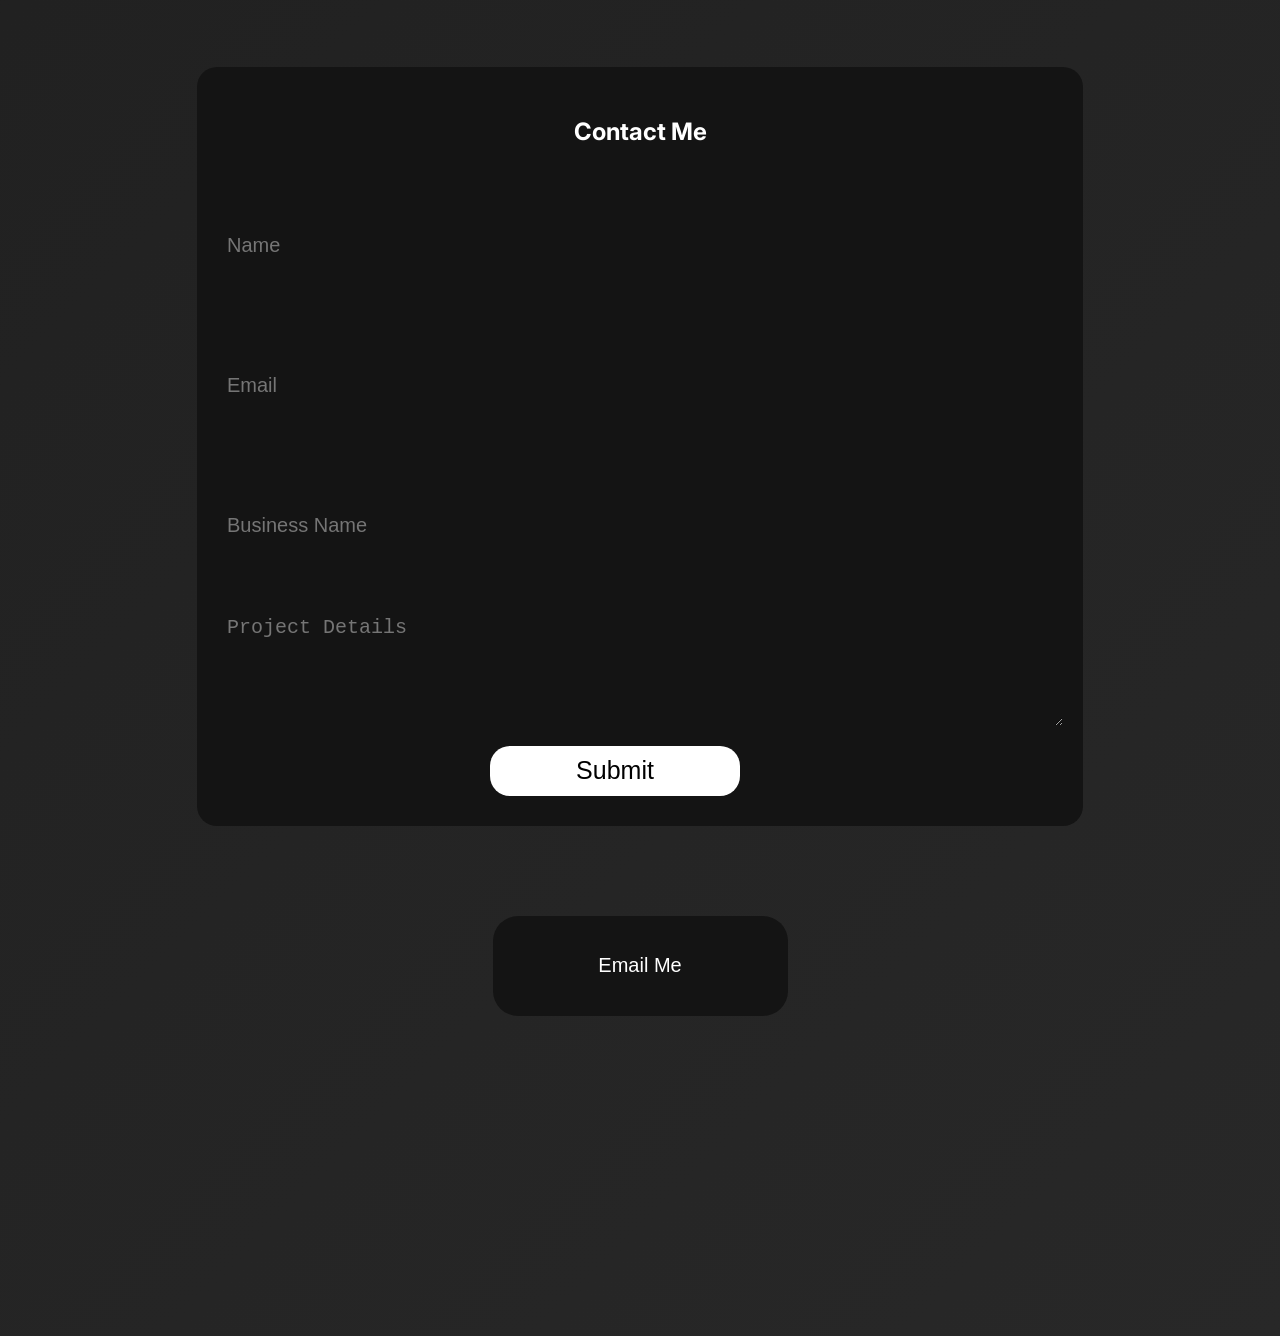
==== commit 91d8425c: "Updated css" ====
--- a/index.html
+++ b/index.html
@@ -55,7 +55,7 @@
                         </button>
                     </a>
                   
-                    <a href="#work"><button>View Work</button></a>
+                    <a href="#work"><button class="contact-me-button view-work-button">View Work</button></a>
                 </div>
             </section>
 
@@ -117,7 +117,7 @@
                             <img src="images/detailing-site-ss.png" class="demo-project-image">
                         </div>
                         <div class="demo-project-button-div">
-                            <a href="./auto-detaling-website/detailing.html">
+                            <a href="./auto-detailing-website/detailing.html">
                                  <button class="demo-project-button">
                                 View Website
                             </button>
--- a/styles/home.css
+++ b/styles/home.css
@@ -204,10 +204,9 @@
     display: flex;
     align-items: center;
 }
-
-.home-buttons-div button{
-    width: 100%;
-    max-width: 300px;
+ button{
+    width: 100%;
+    max-width: 500px;
     height: 75px;
     font-size: clamp(16px, 2vw, 20px);
     border-radius: 75px;
@@ -239,6 +238,11 @@
 .home-buttons-div button:active{
     box-shadow: 5px 5px 5px rgb(0,0,0);
 }
+.contact-me-button{
+    width: 200px;
+    height: 70px;
+    font-size: 20px
+}
 
 .hidden{
     opacity: 0;
@@ -249,5 +253,5 @@
 .show{
     opacity: 1;
     transform: translateY(0px);
-    transition: all 2s ease;
+    transition: all 1s ease;
 }
--- a/styles/services.css
+++ b/styles/services.css
@@ -61,11 +61,11 @@
 
 @media(max-width: 850px){
     .service-list-title{
-        font-size: 25px;
+        font-size: 35px;
     }
 
     .service-list-text{
-        font-size: 20px;
+        font-size: 30px;
     }
     .service-list-div{
         flex-direction: column;
--- a/styles/work.css
+++ b/styles/work.css
@@ -49,6 +49,7 @@
     justify-content: center;
     gap: clamp(25px, 4vw, 50px);
     min-width: 200px;
+    align-items: top;
 }
 
 .demo-project-inner-div{
--- a/styles/benefits.css
+++ b/styles/benefits.css
@@ -17,13 +17,13 @@
 }
 
 .benefit-title{
-    font-size: clamp(24px, 2.5vw, 30px);
+    font-size: clamp(30px, 4vw, 35px);
 }
 
 .benefit-text{
-    font-size: clamp(16px, 2vw, 20px);
+    font-size: clamp(20px, 3vw, 25px);
     text-align: center;
-    font-weight: normal;
+    line-height: 40px;
 }
 
 .benefits-inner-div{
--- a/styles/process.css
+++ b/styles/process.css
@@ -8,6 +8,7 @@
 
 .process-header-text{
     font-size: clamp(36px, 4vw, 50px);
+    text-align: center;
 }
 
 .process-outer-div{
@@ -39,6 +40,8 @@
 
 .process-text{
     font-size: clamp(18px, 2vw, 25px);
+    text-align: center;
+    line-height: 30px;
 }
 
 @media(max-width: 1120px){
@@ -50,4 +53,7 @@
     .process-arrow{
         display: none;
     }
+}
+.process-subheader-text{
+    text-align: center;
 }
--- a/styles/contact.css
+++ b/styles/contact.css
@@ -79,6 +79,7 @@
 }
 
 .submit-button{
+    color: black;
     width: 100%;
     max-width: 250px;
     height: 50px;
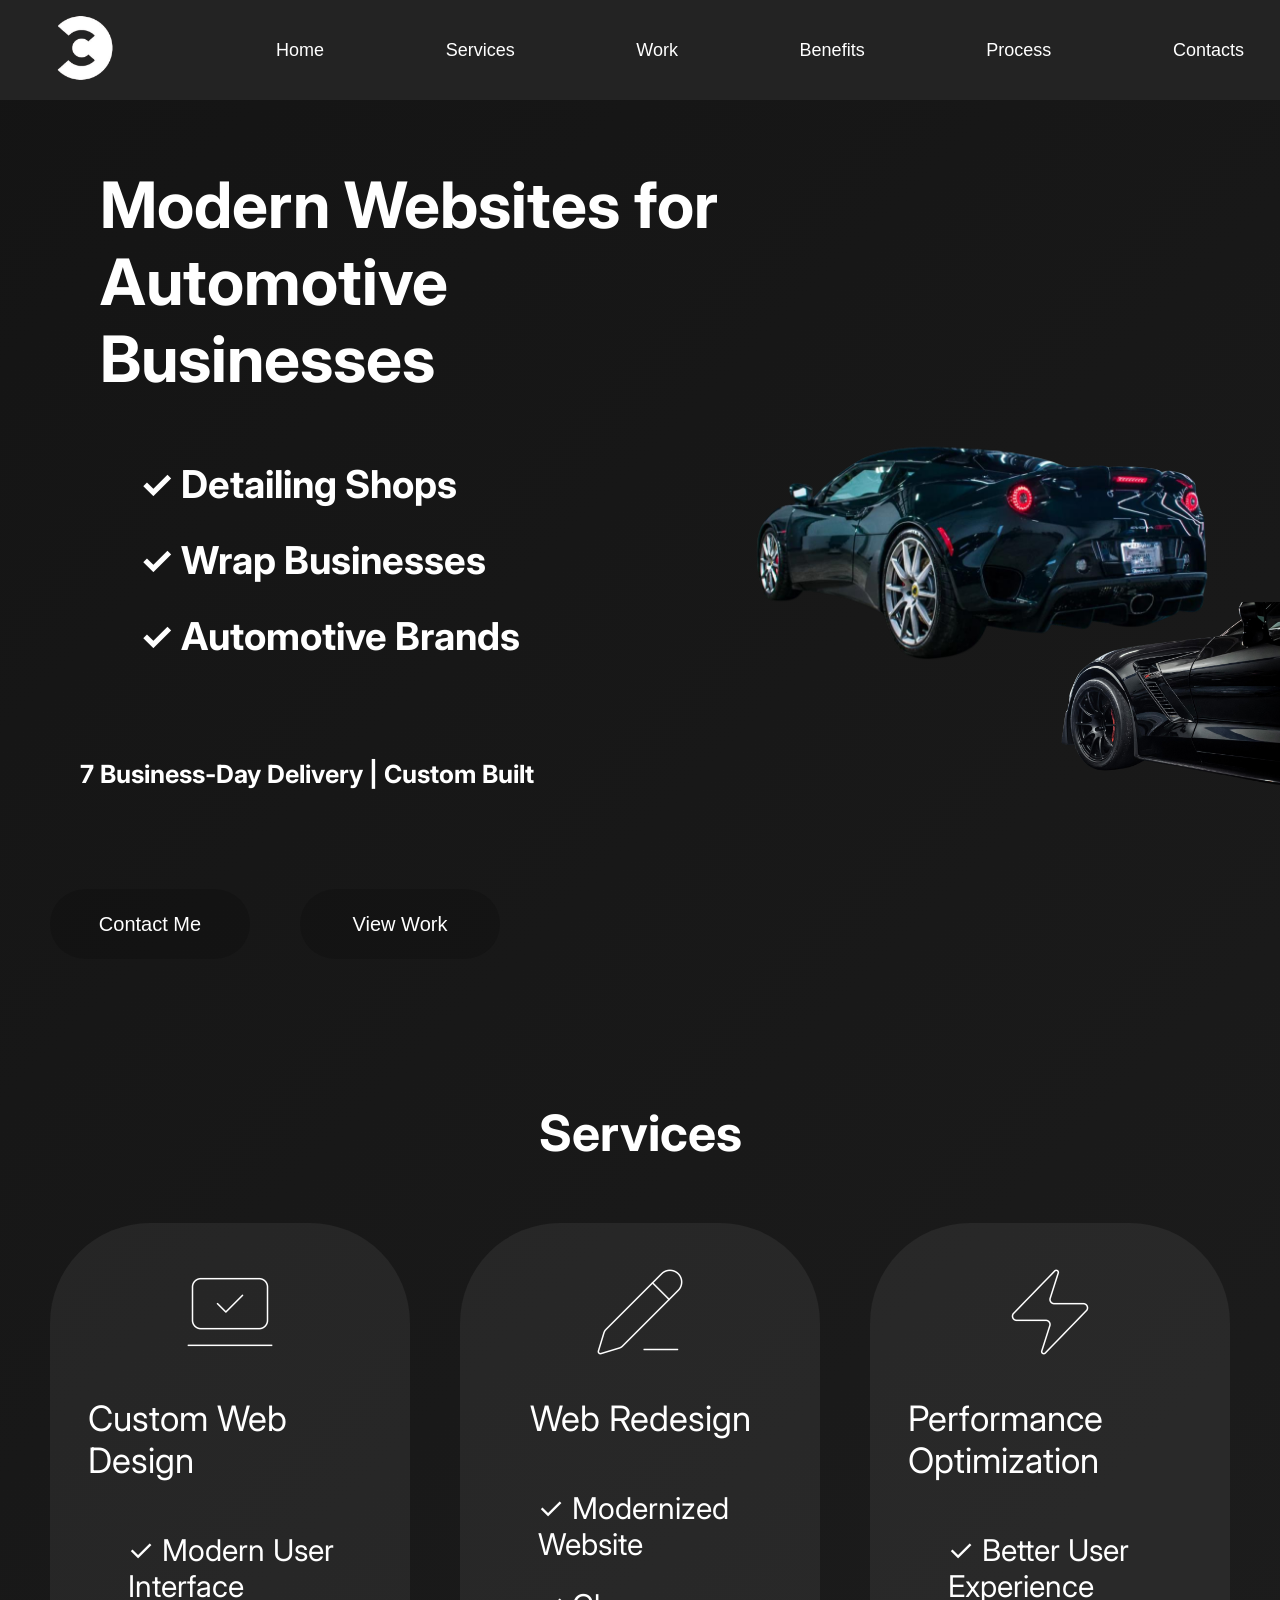
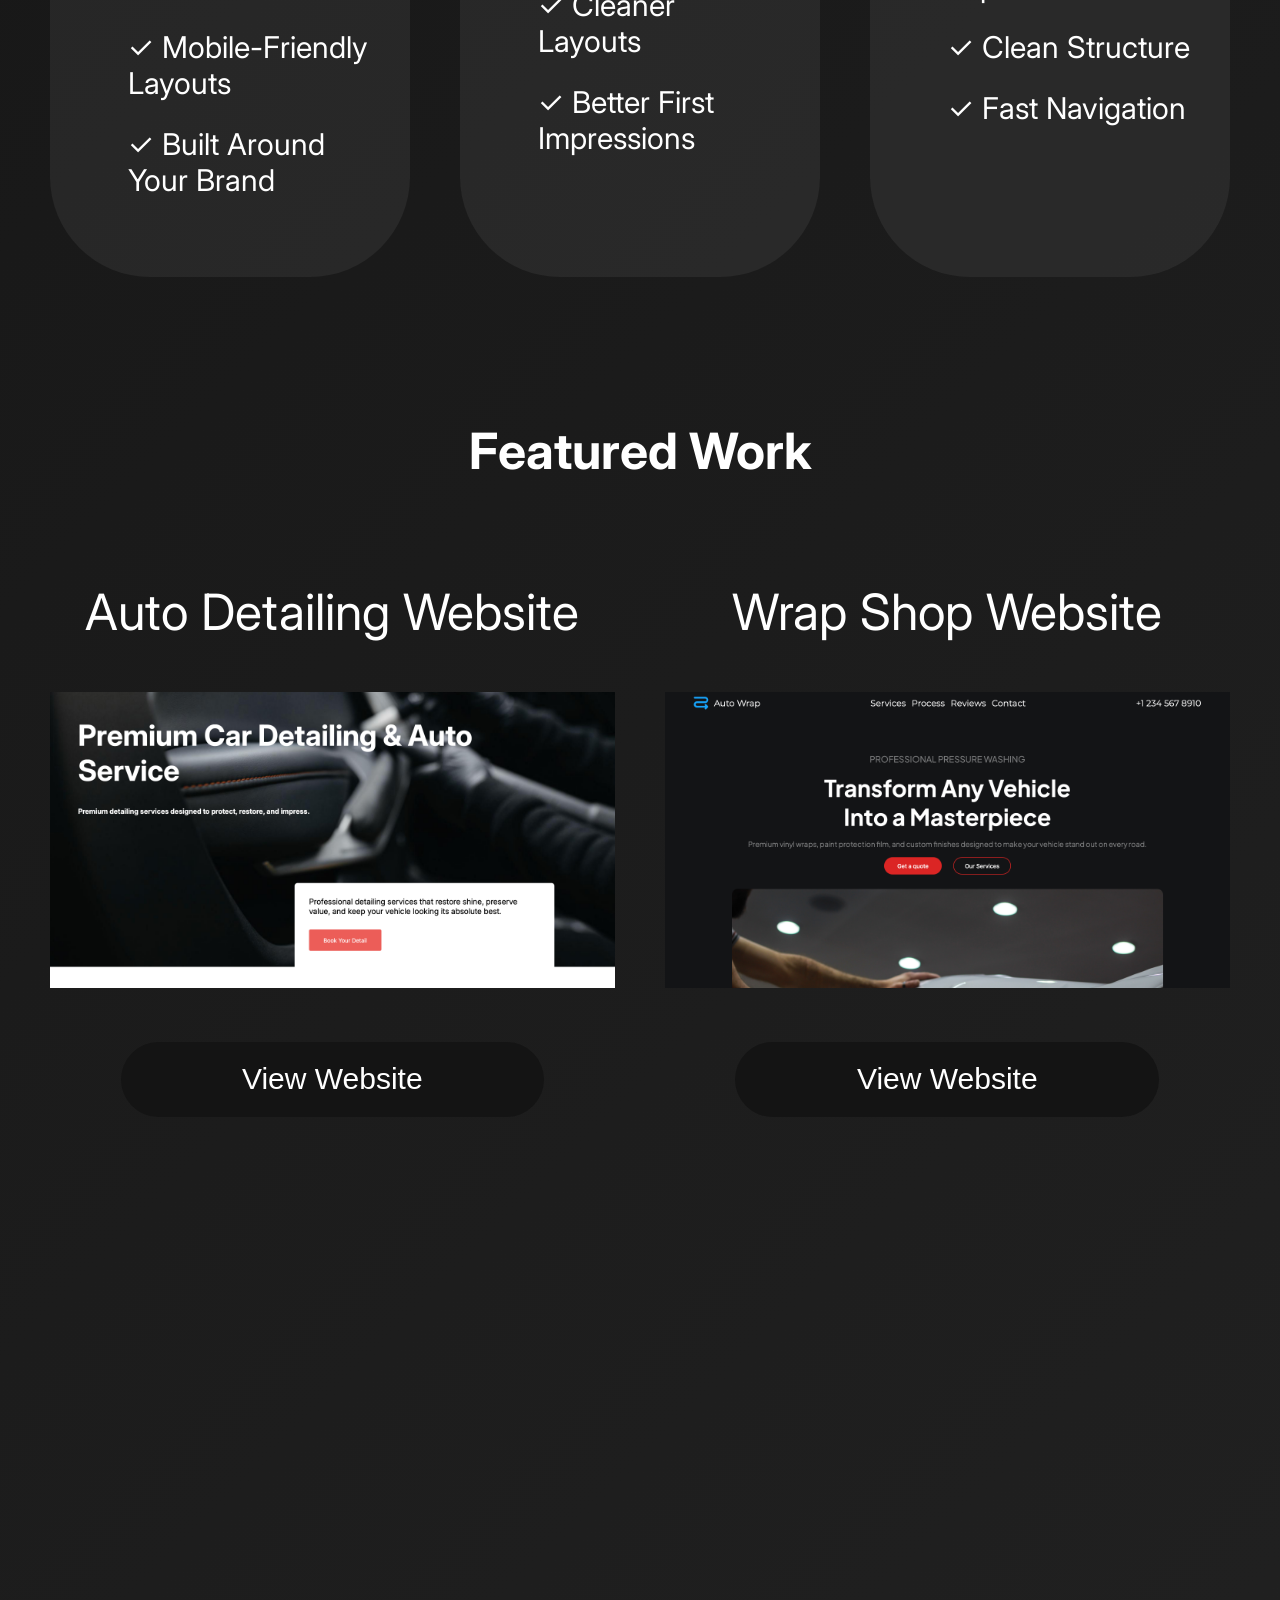
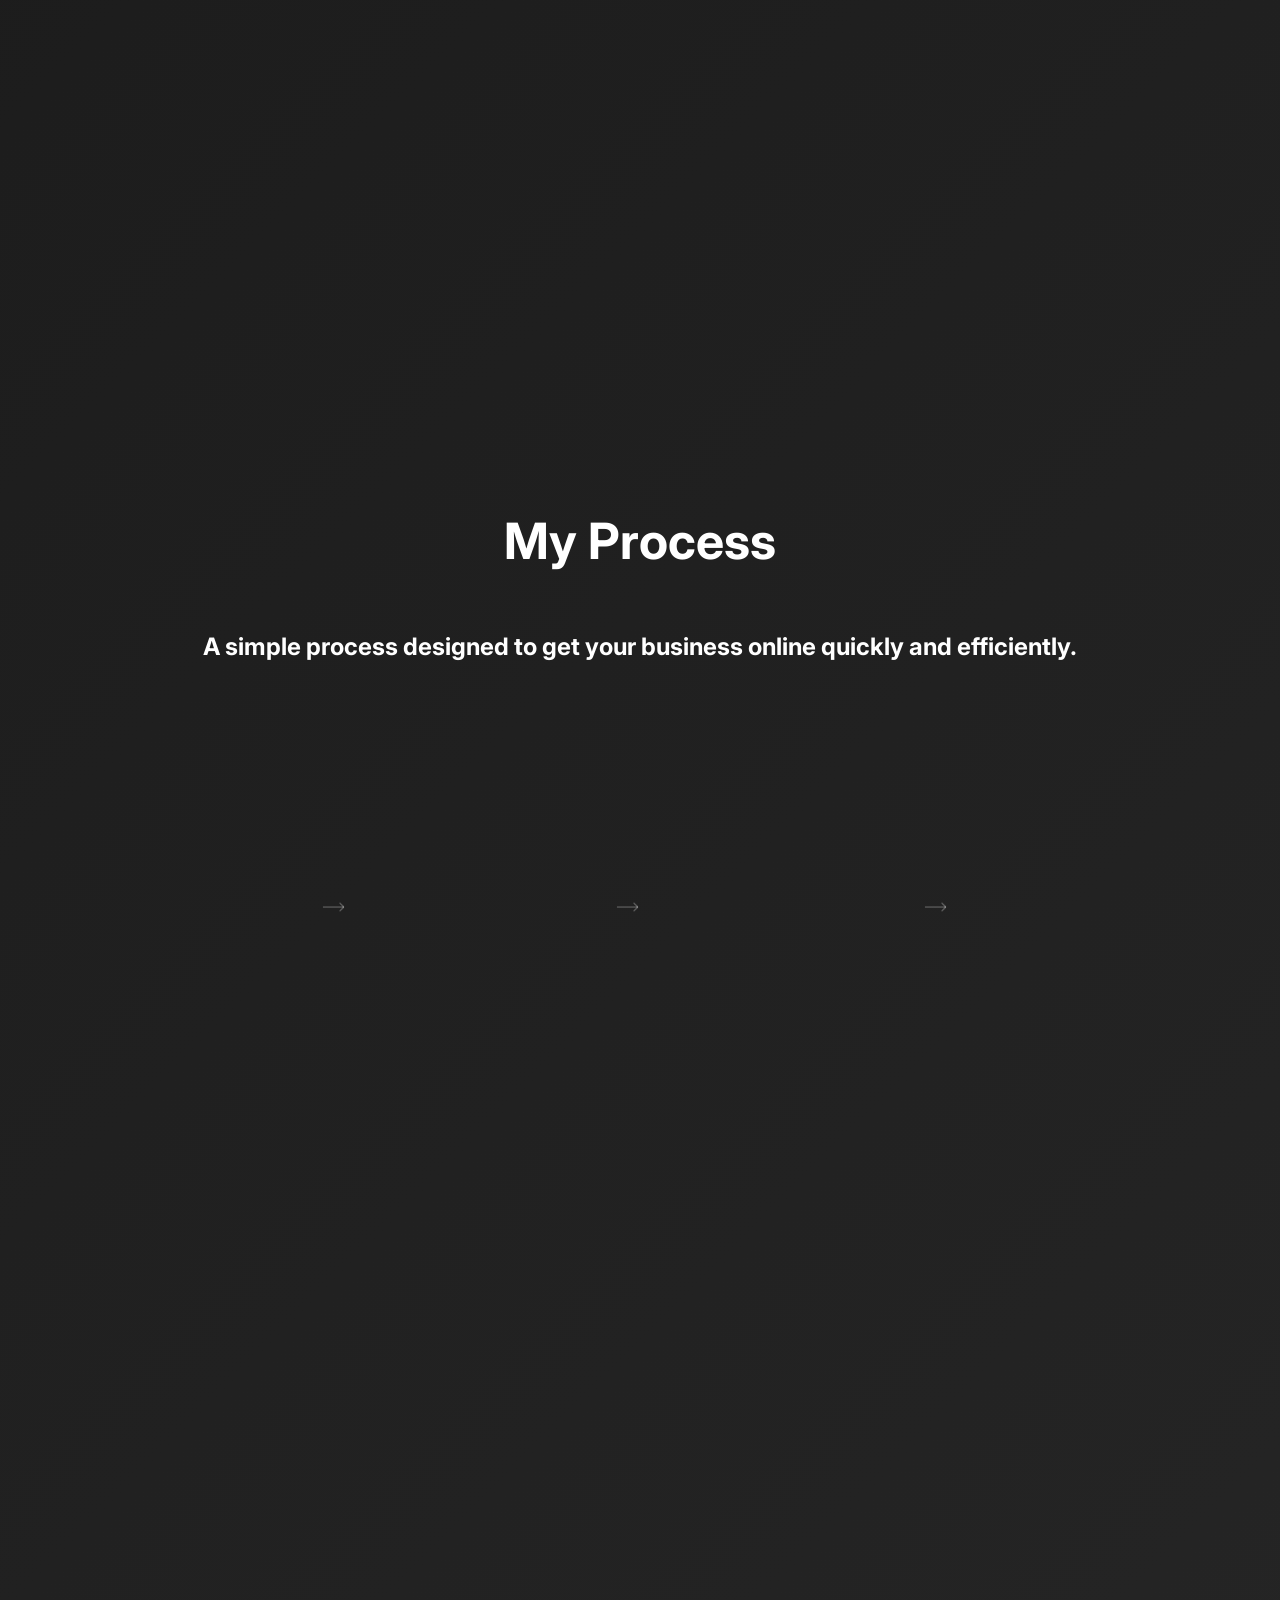
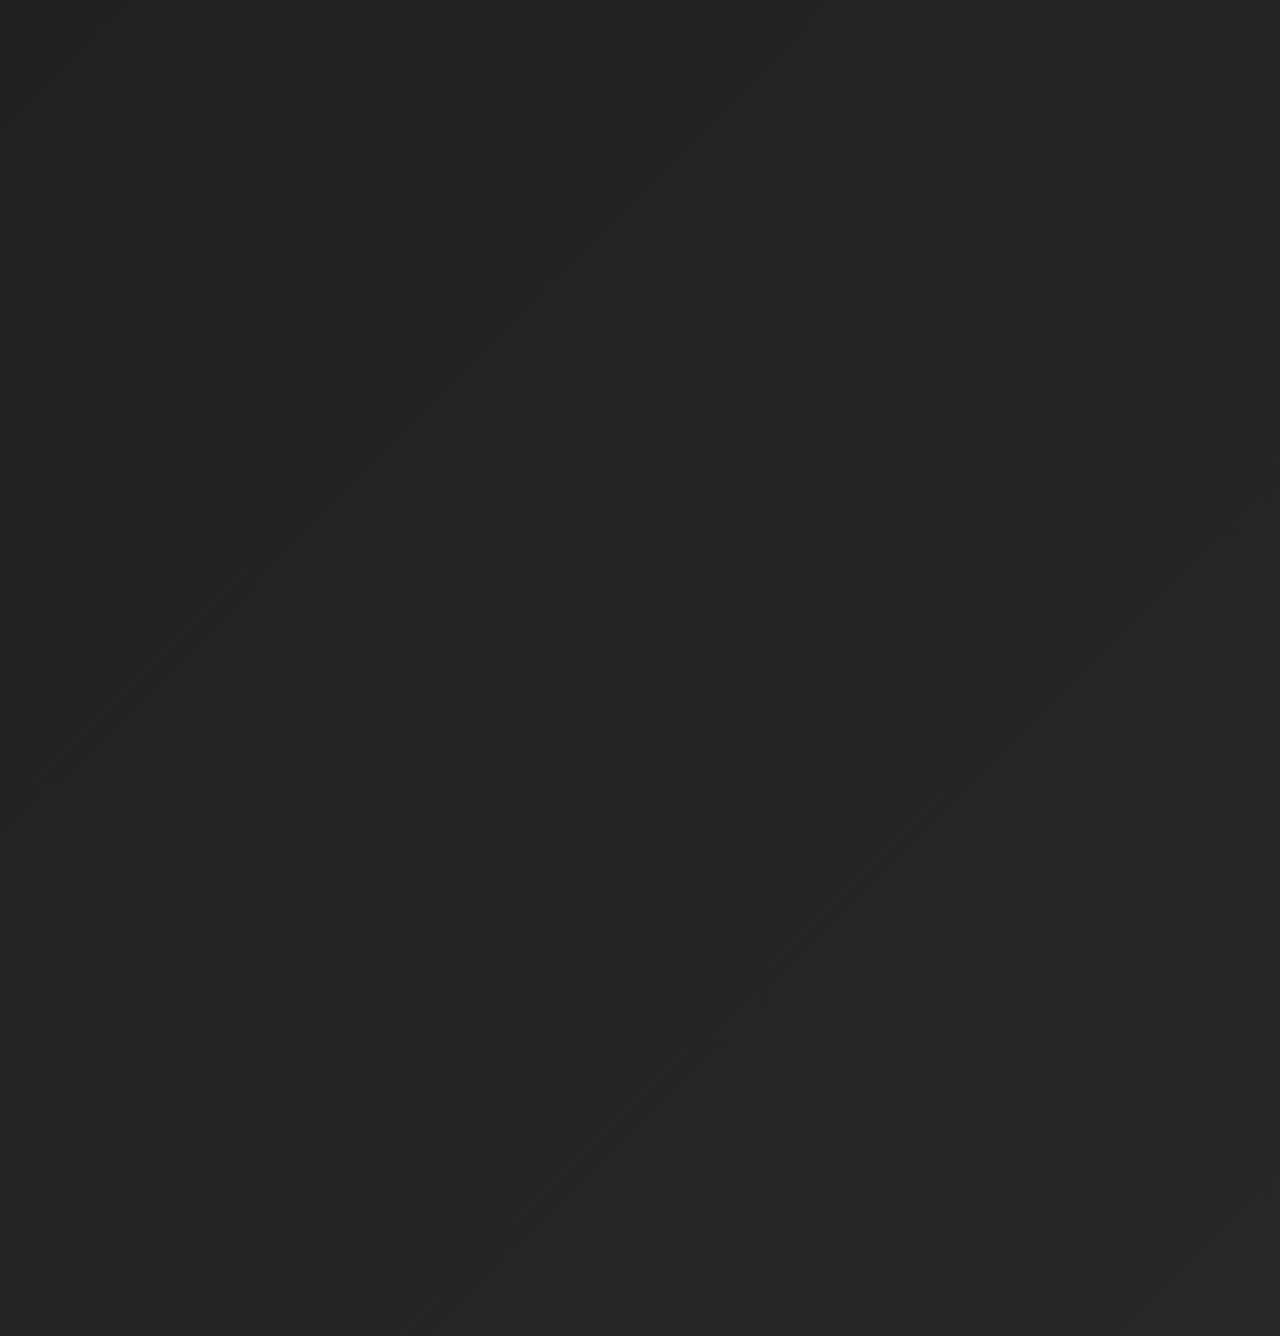
==== commit 8f04ab68: "filespaths and css updated" ====
--- a/index.html
+++ b/index.html
@@ -117,7 +117,7 @@
                             <img src="images/detailing-site-ss.png" class="demo-project-image">
                         </div>
                         <div class="demo-project-button-div">
-                            <a href="./auto-detailing-website/detailing.html">
+                            <a href="auto-detaling-website/detailing.html">
                                  <button class="demo-project-button">
                                 View Website
                             </button>
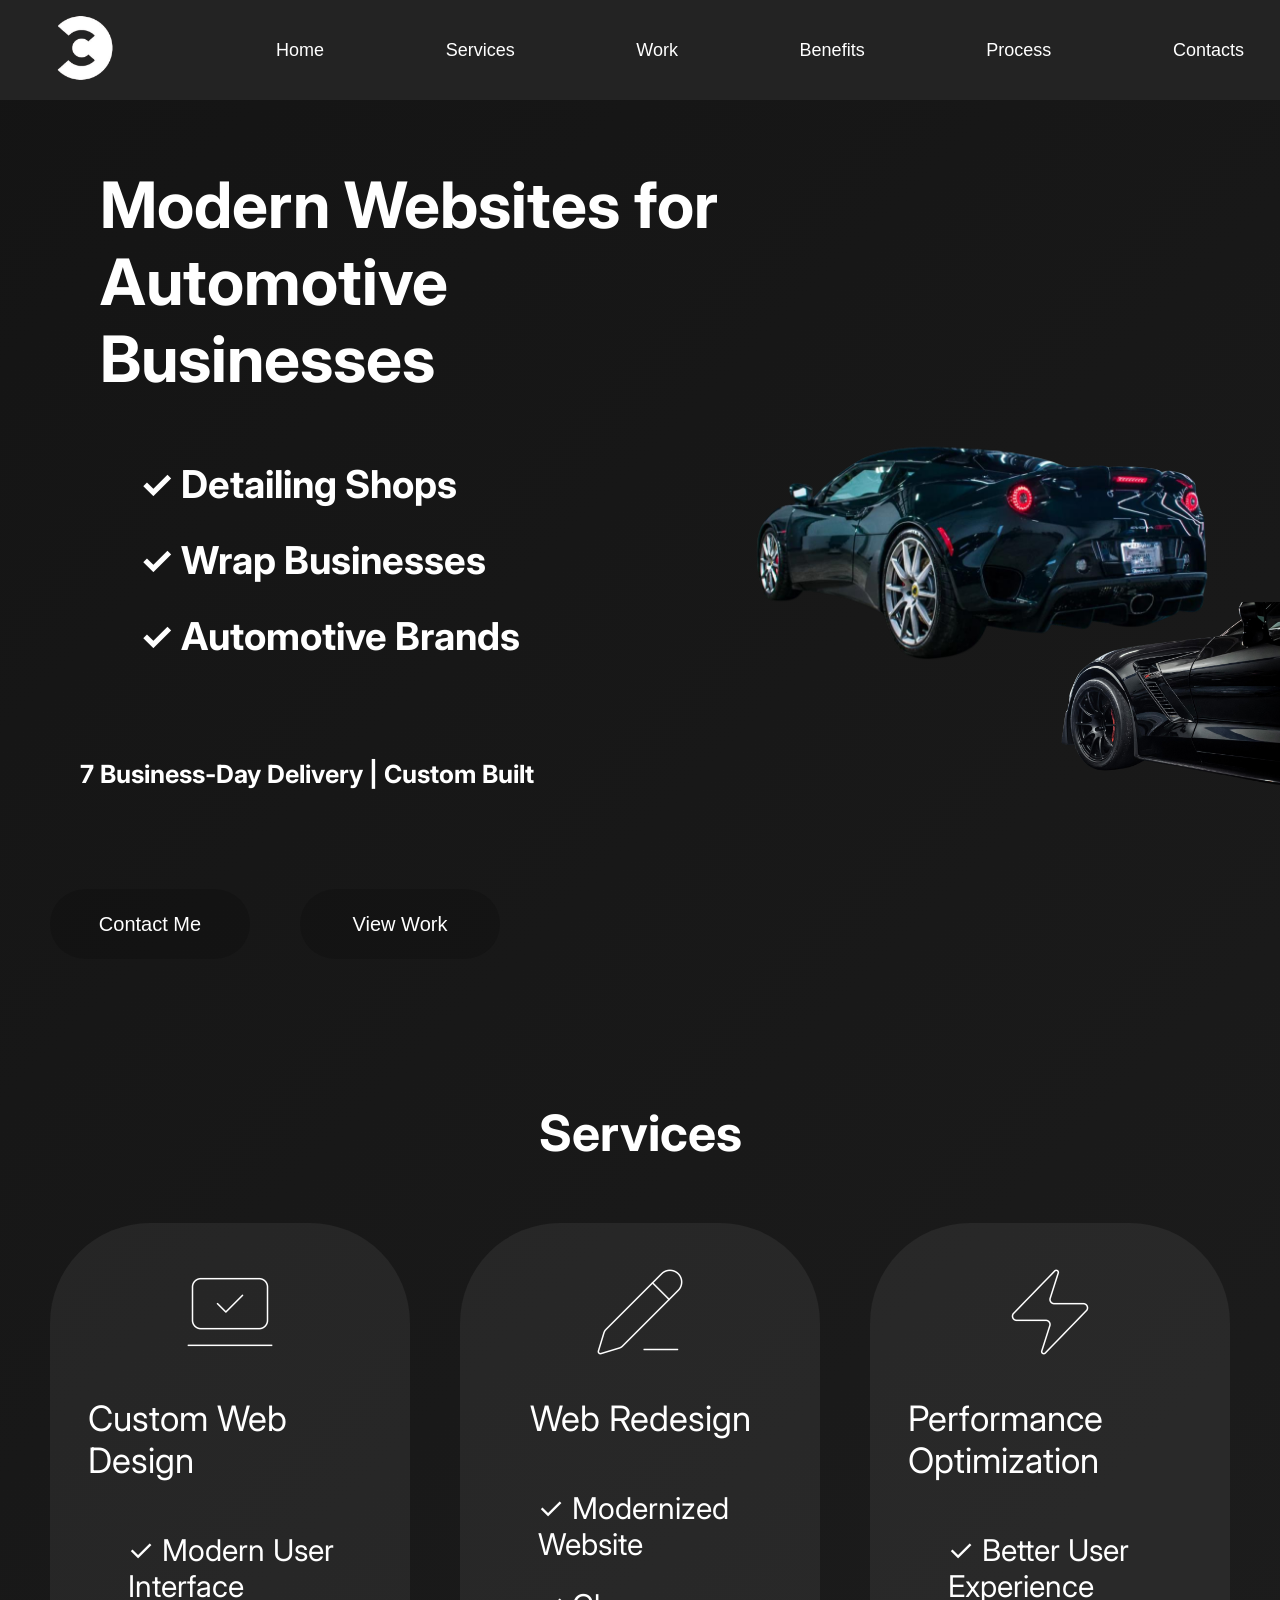
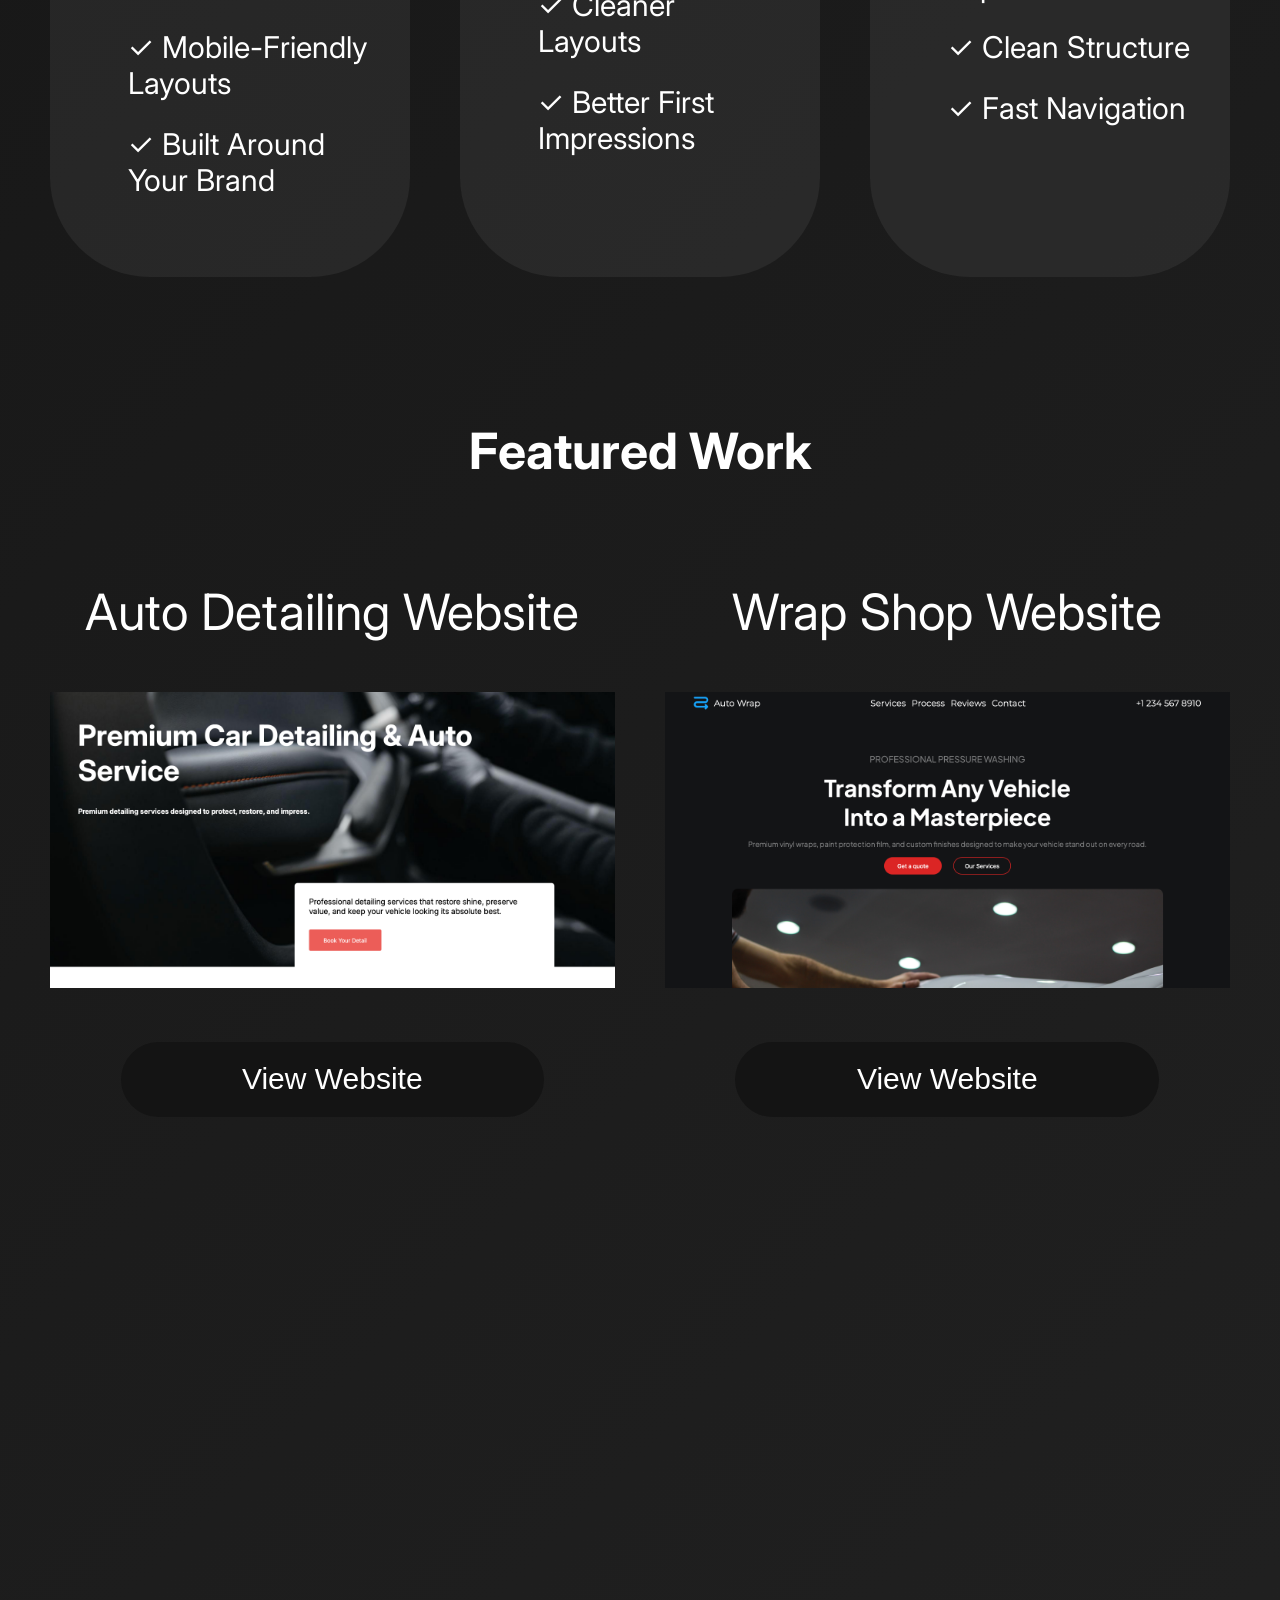
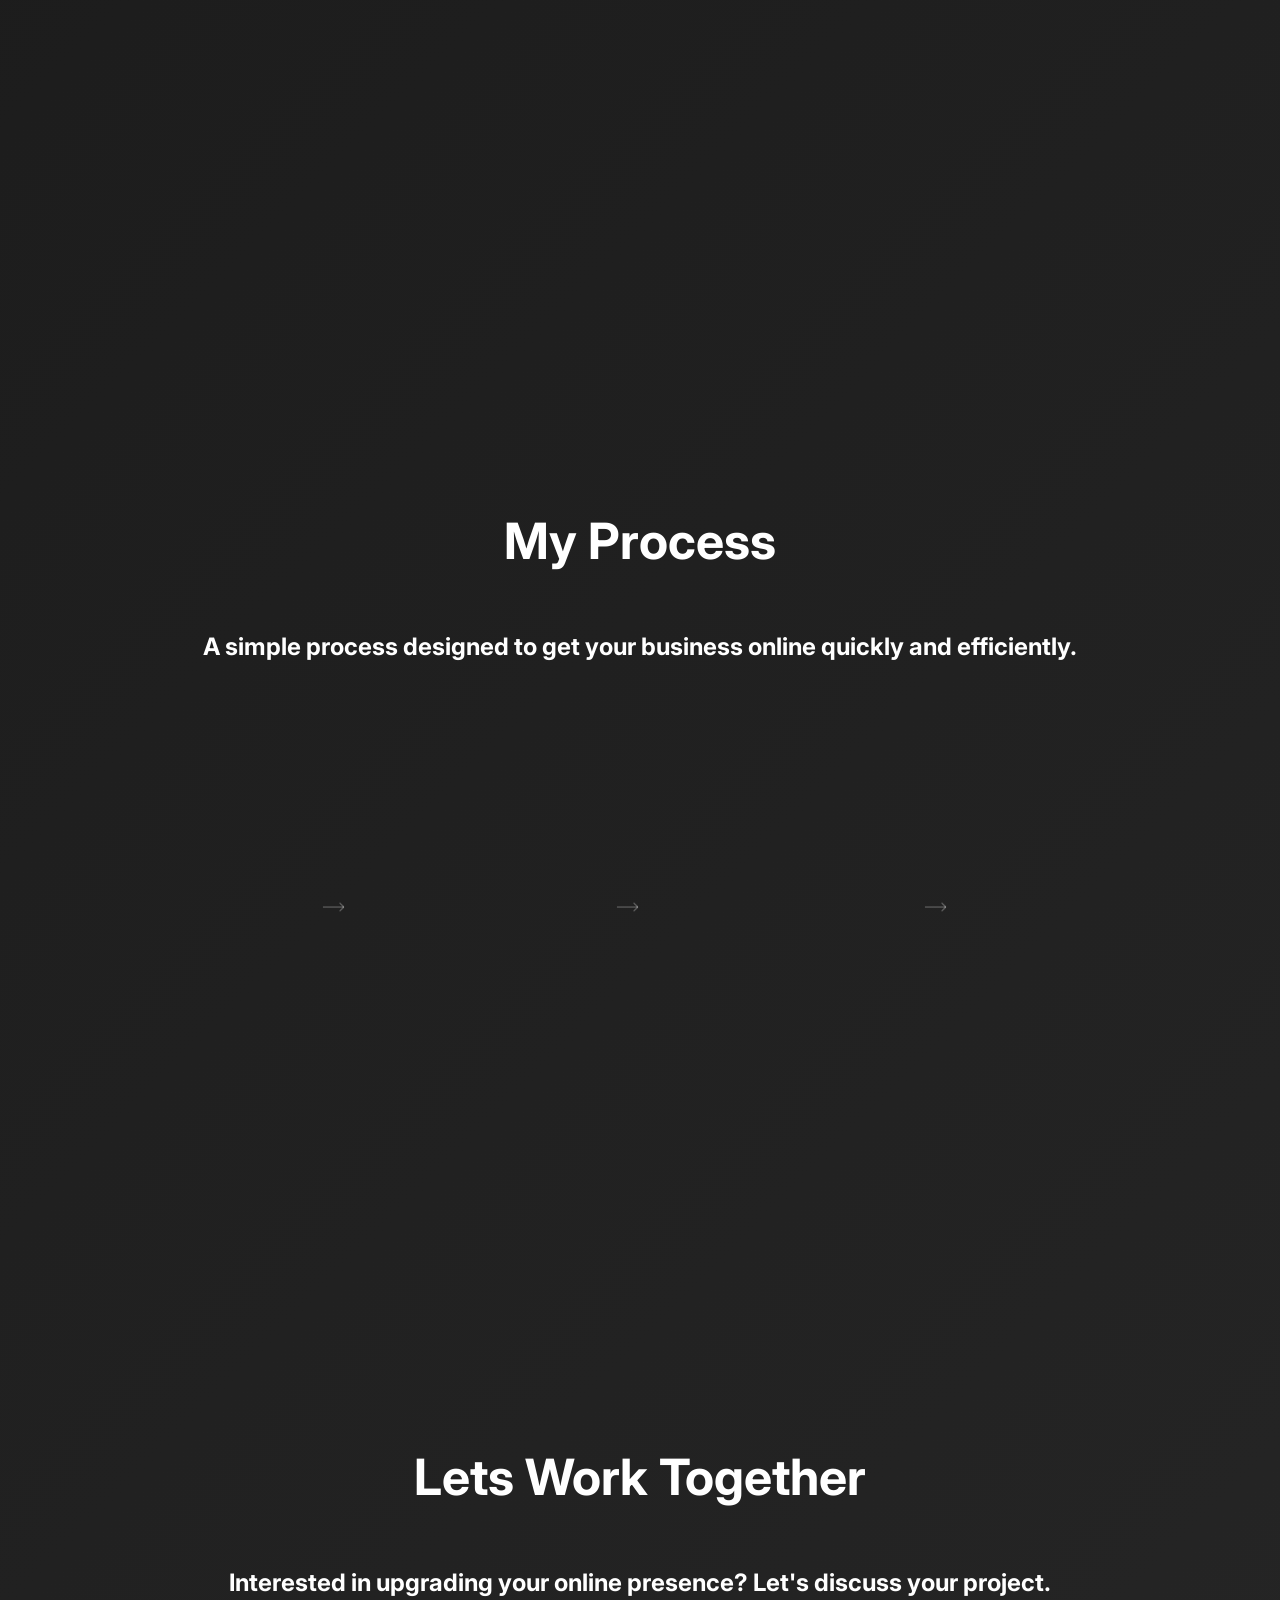
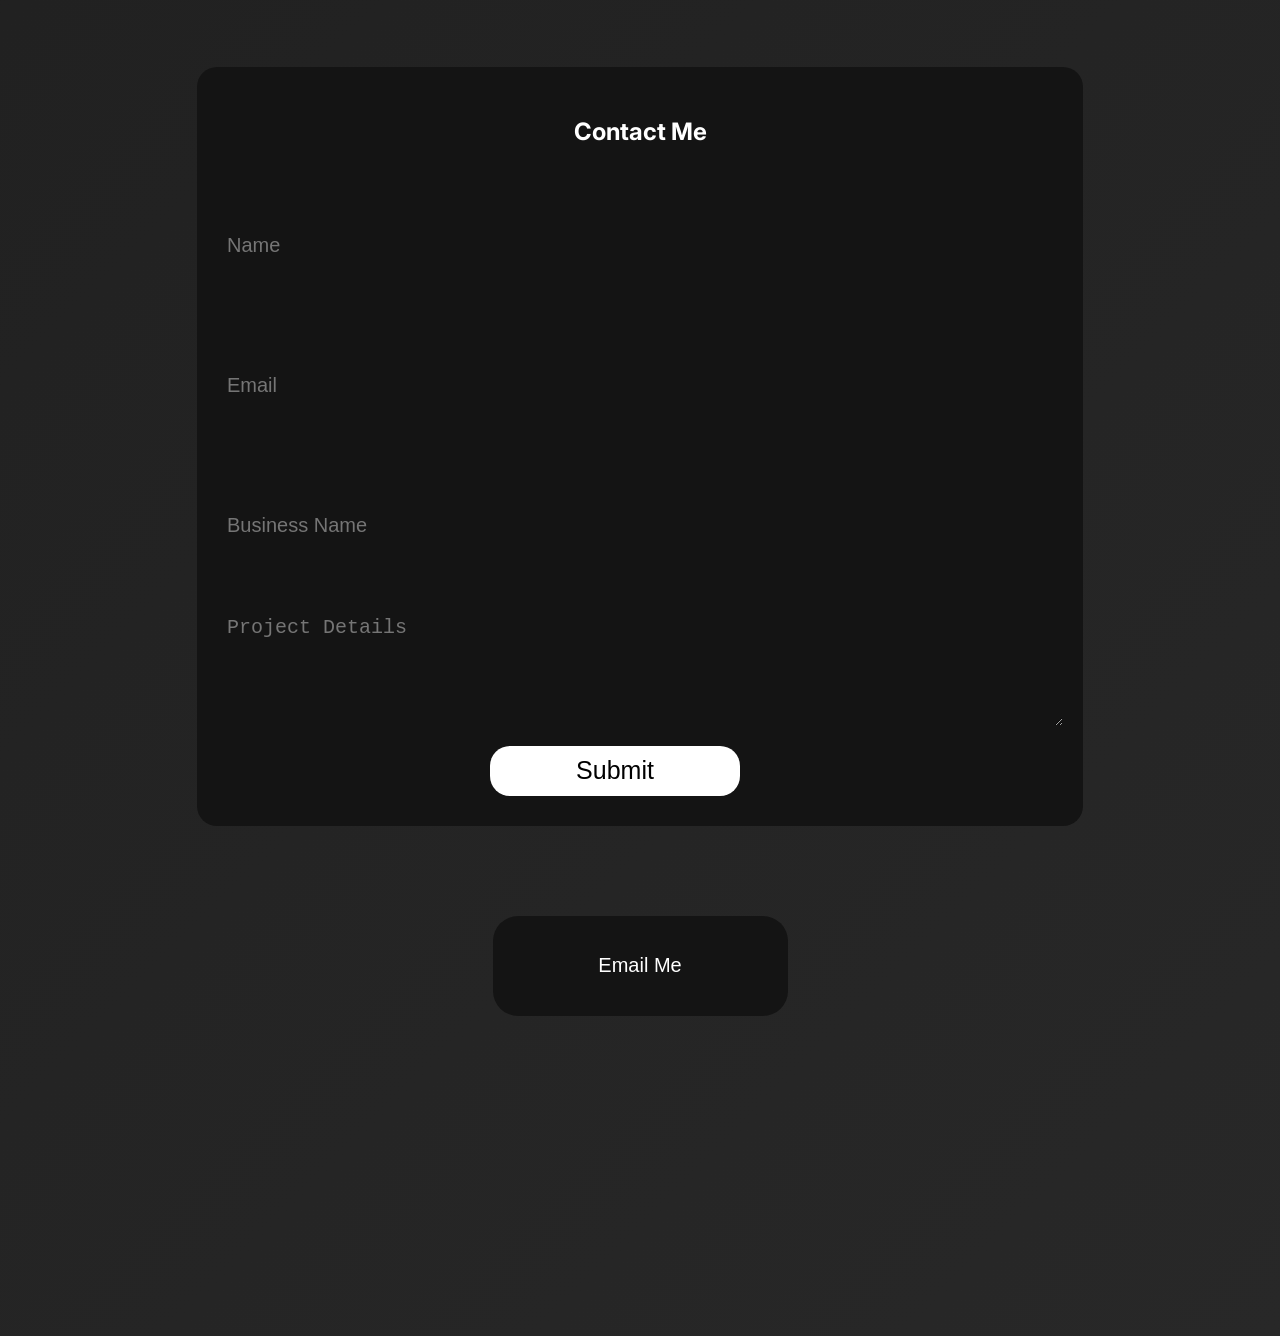
==== commit bb997985: "changed domain name" ====
--- a/index.html
+++ b/index.html
@@ -117,7 +117,7 @@
                             <img src="images/detailing-site-ss.png" class="demo-project-image">
                         </div>
                         <div class="demo-project-button-div">
-                            <a href="auto-detaling-website/detailing.html">
+                            <a href="./auto-detailing-website/detailing.html">
                                  <button class="demo-project-button">
                                 View Website
                             </button>
--- a/styles/work.css
+++ b/styles/work.css
@@ -49,7 +49,7 @@
     justify-content: center;
     gap: clamp(25px, 4vw, 50px);
     min-width: 200px;
-    align-items: top;
+   
 }
 
 .demo-project-inner-div{
@@ -64,6 +64,7 @@
     .demo-project-text{
         font-size: clamp(30px, 4vw, 50px);
         margin: 0px;
-        max-width: 429px;
+        max-width: 430px;
+        margin-bottom: auto;
     }
 }
